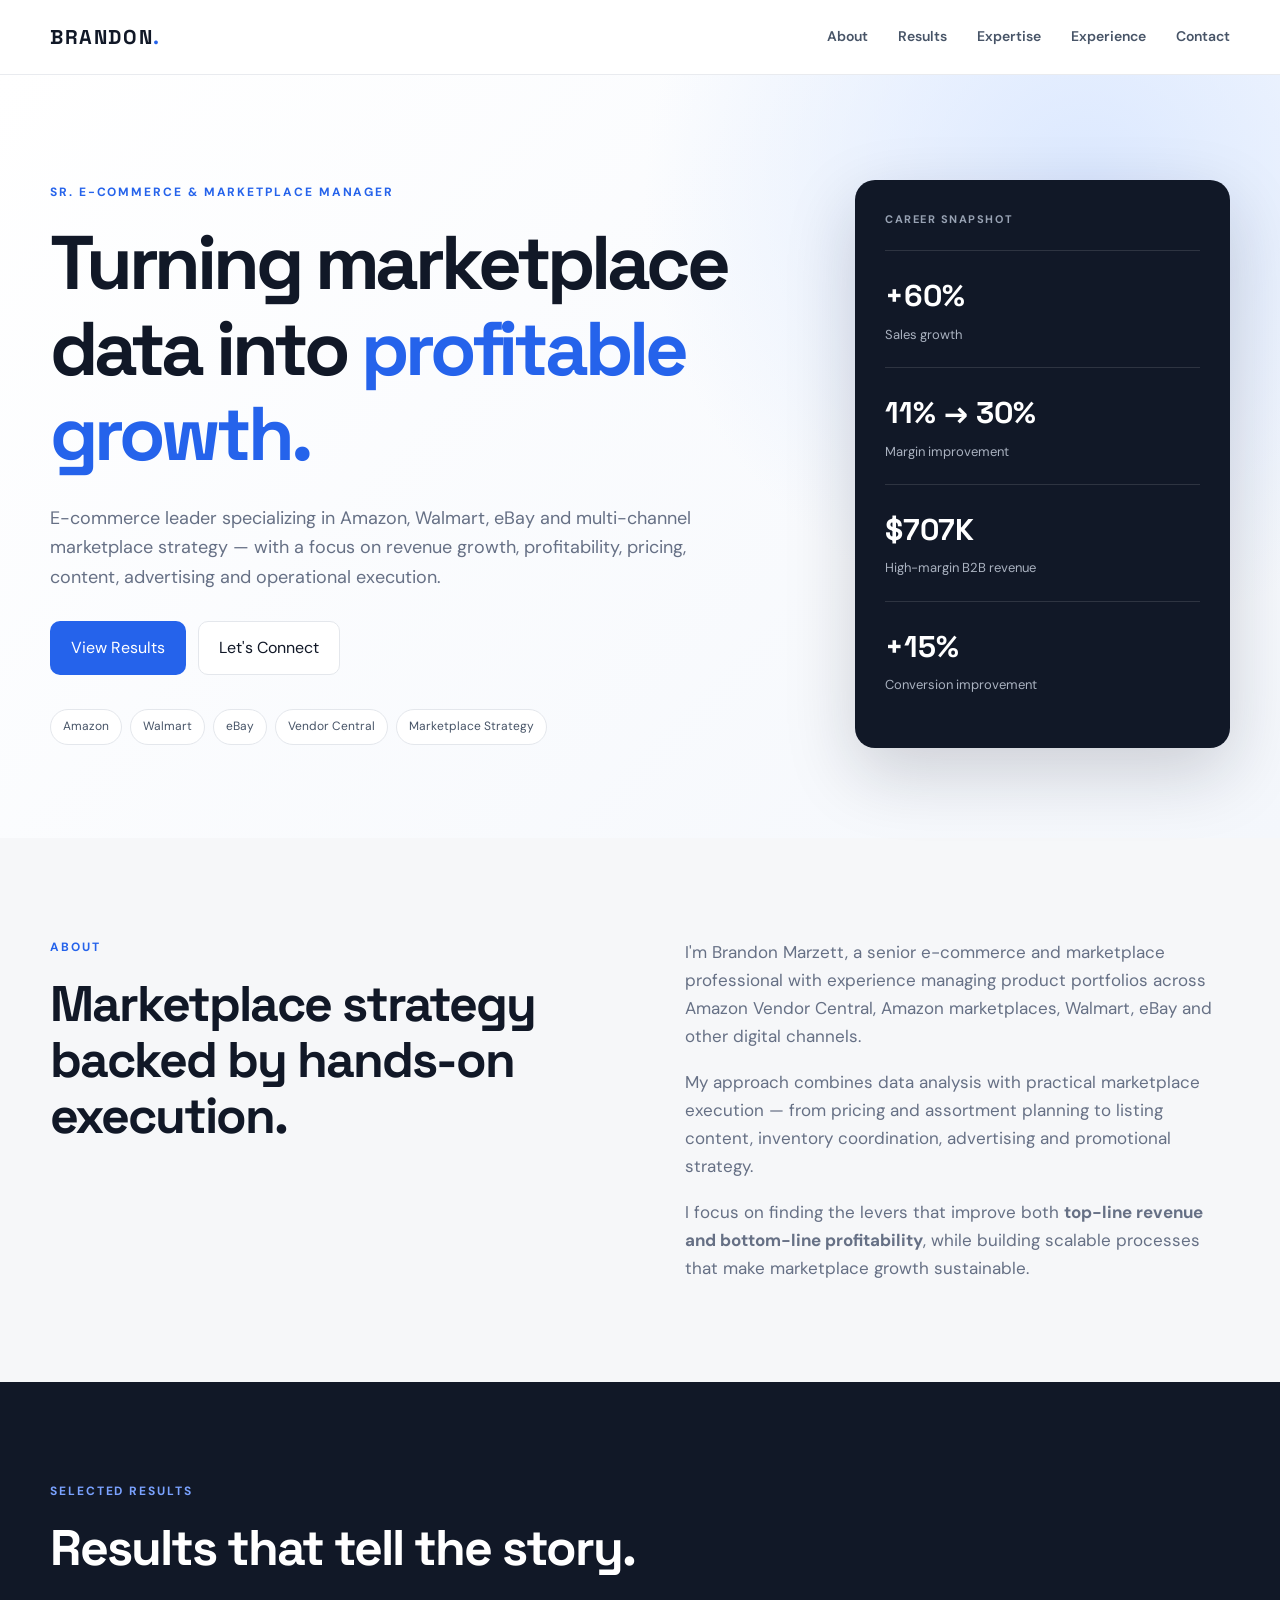
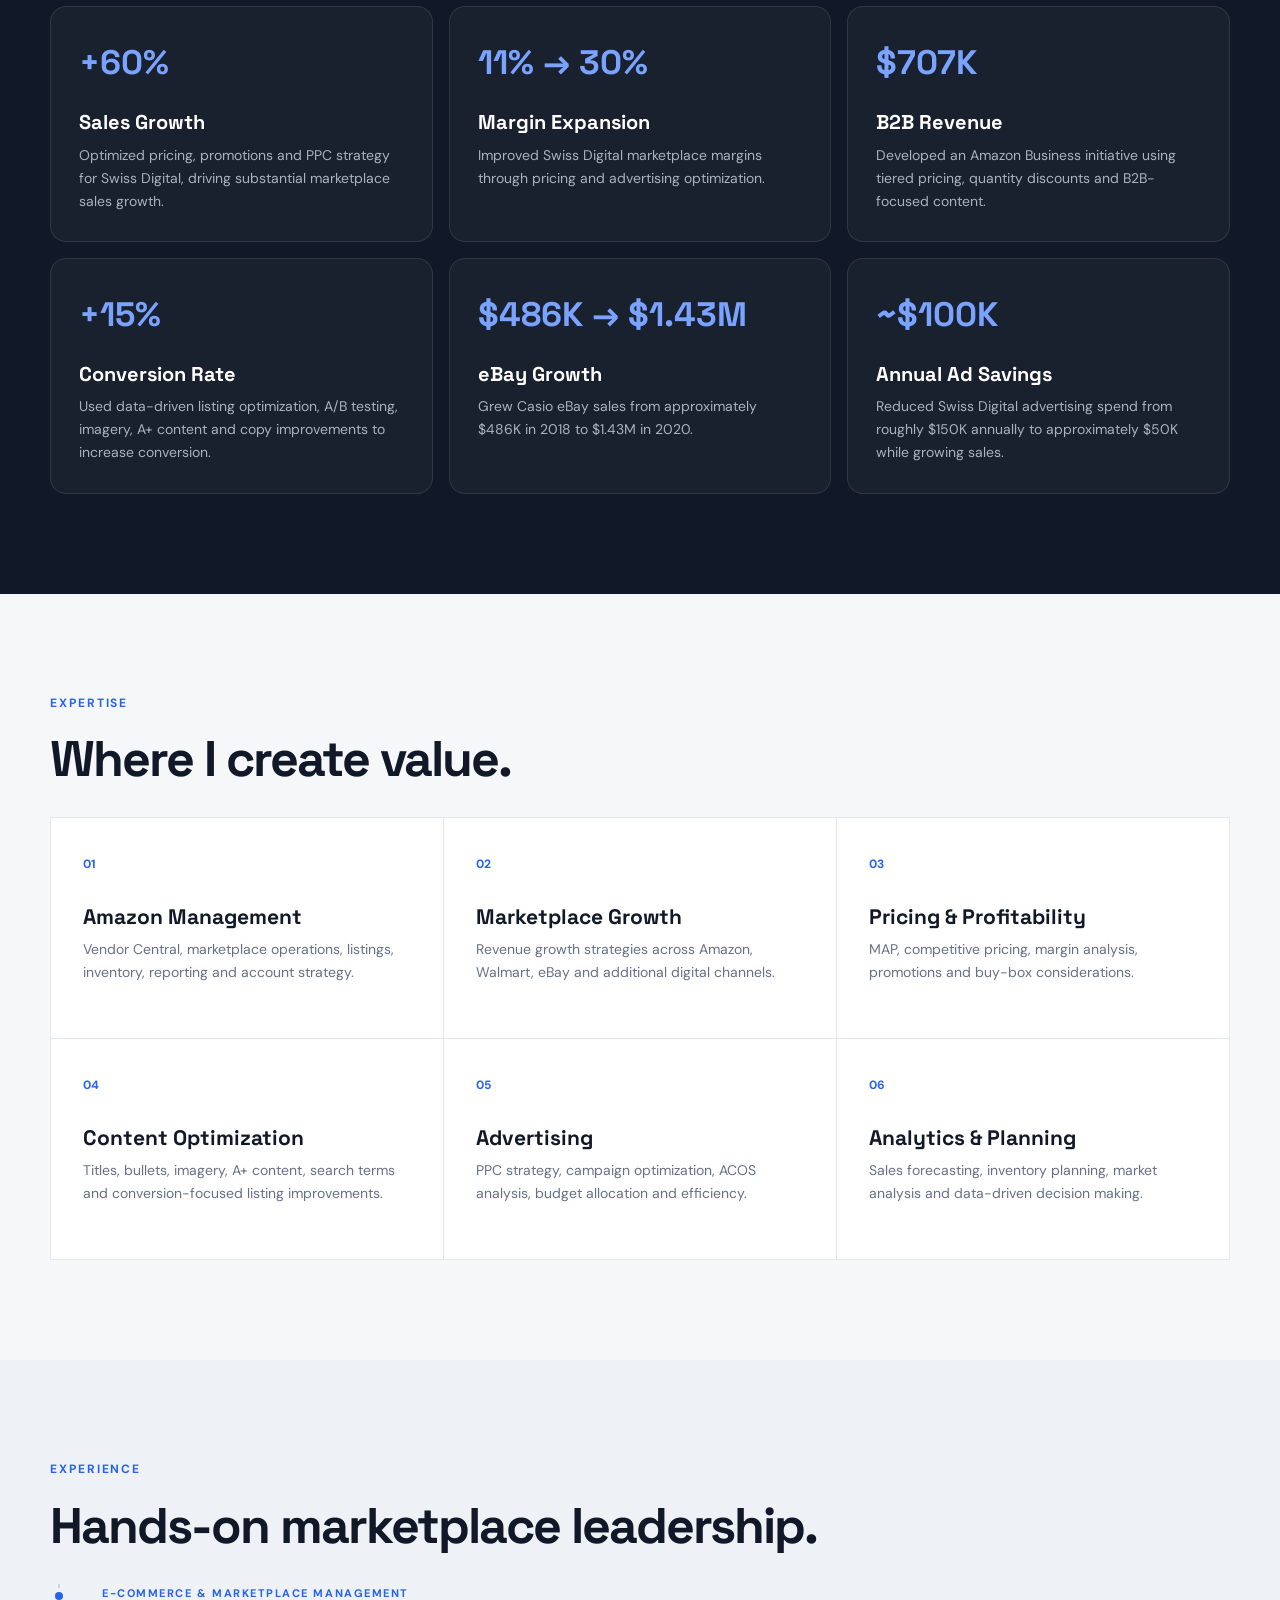
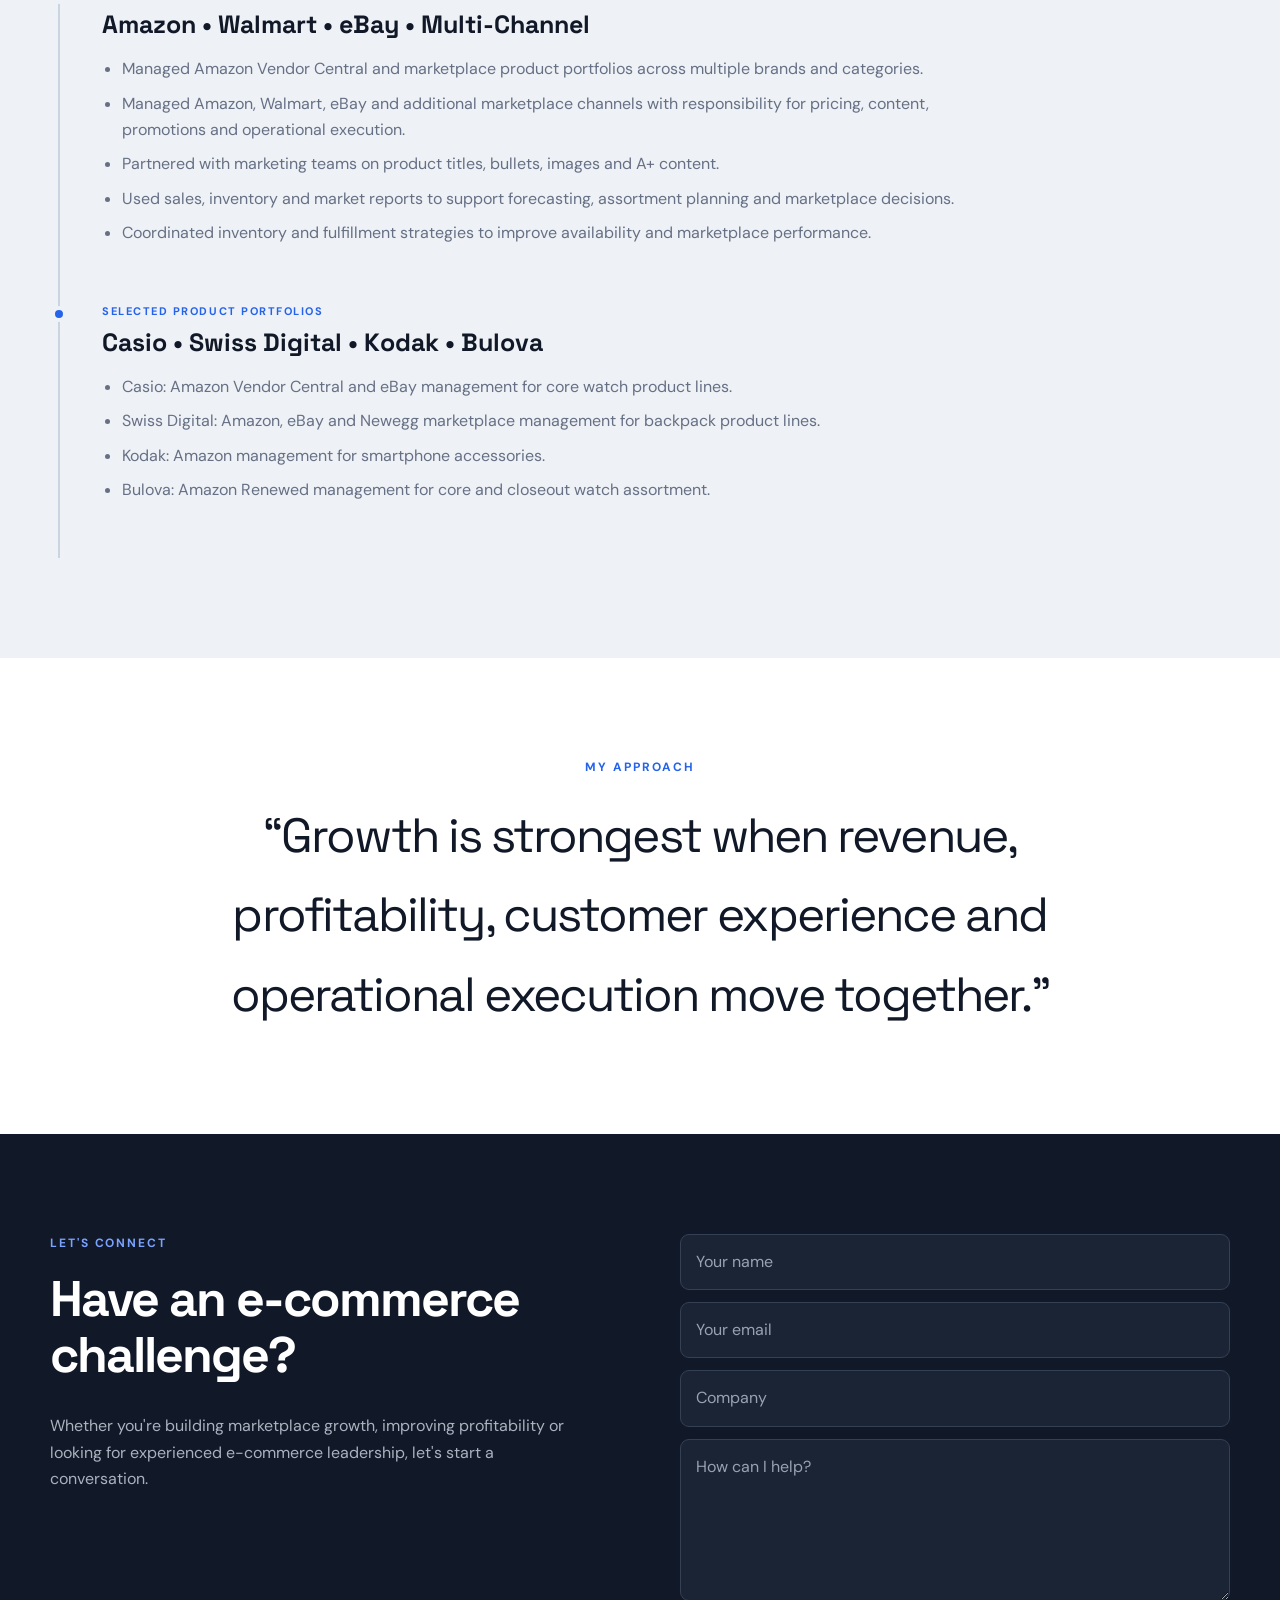
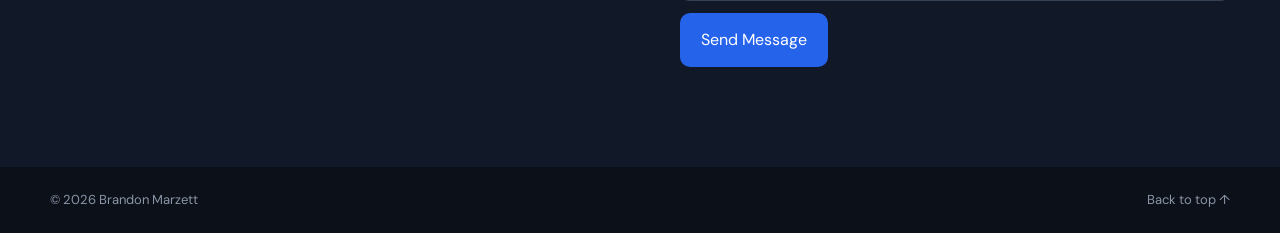
==== index.html @ 86852f3b "Add files via upload" ====
<!DOCTYPE html>
<html lang="en">
<head>
  <meta charset="UTF-8">
  <meta name="viewport" content="width=device-width, initial-scale=1.0">
  <meta name="description" content="Brandon Marzett — Sr. E-Commerce & Marketplace Manager specializing in Amazon, Walmart, eBay, marketplace strategy, pricing, content, advertising, and profitable growth.">
  <title>Brandon Marzett | E-Commerce & Marketplace Strategy</title>
  <link rel="stylesheet" href="styles.css">
</head>
<body>
  <header class="site-header">
    <div class="container nav">
      <a class="brand" href="#top">BRANDON<span>.</span></a>
      <button class="menu-toggle" aria-label="Open navigation">☰</button>
      <nav id="main-nav">
        <a href="#about">About</a>
        <a href="#results">Results</a>
        <a href="#expertise">Expertise</a>
        <a href="#experience">Experience</a>
        <a href="#contact">Contact</a>
      </nav>
    </div>
  </header>

  <main id="top">
    <section class="hero">
      <div class="container hero-grid">
        <div>
          <p class="eyebrow">SR. E-COMMERCE & MARKETPLACE MANAGER</p>
          <h1>Turning marketplace data into <span>profitable growth.</span></h1>
          <p class="hero-copy">
            E-commerce leader specializing in Amazon, Walmart, eBay and multi-channel marketplace strategy —
            with a focus on revenue growth, profitability, pricing, content, advertising and operational execution.
          </p>
          <div class="hero-actions">
            <a class="btn primary" href="#results">View Results</a>
            <a class="btn secondary" href="#contact">Let's Connect</a>
          </div>
          <div class="platforms">
            <span>Amazon</span><span>Walmart</span><span>eBay</span><span>Vendor Central</span><span>Marketplace Strategy</span>
          </div>
        </div>
        <div class="hero-card">
          <div class="card-label">CAREER SNAPSHOT</div>
          <div class="metric"><strong>+60%</strong><span>Sales growth</span></div>
          <div class="metric"><strong>11% → 30%</strong><span>Margin improvement</span></div>
          <div class="metric"><strong>$707K</strong><span>High-margin B2B revenue</span></div>
          <div class="metric"><strong>+15%</strong><span>Conversion improvement</span></div>
        </div>
      </div>
    </section>

    <section id="about" class="section">
      <div class="container two-col">
        <div>
          <p class="eyebrow">ABOUT</p>
          <h2>Marketplace strategy backed by hands-on execution.</h2>
        </div>
        <div class="body-copy">
          <p>
            I'm Brandon Marzett, a senior e-commerce and marketplace professional with experience managing
            product portfolios across Amazon Vendor Central, Amazon marketplaces, Walmart, eBay and other
            digital channels.
          </p>
          <p>
            My approach combines data analysis with practical marketplace execution — from pricing and
            assortment planning to listing content, inventory coordination, advertising and promotional strategy.
          </p>
          <p>
            I focus on finding the levers that improve both <strong>top-line revenue and bottom-line profitability</strong>,
            while building scalable processes that make marketplace growth sustainable.
          </p>
        </div>
      </div>
    </section>

    <section id="results" class="section dark">
      <div class="container">
        <p class="eyebrow">SELECTED RESULTS</p>
        <h2>Results that tell the story.</h2>
        <div class="results-grid">
          <article class="result-card">
            <div class="result-number">+60%</div>
            <h3>Sales Growth</h3>
            <p>Optimized pricing, promotions and PPC strategy for Swiss Digital, driving substantial marketplace sales growth.</p>
          </article>
          <article class="result-card">
            <div class="result-number">11% → 30%</div>
            <h3>Margin Expansion</h3>
            <p>Improved Swiss Digital marketplace margins through pricing and advertising optimization.</p>
          </article>
          <article class="result-card">
            <div class="result-number">$707K</div>
            <h3>B2B Revenue</h3>
            <p>Developed an Amazon Business initiative using tiered pricing, quantity discounts and B2B-focused content.</p>
          </article>
          <article class="result-card">
            <div class="result-number">+15%</div>
            <h3>Conversion Rate</h3>
            <p>Used data-driven listing optimization, A/B testing, imagery, A+ content and copy improvements to increase conversion.</p>
          </article>
          <article class="result-card">
            <div class="result-number">$486K → $1.43M</div>
            <h3>eBay Growth</h3>
            <p>Grew Casio eBay sales from approximately $486K in 2018 to $1.43M in 2020.</p>
          </article>
          <article class="result-card">
            <div class="result-number">~$100K</div>
            <h3>Annual Ad Savings</h3>
            <p>Reduced Swiss Digital advertising spend from roughly $150K annually to approximately $50K while growing sales.</p>
          </article>
        </div>
      </div>
    </section>

    <section id="expertise" class="section">
      <div class="container">
        <p class="eyebrow">EXPERTISE</p>
        <h2>Where I create value.</h2>
        <div class="skills-grid">
          <div class="skill"><span>01</span><h3>Amazon Management</h3><p>Vendor Central, marketplace operations, listings, inventory, reporting and account strategy.</p></div>
          <div class="skill"><span>02</span><h3>Marketplace Growth</h3><p>Revenue growth strategies across Amazon, Walmart, eBay and additional digital channels.</p></div>
          <div class="skill"><span>03</span><h3>Pricing & Profitability</h3><p>MAP, competitive pricing, margin analysis, promotions and buy-box considerations.</p></div>
          <div class="skill"><span>04</span><h3>Content Optimization</h3><p>Titles, bullets, imagery, A+ content, search terms and conversion-focused listing improvements.</p></div>
          <div class="skill"><span>05</span><h3>Advertising</h3><p>PPC strategy, campaign optimization, ACOS analysis, budget allocation and efficiency.</p></div>
          <div class="skill"><span>06</span><h3>Analytics & Planning</h3><p>Sales forecasting, inventory planning, market analysis and data-driven decision making.</p></div>
        </div>
      </div>
    </section>

    <section id="experience" class="section light">
      <div class="container">
        <p class="eyebrow">EXPERIENCE</p>
        <h2>Hands-on marketplace leadership.</h2>
        <div class="timeline">
          <div class="timeline-item">
            <div class="timeline-dot"></div>
            <div>
              <p class="timeline-label">E-COMMERCE & MARKETPLACE MANAGEMENT</p>
              <h3>Amazon • Walmart • eBay • Multi-Channel</h3>
              <ul>
                <li>Managed Amazon Vendor Central and marketplace product portfolios across multiple brands and categories.</li>
                <li>Managed Amazon, Walmart, eBay and additional marketplace channels with responsibility for pricing, content, promotions and operational execution.</li>
                <li>Partnered with marketing teams on product titles, bullets, images and A+ content.</li>
                <li>Used sales, inventory and market reports to support forecasting, assortment planning and marketplace decisions.</li>
                <li>Coordinated inventory and fulfillment strategies to improve availability and marketplace performance.</li>
              </ul>
            </div>
          </div>
          <div class="timeline-item">
            <div class="timeline-dot"></div>
            <div>
              <p class="timeline-label">SELECTED PRODUCT PORTFOLIOS</p>
              <h3>Casio • Swiss Digital • Kodak • Bulova</h3>
              <ul>
                <li>Casio: Amazon Vendor Central and eBay management for core watch product lines.</li>
                <li>Swiss Digital: Amazon, eBay and Newegg marketplace management for backpack product lines.</li>
                <li>Kodak: Amazon management for smartphone accessories.</li>
                <li>Bulova: Amazon Renewed management for core and closeout watch assortment.</li>
              </ul>
            </div>
          </div>
        </div>
      </div>
    </section>

    <section class="section quote-section">
      <div class="container quote">
        <p class="eyebrow">MY APPROACH</p>
        <blockquote>“Growth is strongest when revenue, profitability, customer experience and operational execution move together.”</blockquote>
      </div>
    </section>

    <section id="contact" class="section dark contact">
      <div class="container contact-grid">
        <div>
          <p class="eyebrow">LET'S CONNECT</p>
          <h2>Have an e-commerce challenge?</h2>
          <p>Whether you're building marketplace growth, improving profitability or looking for experienced e-commerce leadership, let's start a conversation.</p>
        </div>
        <form class="contact-form" action="mailto:YOUR-EMAIL@example.com" method="post" enctype="text/plain">
          <input type="text" name="name" placeholder="Your name" required>
          <input type="email" name="email" placeholder="Your email" required>
          <input type="text" name="company" placeholder="Company">
          <textarea name="message" rows="5" placeholder="How can I help?" required></textarea>
          <button class="btn primary" type="submit">Send Message</button>
        </form>
      </div>
    </section>
  </main>

  <footer>
    <div class="container footer-inner">
      <span>© 2026 Brandon Marzett</span>
      <a href="#top">Back to top ↑</a>
    </div>
  </footer>

  <script src="script.js"></script>
</body>
</html>
---- styles.css ----
@import url('https://fonts.googleapis.com/css2?family=DM+Sans:wght@400;500;600;700&family=Space+Grotesk:wght@500;600;700&display=swap');

:root {
  --bg: #f6f7f9;
  --surface: #ffffff;
  --dark: #111827;
  --muted: #667085;
  --line: #e4e7ec;
  --accent: #2563eb;
  --accent-dark: #1d4ed8;
  --soft-blue: #eaf1ff;
  --max: 1180px;
}

* { box-sizing: border-box; margin: 0; padding: 0; }
html { scroll-behavior: smooth; }
body { font-family: "DM Sans", sans-serif; color: var(--dark); background: var(--bg); line-height: 1.65; }
h1,h2,h3 { font-family: "Space Grotesk", sans-serif; line-height: 1.12; }
a { color: inherit; text-decoration: none; }
.container { width: min(var(--max), calc(100% - 40px)); margin: 0 auto; }

.site-header { position: sticky; top: 0; z-index: 20; background: rgba(255,255,255,.92); backdrop-filter: blur(14px); border-bottom: 1px solid rgba(228,231,236,.8); }
.nav { height: 74px; display: flex; align-items: center; justify-content: space-between; }
.brand { font-family: "Space Grotesk"; font-size: 20px; font-weight: 700; letter-spacing: .08em; }
.brand span { color: var(--accent); }
nav { display: flex; gap: 30px; font-size: 14px; font-weight: 600; color: #475467; }
nav a:hover { color: var(--accent); }
.menu-toggle { display: none; border: 0; background: none; font-size: 24px; }

.hero { padding: 105px 0 90px; background: radial-gradient(circle at 85% 15%, #dbe8ff 0, transparent 35%), linear-gradient(135deg,#fff 0%,#f4f7fc 100%); }
.hero-grid { display: grid; grid-template-columns: 1.45fr .75fr; gap: 80px; align-items: center; }
.eyebrow { color: var(--accent); font-size: 12px; font-weight: 700; letter-spacing: .16em; margin-bottom: 18px; }
.hero h1 { font-size: clamp(46px, 6vw, 76px); letter-spacing: -.055em; max-width: 850px; }
.hero h1 span { color: var(--accent); }
.hero-copy { max-width: 700px; color: var(--muted); font-size: 18px; margin: 28px 0; }
.hero-actions { display: flex; gap: 12px; flex-wrap: wrap; }
.btn { display: inline-flex; align-items: center; justify-content: center; border-radius: 10px; padding: 13px 20px; font-weight: 700; border: 1px solid transparent; cursor: pointer; font: inherit; }
.btn.primary { background: var(--accent); color: white; }
.btn.primary:hover { background: var(--accent-dark); }
.btn.secondary { background: white; border-color: var(--line); }
.platforms { display: flex; flex-wrap: wrap; gap: 8px; margin-top: 34px; }
.platforms span { background: white; border: 1px solid var(--line); border-radius: 999px; padding: 7px 12px; font-size: 12px; color: #475467; }

.hero-card { background: var(--dark); color: white; border-radius: 20px; padding: 30px; box-shadow: 0 25px 70px rgba(17,24,39,.18); }
.card-label { color: #98a2b3; font-size: 11px; letter-spacing: .14em; font-weight: 700; margin-bottom: 22px; }
.metric { padding: 20px 0; border-top: 1px solid rgba(255,255,255,.12); }
.metric strong { display: block; font-family: "Space Grotesk"; font-size: 30px; }
.metric span { color: #aab2c0; font-size: 13px; }

.section { padding: 100px 0; }
.section h2 { font-size: clamp(34px, 4vw, 50px); letter-spacing: -.04em; margin-bottom: 30px; }
.two-col { display: grid; grid-template-columns: 1fr 1fr; gap: 90px; }
.body-copy { color: var(--muted); font-size: 17px; }
.body-copy p + p { margin-top: 18px; }

.dark { background: var(--dark); color: white; }
.dark .eyebrow { color: #7aa2ff; }
.results-grid { display: grid; grid-template-columns: repeat(3,1fr); gap: 16px; }
.result-card { padding: 28px; min-height: 230px; border: 1px solid rgba(255,255,255,.1); border-radius: 16px; background: rgba(255,255,255,.035); }
.result-number { font-family: "Space Grotesk"; font-size: 34px; font-weight: 700; color: #7aa2ff; margin-bottom: 20px; }
.result-card h3 { font-size: 20px; margin-bottom: 10px; }
.result-card p { color: #aab2c0; font-size: 14px; }

.skills-grid { display: grid; grid-template-columns: repeat(3,1fr); gap: 1px; background: var(--line); border: 1px solid var(--line); }
.skill { background: white; padding: 32px; min-height: 220px; }
.skill span { color: var(--accent); font-size: 12px; font-weight: 700; }
.skill h3 { margin: 28px 0 10px; font-size: 21px; }
.skill p { color: var(--muted); font-size: 14px; }

.light { background: #eef1f5; }
.timeline { max-width: 900px; border-left: 2px solid #cbd5e1; margin-left: 8px; }
.timeline-item { position: relative; padding: 0 0 55px 42px; }
.timeline-dot { position: absolute; left: -9px; top: 4px; width: 16px; height: 16px; border-radius: 50%; background: var(--accent); border: 4px solid #eef1f5; }
.timeline-label { color: var(--accent); font-size: 11px; font-weight: 700; letter-spacing: .14em; }
.timeline h3 { margin: 8px 0 18px; font-size: 25px; }
.timeline ul { color: var(--muted); padding-left: 20px; }
.timeline li + li { margin-top: 8px; }

.quote-section { background: white; }
.quote { text-align: center; max-width: 850px; }
blockquote { font-family: "Space Grotesk"; font-size: clamp(30px, 4vw, 48px); letter-spacing: -.04em; }

.contact-grid { display: grid; grid-template-columns: 1fr 1fr; gap: 80px; align-items: start; }
.contact p:not(.eyebrow) { color: #aab2c0; max-width: 540px; }
.contact-form { display: grid; gap: 12px; }
.contact-form input, .contact-form textarea { width: 100%; padding: 14px 15px; border-radius: 9px; border: 1px solid #344054; background: #1b2434; color: white; font: inherit; }
.contact-form input::placeholder, .contact-form textarea::placeholder { color: #98a2b3; }
.contact-form textarea { resize: vertical; }
.contact-form .btn { justify-self: start; }

footer { background: #0b1019; color: #8c96a8; padding: 22px 0; font-size: 13px; }
.footer-inner { display: flex; justify-content: space-between; }
.footer-inner a:hover { color: white; }

@media (max-width: 850px) {
  .hero-grid, .two-col, .contact-grid { grid-template-columns: 1fr; gap: 45px; }
  .results-grid, .skills-grid { grid-template-columns: 1fr 1fr; }
  nav { display: none; position: absolute; top: 74px; left: 0; right: 0; background: white; padding: 20px; flex-direction: column; gap: 18px; border-bottom: 1px solid var(--line); }
  nav.open { display: flex; }
  .menu-toggle { display: block; }
}

@media (max-width: 560px) {
  .container { width: min(var(--max), calc(100% - 28px)); }
  .hero { padding: 70px 0; }
  .section { padding: 72px 0; }
  .results-grid, .skills-grid { grid-template-columns: 1fr; }
  .hero h1 { font-size: 46px; }
  .hero-copy { font-size: 16px; }
  .footer-inner { flex-direction: column; gap: 8px; }
}
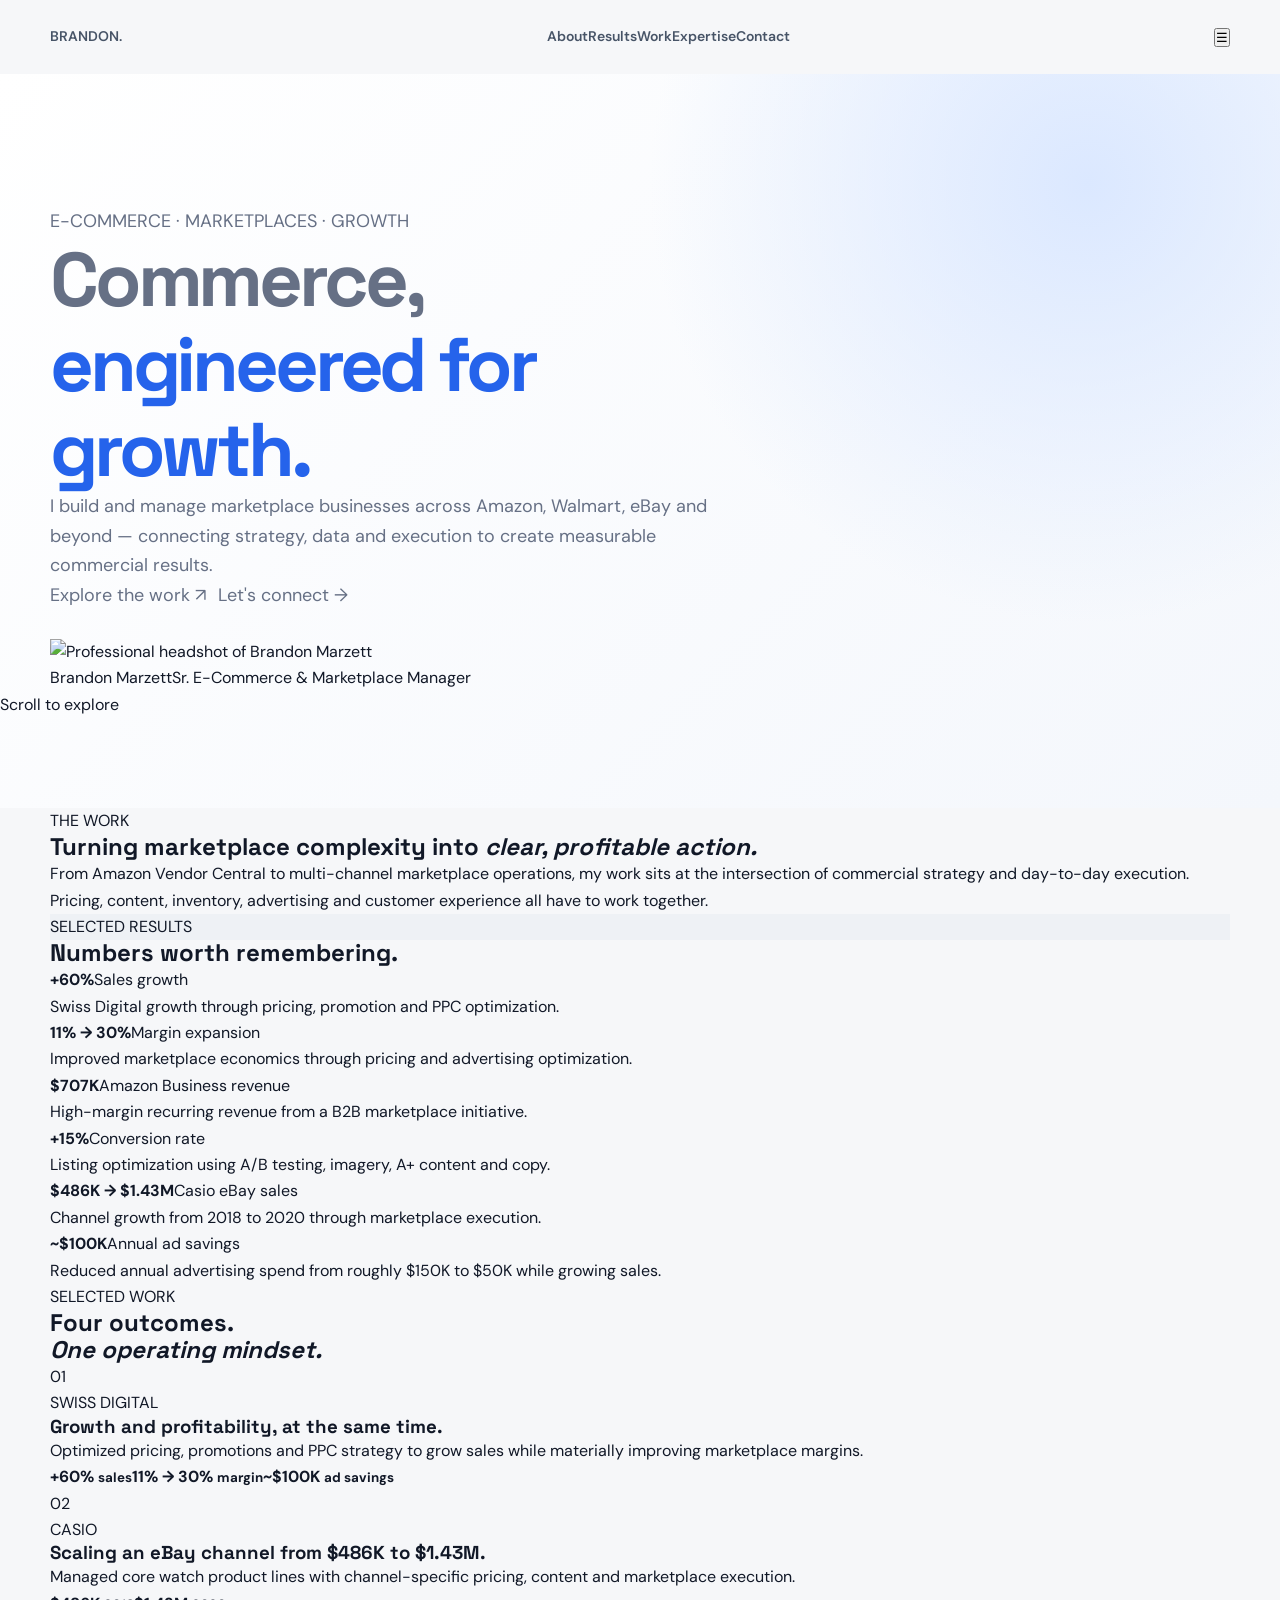
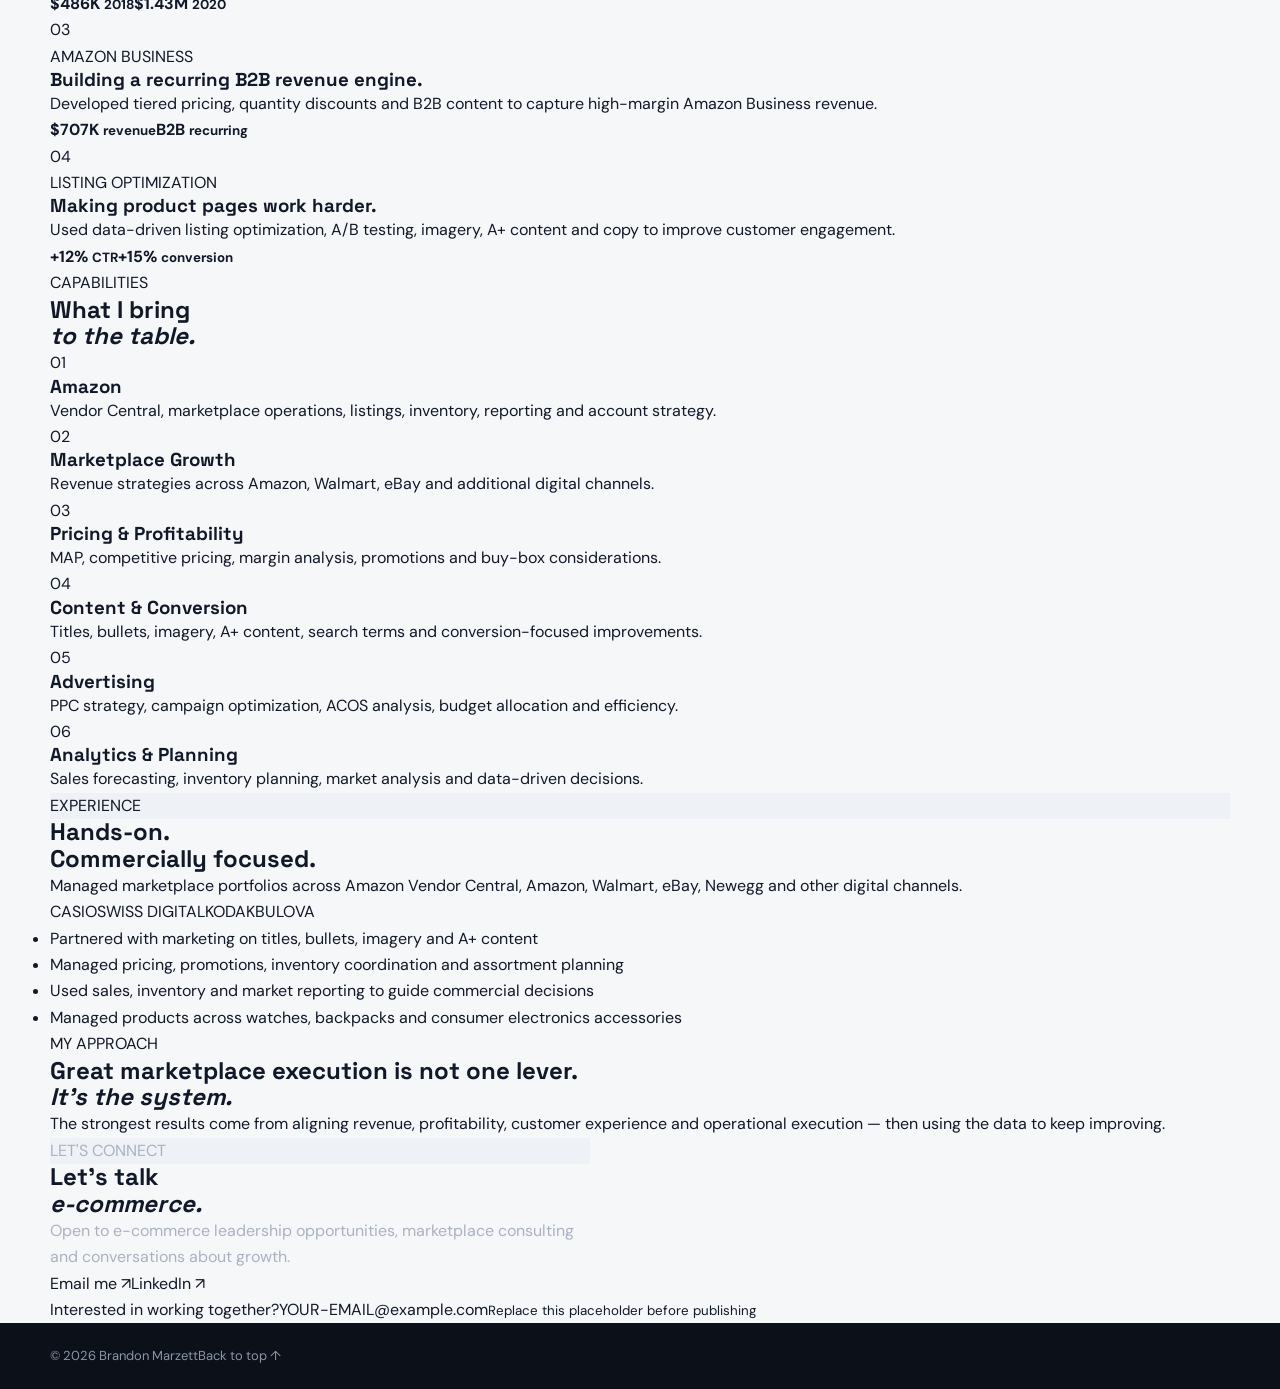
==== commit 7ef62ac2: "Add files via upload" ====
--- a/index.html
+++ b/index.html
@@ -1,201 +1,95 @@
-<!DOCTYPE html>
+<!doctype html>
 <html lang="en">
 <head>
-  <meta charset="UTF-8">
-  <meta name="viewport" content="width=device-width, initial-scale=1.0">
-  <meta name="description" content="Brandon Marzett — Sr. E-Commerce & Marketplace Manager specializing in Amazon, Walmart, eBay, marketplace strategy, pricing, content, advertising, and profitable growth.">
-  <title>Brandon Marzett | E-Commerce & Marketplace Strategy</title>
+  <meta charset="utf-8">
+  <meta name="viewport" content="width=device-width,initial-scale=1">
+  <meta name="description" content="Brandon Marzett — Sr. E-Commerce & Marketplace Manager focused on Amazon, Walmart, eBay, marketplace growth, profitability and execution.">
+  <title>Brandon Marzett — E-Commerce & Marketplace</title>
+  <link rel="preconnect" href="https://fonts.googleapis.com">
+  <link rel="preconnect" href="https://fonts.gstatic.com" crossorigin>
+  <link href="https://fonts.googleapis.com/css2?family=Inter:wght@400;500;600;700&family=Manrope:wght@500;600;700;800&display=swap" rel="stylesheet">
   <link rel="stylesheet" href="styles.css">
 </head>
 <body>
-  <header class="site-header">
-    <div class="container nav">
-      <a class="brand" href="#top">BRANDON<span>.</span></a>
-      <button class="menu-toggle" aria-label="Open navigation">☰</button>
-      <nav id="main-nav">
-        <a href="#about">About</a>
-        <a href="#results">Results</a>
-        <a href="#expertise">Expertise</a>
-        <a href="#experience">Experience</a>
-        <a href="#contact">Contact</a>
-      </nav>
+<header class="nav-wrap">
+  <nav class="nav container">
+    <a class="wordmark" href="#top">BRANDON<span>.</span></a>
+    <div class="nav-links" id="navLinks">
+      <a href="#story">About</a><a href="#results">Results</a><a href="#work">Work</a><a href="#expertise">Expertise</a><a href="#contact">Contact</a>
     </div>
-  </header>
+    <button class="menu" id="menu" aria-label="Open menu">☰</button>
+  </nav>
+</header>
 
-  <main id="top">
-    <section class="hero">
-      <div class="container hero-grid">
-        <div>
-          <p class="eyebrow">SR. E-COMMERCE & MARKETPLACE MANAGER</p>
-          <h1>Turning marketplace data into <span>profitable growth.</span></h1>
-          <p class="hero-copy">
-            E-commerce leader specializing in Amazon, Walmart, eBay and multi-channel marketplace strategy —
-            with a focus on revenue growth, profitability, pricing, content, advertising and operational execution.
-          </p>
-          <div class="hero-actions">
-            <a class="btn primary" href="#results">View Results</a>
-            <a class="btn secondary" href="#contact">Let's Connect</a>
-          </div>
-          <div class="platforms">
-            <span>Amazon</span><span>Walmart</span><span>eBay</span><span>Vendor Central</span><span>Marketplace Strategy</span>
-          </div>
-        </div>
-        <div class="hero-card">
-          <div class="card-label">CAREER SNAPSHOT</div>
-          <div class="metric"><strong>+60%</strong><span>Sales growth</span></div>
-          <div class="metric"><strong>11% → 30%</strong><span>Margin improvement</span></div>
-          <div class="metric"><strong>$707K</strong><span>High-margin B2B revenue</span></div>
-          <div class="metric"><strong>+15%</strong><span>Conversion improvement</span></div>
-        </div>
-      </div>
-    </section>
+<main id="top">
+<section class="hero">
+  <div class="container hero-inner">
+    <div class="hero-copy reveal">
+      <p class="kicker">E-COMMERCE · MARKETPLACES · GROWTH</p>
+      <h1>Commerce,<br><span>engineered for growth.</span></h1>
+      <p class="hero-sub">I build and manage marketplace businesses across Amazon, Walmart, eBay and beyond — connecting strategy, data and execution to create measurable commercial results.</p>
+      <div class="hero-actions"><a class="pill dark-pill" href="#work">Explore the work <span>↗</span></a><a class="text-link" href="#contact">Let's connect <span>→</span></a></div>
+    </div>
+    <div class="hero-portrait reveal delay"><div class="portrait-frame"><img src="brandon-headshot.jpg" alt="Professional headshot of Brandon Marzett"></div><div class="portrait-caption"><span>Brandon Marzett</span><span>Sr. E-Commerce & Marketplace Manager</span></div></div>
+  </div>
+  <div class="scroll-cue"><span></span> Scroll to explore</div>
+</section>
 
-    <section id="about" class="section">
-      <div class="container two-col">
-        <div>
-          <p class="eyebrow">ABOUT</p>
-          <h2>Marketplace strategy backed by hands-on execution.</h2>
-        </div>
-        <div class="body-copy">
-          <p>
-            I'm Brandon Marzett, a senior e-commerce and marketplace professional with experience managing
-            product portfolios across Amazon Vendor Central, Amazon marketplaces, Walmart, eBay and other
-            digital channels.
-          </p>
-          <p>
-            My approach combines data analysis with practical marketplace execution — from pricing and
-            assortment planning to listing content, inventory coordination, advertising and promotional strategy.
-          </p>
-          <p>
-            I focus on finding the levers that improve both <strong>top-line revenue and bottom-line profitability</strong>,
-            while building scalable processes that make marketplace growth sustainable.
-          </p>
-        </div>
-      </div>
-    </section>
+<section id="story" class="statement section-white">
+  <div class="container narrow">
+    <p class="kicker">THE WORK</p>
+    <h2>Turning marketplace complexity into <em>clear, profitable action.</em></h2>
+    <p class="large-copy">From Amazon Vendor Central to multi-channel marketplace operations, my work sits at the intersection of commercial strategy and day-to-day execution. Pricing, content, inventory, advertising and customer experience all have to work together.</p>
+  </div>
+</section>
 
-    <section id="results" class="section dark">
-      <div class="container">
-        <p class="eyebrow">SELECTED RESULTS</p>
-        <h2>Results that tell the story.</h2>
-        <div class="results-grid">
-          <article class="result-card">
-            <div class="result-number">+60%</div>
-            <h3>Sales Growth</h3>
-            <p>Optimized pricing, promotions and PPC strategy for Swiss Digital, driving substantial marketplace sales growth.</p>
-          </article>
-          <article class="result-card">
-            <div class="result-number">11% → 30%</div>
-            <h3>Margin Expansion</h3>
-            <p>Improved Swiss Digital marketplace margins through pricing and advertising optimization.</p>
-          </article>
-          <article class="result-card">
-            <div class="result-number">$707K</div>
-            <h3>B2B Revenue</h3>
-            <p>Developed an Amazon Business initiative using tiered pricing, quantity discounts and B2B-focused content.</p>
-          </article>
-          <article class="result-card">
-            <div class="result-number">+15%</div>
-            <h3>Conversion Rate</h3>
-            <p>Used data-driven listing optimization, A/B testing, imagery, A+ content and copy improvements to increase conversion.</p>
-          </article>
-          <article class="result-card">
-            <div class="result-number">$486K → $1.43M</div>
-            <h3>eBay Growth</h3>
-            <p>Grew Casio eBay sales from approximately $486K in 2018 to $1.43M in 2020.</p>
-          </article>
-          <article class="result-card">
-            <div class="result-number">~$100K</div>
-            <h3>Annual Ad Savings</h3>
-            <p>Reduced Swiss Digital advertising spend from roughly $150K annually to approximately $50K while growing sales.</p>
-          </article>
-        </div>
-      </div>
-    </section>
+<section id="results" class="metrics dark-section">
+  <div class="container">
+    <div class="section-intro"><p class="kicker light">SELECTED RESULTS</p><h2>Numbers worth remembering.</h2></div>
+    <div class="metric-grid">
+      <article><strong>+60%</strong><span>Sales growth</span><p>Swiss Digital growth through pricing, promotion and PPC optimization.</p></article>
+      <article><strong>11% → 30%</strong><span>Margin expansion</span><p>Improved marketplace economics through pricing and advertising optimization.</p></article>
+      <article><strong>$707K</strong><span>Amazon Business revenue</span><p>High-margin recurring revenue from a B2B marketplace initiative.</p></article>
+      <article><strong>+15%</strong><span>Conversion rate</span><p>Listing optimization using A/B testing, imagery, A+ content and copy.</p></article>
+      <article><strong>$486K → $1.43M</strong><span>Casio eBay sales</span><p>Channel growth from 2018 to 2020 through marketplace execution.</p></article>
+      <article><strong>~$100K</strong><span>Annual ad savings</span><p>Reduced annual advertising spend from roughly $150K to $50K while growing sales.</p></article>
+    </div>
+  </div>
+</section>
 
-    <section id="expertise" class="section">
-      <div class="container">
-        <p class="eyebrow">EXPERTISE</p>
-        <h2>Where I create value.</h2>
-        <div class="skills-grid">
-          <div class="skill"><span>01</span><h3>Amazon Management</h3><p>Vendor Central, marketplace operations, listings, inventory, reporting and account strategy.</p></div>
-          <div class="skill"><span>02</span><h3>Marketplace Growth</h3><p>Revenue growth strategies across Amazon, Walmart, eBay and additional digital channels.</p></div>
-          <div class="skill"><span>03</span><h3>Pricing & Profitability</h3><p>MAP, competitive pricing, margin analysis, promotions and buy-box considerations.</p></div>
-          <div class="skill"><span>04</span><h3>Content Optimization</h3><p>Titles, bullets, imagery, A+ content, search terms and conversion-focused listing improvements.</p></div>
-          <div class="skill"><span>05</span><h3>Advertising</h3><p>PPC strategy, campaign optimization, ACOS analysis, budget allocation and efficiency.</p></div>
-          <div class="skill"><span>06</span><h3>Analytics & Planning</h3><p>Sales forecasting, inventory planning, market analysis and data-driven decision making.</p></div>
-        </div>
-      </div>
-    </section>
+<section id="work" class="work section-gray">
+  <div class="container">
+    <div class="section-intro"><p class="kicker">SELECTED WORK</p><h2>Four outcomes.<br><em>One operating mindset.</em></h2></div>
+    <div class="case-list">
+      <article class="case"><div class="case-num">01</div><div class="case-body"><p class="case-label">SWISS DIGITAL</p><h3>Growth and profitability, at the same time.</h3><p>Optimized pricing, promotions and PPC strategy to grow sales while materially improving marketplace margins.</p><div class="case-stats"><b>+60% <small>sales</small></b><b>11% → 30% <small>margin</small></b><b>~$100K <small>ad savings</small></b></div></div></article>
+      <article class="case"><div class="case-num">02</div><div class="case-body"><p class="case-label">CASIO</p><h3>Scaling an eBay channel from $486K to $1.43M.</h3><p>Managed core watch product lines with channel-specific pricing, content and marketplace execution.</p><div class="case-stats"><b>$486K <small>2018</small></b><b>$1.43M <small>2020</small></b></div></div></article>
+      <article class="case"><div class="case-num">03</div><div class="case-body"><p class="case-label">AMAZON BUSINESS</p><h3>Building a recurring B2B revenue engine.</h3><p>Developed tiered pricing, quantity discounts and B2B content to capture high-margin Amazon Business revenue.</p><div class="case-stats"><b>$707K <small>revenue</small></b><b>B2B <small>recurring</small></b></div></div></article>
+      <article class="case"><div class="case-num">04</div><div class="case-body"><p class="case-label">LISTING OPTIMIZATION</p><h3>Making product pages work harder.</h3><p>Used data-driven listing optimization, A/B testing, imagery, A+ content and copy to improve customer engagement.</p><div class="case-stats"><b>+12% <small>CTR</small></b><b>+15% <small>conversion</small></b></div></div></article>
+    </div>
+  </div>
+</section>
 
-    <section id="experience" class="section light">
-      <div class="container">
-        <p class="eyebrow">EXPERIENCE</p>
-        <h2>Hands-on marketplace leadership.</h2>
-        <div class="timeline">
-          <div class="timeline-item">
-            <div class="timeline-dot"></div>
-            <div>
-              <p class="timeline-label">E-COMMERCE & MARKETPLACE MANAGEMENT</p>
-              <h3>Amazon • Walmart • eBay • Multi-Channel</h3>
-              <ul>
-                <li>Managed Amazon Vendor Central and marketplace product portfolios across multiple brands and categories.</li>
-                <li>Managed Amazon, Walmart, eBay and additional marketplace channels with responsibility for pricing, content, promotions and operational execution.</li>
-                <li>Partnered with marketing teams on product titles, bullets, images and A+ content.</li>
-                <li>Used sales, inventory and market reports to support forecasting, assortment planning and marketplace decisions.</li>
-                <li>Coordinated inventory and fulfillment strategies to improve availability and marketplace performance.</li>
-              </ul>
-            </div>
-          </div>
-          <div class="timeline-item">
-            <div class="timeline-dot"></div>
-            <div>
-              <p class="timeline-label">SELECTED PRODUCT PORTFOLIOS</p>
-              <h3>Casio • Swiss Digital • Kodak • Bulova</h3>
-              <ul>
-                <li>Casio: Amazon Vendor Central and eBay management for core watch product lines.</li>
-                <li>Swiss Digital: Amazon, eBay and Newegg marketplace management for backpack product lines.</li>
-                <li>Kodak: Amazon management for smartphone accessories.</li>
-                <li>Bulova: Amazon Renewed management for core and closeout watch assortment.</li>
-              </ul>
-            </div>
-          </div>
-        </div>
-      </div>
-    </section>
+<section id="expertise" class="expertise section-white">
+  <div class="container expertise-grid"><div class="sticky-title"><p class="kicker">CAPABILITIES</p><h2>What I bring<br><em>to the table.</em></h2></div>
+  <div class="cap-list">
+    <div><span>01</span><h3>Amazon</h3><p>Vendor Central, marketplace operations, listings, inventory, reporting and account strategy.</p></div>
+    <div><span>02</span><h3>Marketplace Growth</h3><p>Revenue strategies across Amazon, Walmart, eBay and additional digital channels.</p></div>
+    <div><span>03</span><h3>Pricing & Profitability</h3><p>MAP, competitive pricing, margin analysis, promotions and buy-box considerations.</p></div>
+    <div><span>04</span><h3>Content & Conversion</h3><p>Titles, bullets, imagery, A+ content, search terms and conversion-focused improvements.</p></div>
+    <div><span>05</span><h3>Advertising</h3><p>PPC strategy, campaign optimization, ACOS analysis, budget allocation and efficiency.</p></div>
+    <div><span>06</span><h3>Analytics & Planning</h3><p>Sales forecasting, inventory planning, market analysis and data-driven decisions.</p></div>
+  </div></div>
+</section>
 
-    <section class="section quote-section">
-      <div class="container quote">
-        <p class="eyebrow">MY APPROACH</p>
-        <blockquote>“Growth is strongest when revenue, profitability, customer experience and operational execution move together.”</blockquote>
-      </div>
-    </section>
+<section class="experience dark-section">
+  <div class="container experience-grid"><div><p class="kicker light">EXPERIENCE</p><h2>Hands-on.<br>Commercially focused.</h2></div>
+  <div class="experience-copy"><p>Managed marketplace portfolios across Amazon Vendor Central, Amazon, Walmart, eBay, Newegg and other digital channels.</p><div class="brands"><span>CASIO</span><span>SWISS DIGITAL</span><span>KODAK</span><span>BULOVA</span></div><ul><li>Partnered with marketing on titles, bullets, imagery and A+ content</li><li>Managed pricing, promotions, inventory coordination and assortment planning</li><li>Used sales, inventory and market reporting to guide commercial decisions</li><li>Managed products across watches, backpacks and consumer electronics accessories</li></ul></div></div>
+</section>
 
-    <section id="contact" class="section dark contact">
-      <div class="container contact-grid">
-        <div>
-          <p class="eyebrow">LET'S CONNECT</p>
-          <h2>Have an e-commerce challenge?</h2>
-          <p>Whether you're building marketplace growth, improving profitability or looking for experienced e-commerce leadership, let's start a conversation.</p>
-        </div>
-        <form class="contact-form" action="mailto:YOUR-EMAIL@example.com" method="post" enctype="text/plain">
-          <input type="text" name="name" placeholder="Your name" required>
-          <input type="email" name="email" placeholder="Your email" required>
-          <input type="text" name="company" placeholder="Company">
-          <textarea name="message" rows="5" placeholder="How can I help?" required></textarea>
-          <button class="btn primary" type="submit">Send Message</button>
-        </form>
-      </div>
-    </section>
-  </main>
+<section class="closing section-white"><div class="container narrow"><p class="kicker">MY APPROACH</p><h2>Great marketplace execution is not one lever.<br><em>It's the system.</em></h2><p class="large-copy">The strongest results come from aligning revenue, profitability, customer experience and operational execution — then using the data to keep improving.</p></div></section>
 
-  <footer>
-    <div class="container footer-inner">
-      <span>© 2026 Brandon Marzett</span>
-      <a href="#top">Back to top ↑</a>
-    </div>
-  </footer>
-
-  <script src="script.js"></script>
-</body>
-</html>
+<section id="contact" class="contact"><div class="container contact-inner"><div><p class="kicker light">LET'S CONNECT</p><h2>Let's talk<br><em>e-commerce.</em></h2><p>Open to e-commerce leadership opportunities, marketplace consulting and conversations about growth.</p><div class="contact-links"><a href="mailto:YOUR-EMAIL@example.com">Email me <span>↗</span></a><a href="https://www.linkedin.com/" target="_blank" rel="noopener">LinkedIn <span>↗</span></a></div></div><div class="contact-card"><span>Interested in working together?</span><a href="mailto:YOUR-EMAIL@example.com">YOUR-EMAIL@example.com</a><small>Replace this placeholder before publishing</small></div></div></section>
+</main>
+<footer><div class="container"><span>© 2026 Brandon Marzett</span><a href="#top">Back to top ↑</a></div></footer>
+<script src="script.js"></script>
+</body></html>
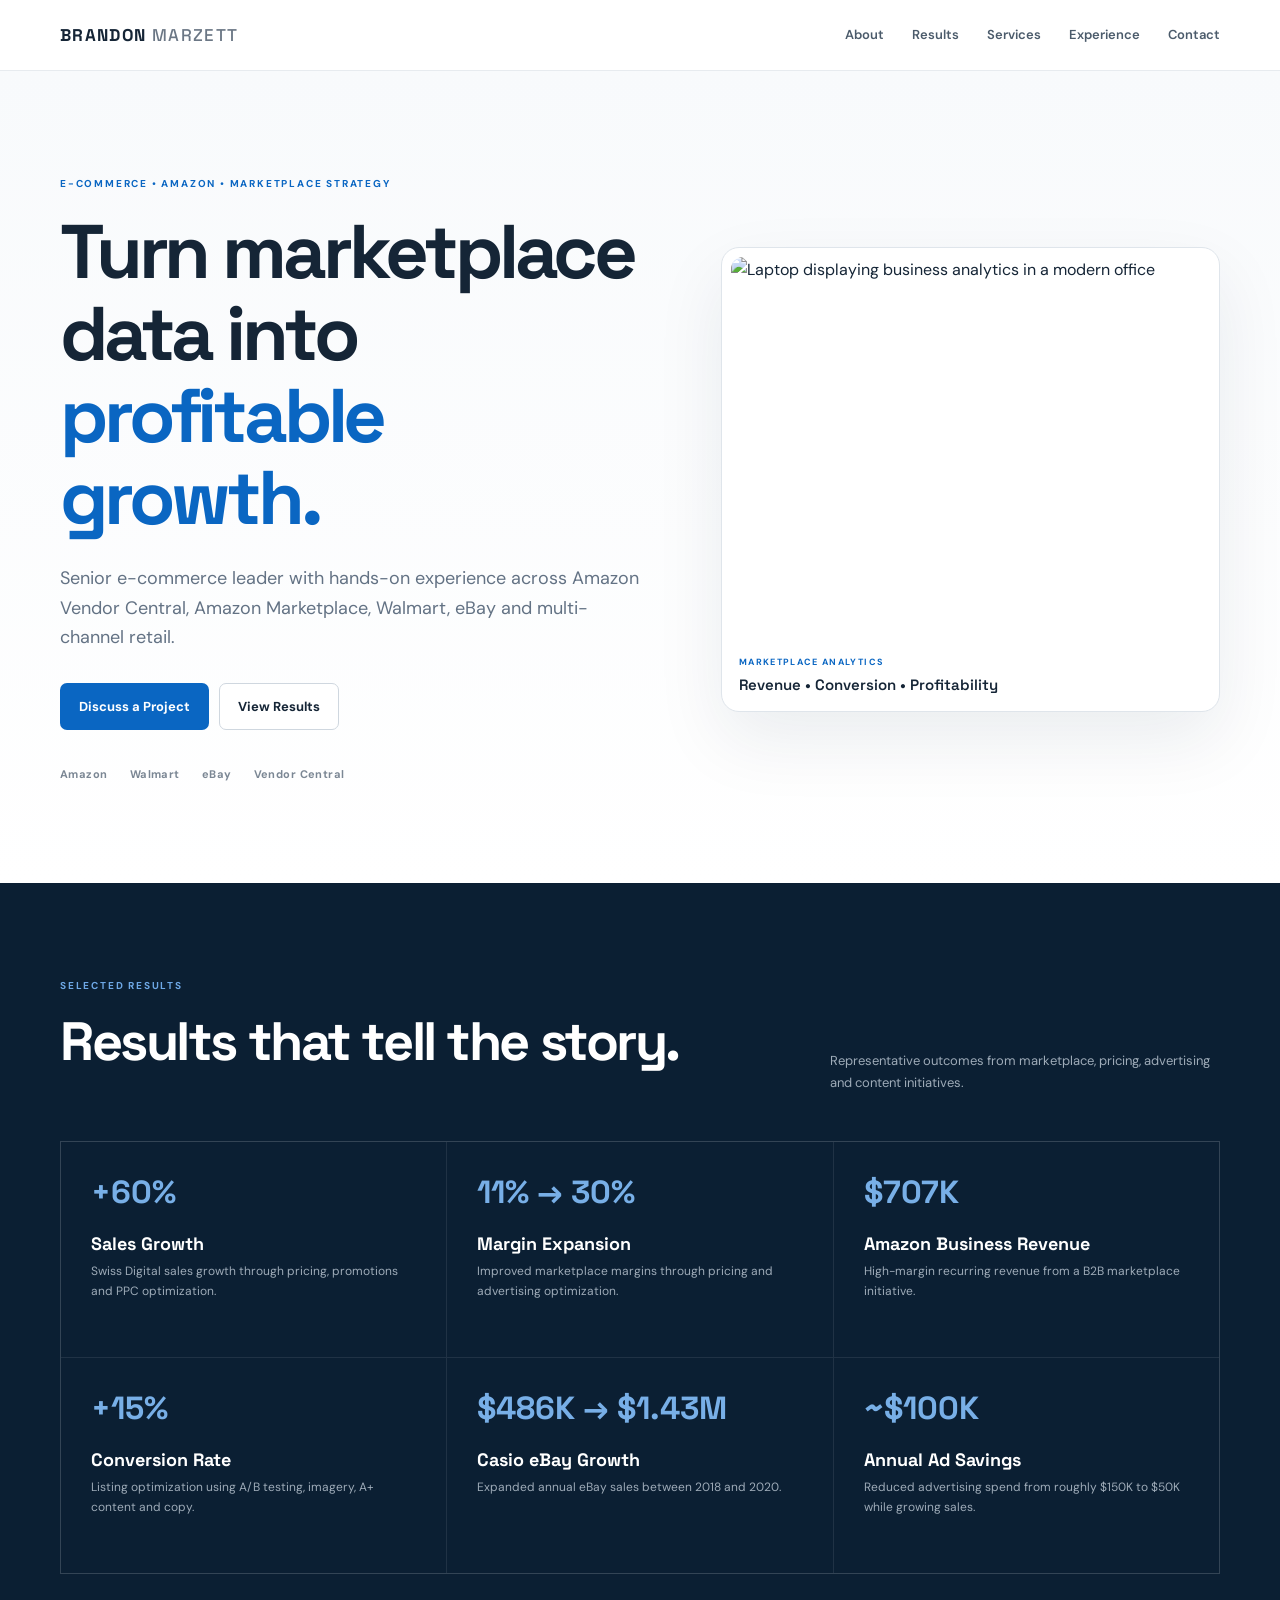
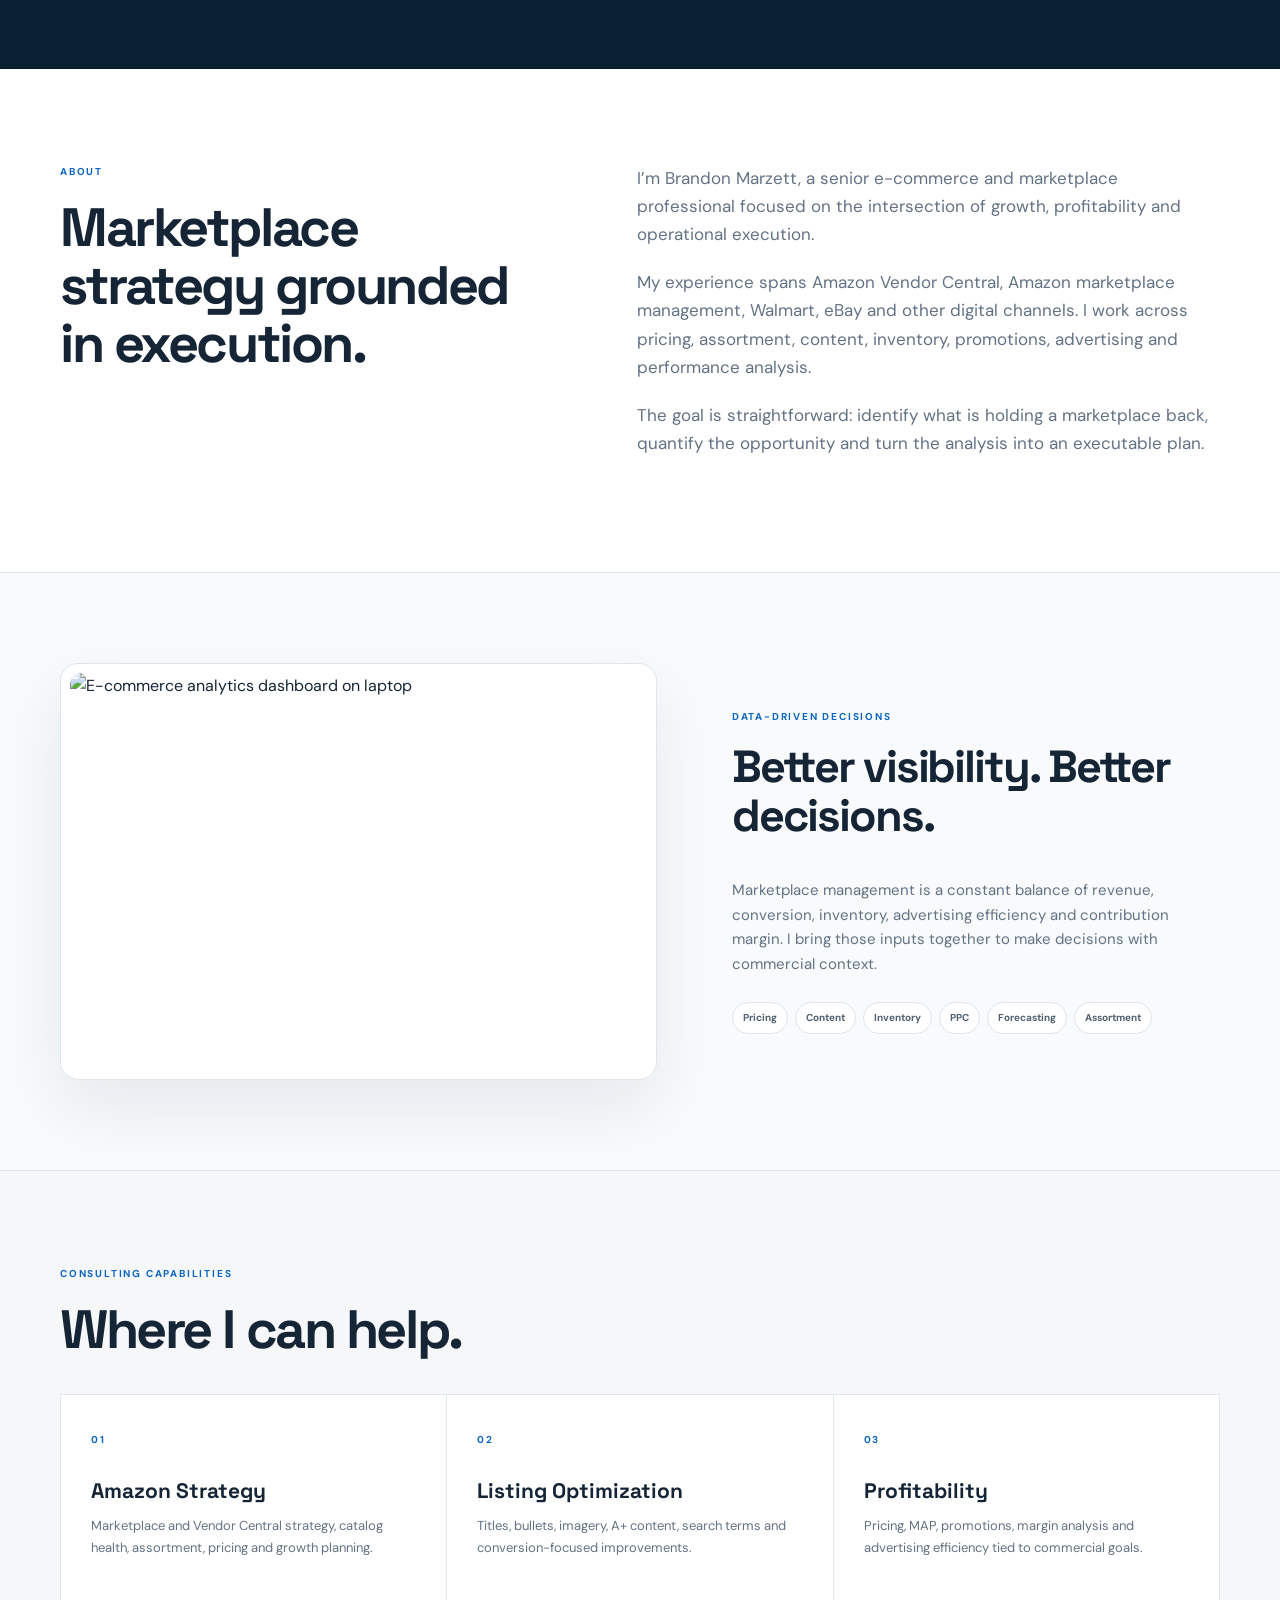
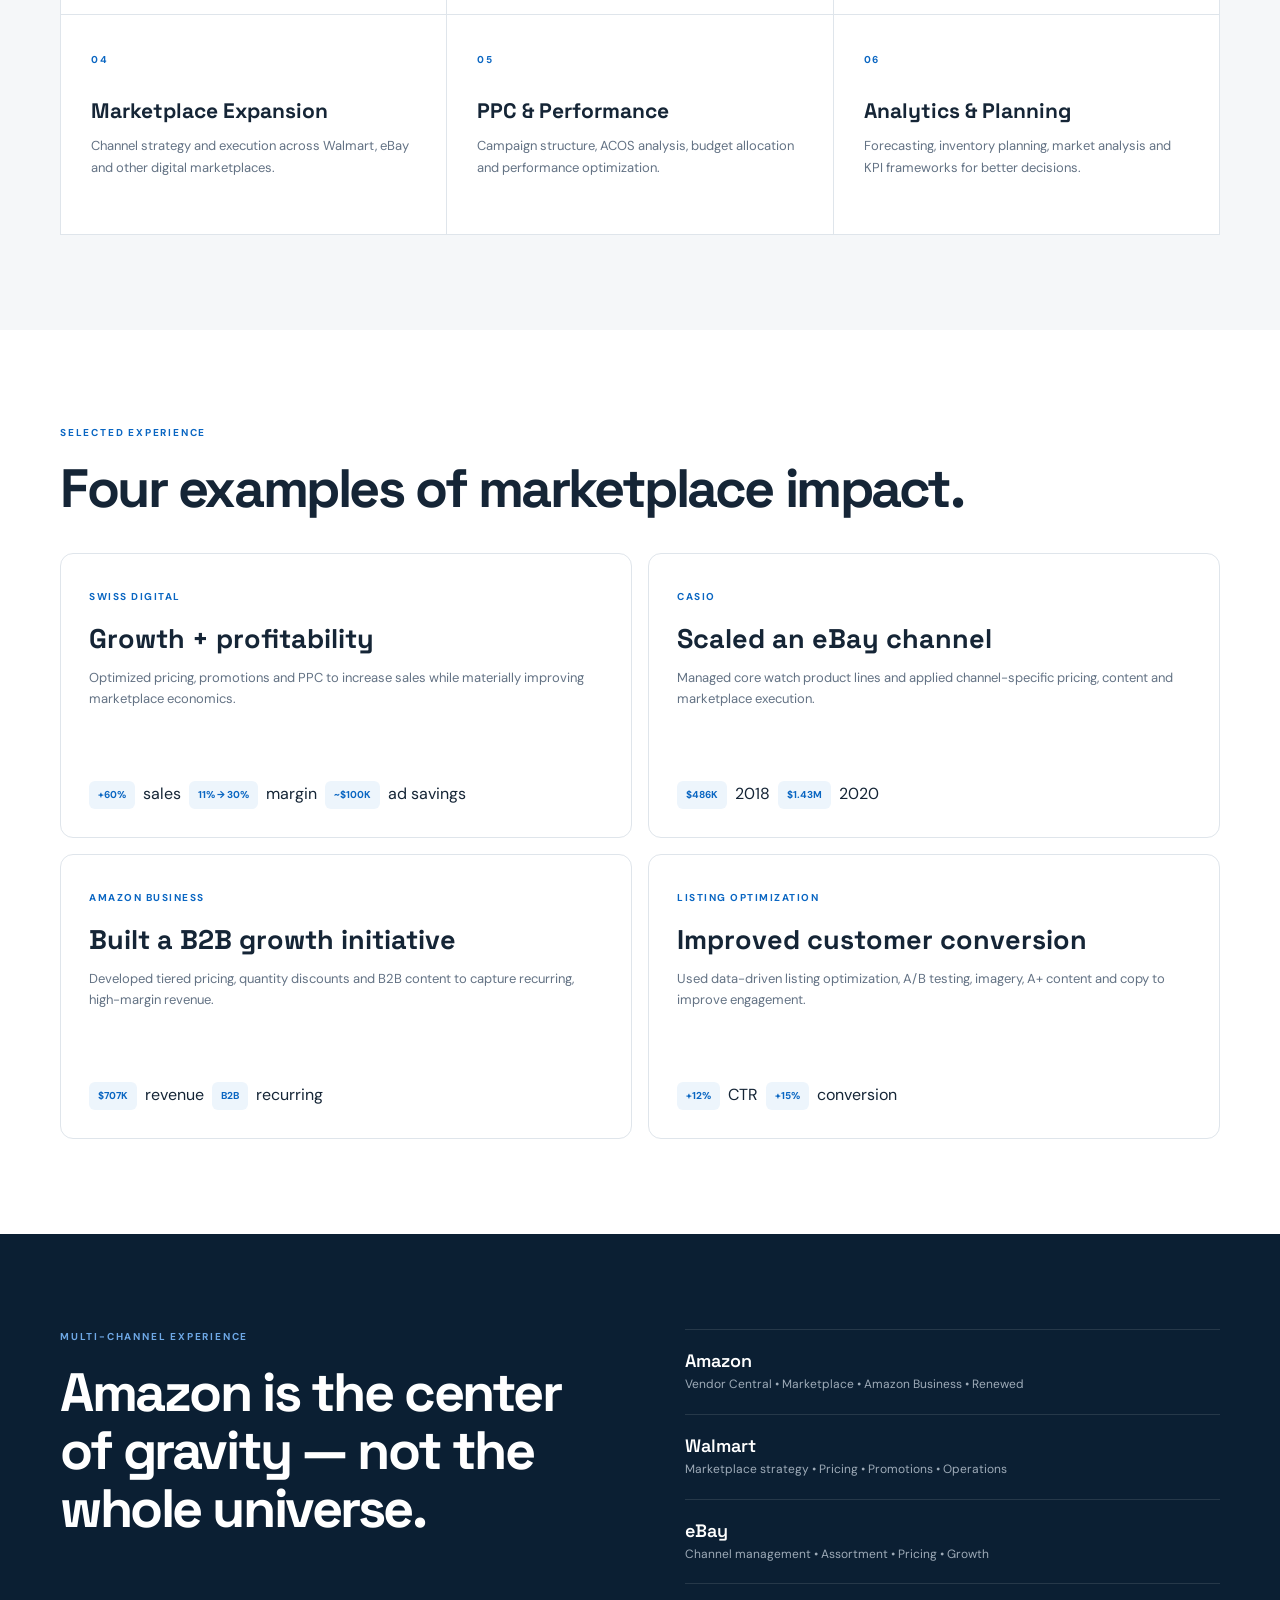
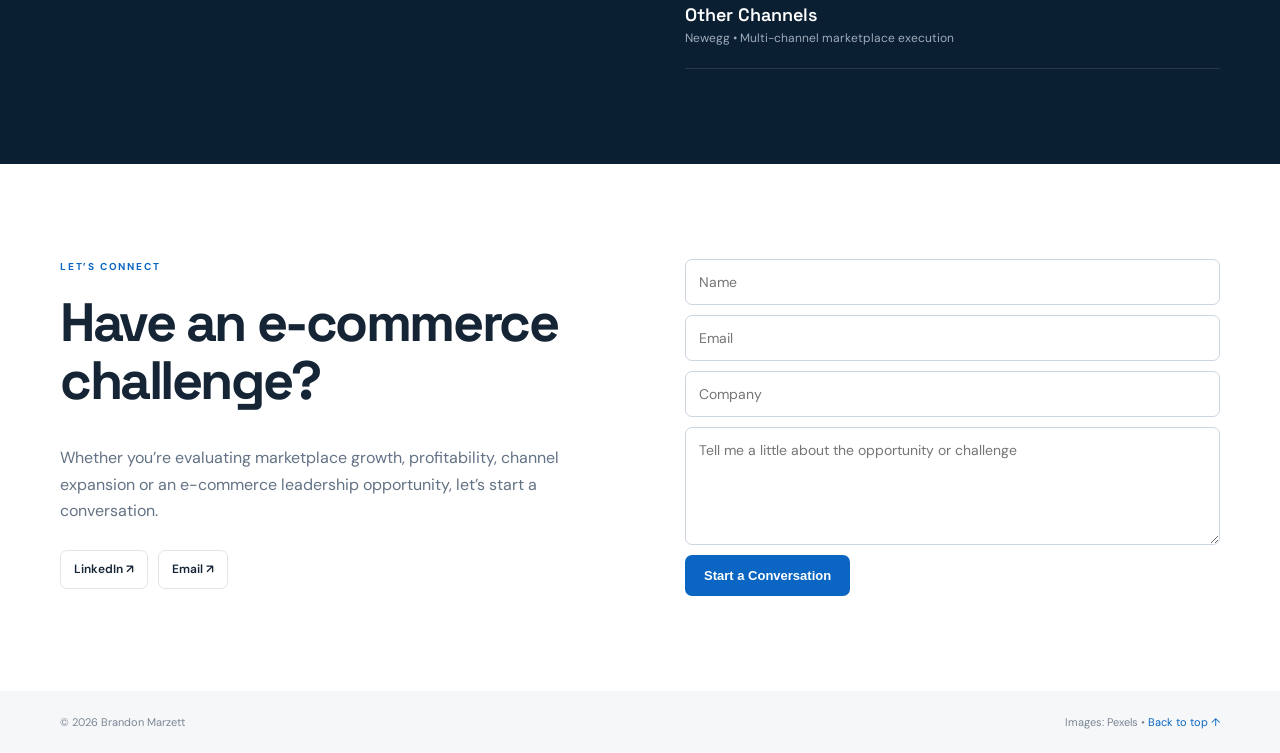
==== commit 4a474a81: "Add files via upload" ====
--- a/index.html
+++ b/index.html
@@ -1,95 +1,65 @@
 <!doctype html>
 <html lang="en">
 <head>
-  <meta charset="utf-8">
-  <meta name="viewport" content="width=device-width,initial-scale=1">
-  <meta name="description" content="Brandon Marzett — Sr. E-Commerce & Marketplace Manager focused on Amazon, Walmart, eBay, marketplace growth, profitability and execution.">
-  <title>Brandon Marzett — E-Commerce & Marketplace</title>
-  <link rel="preconnect" href="https://fonts.googleapis.com">
-  <link rel="preconnect" href="https://fonts.gstatic.com" crossorigin>
-  <link href="https://fonts.googleapis.com/css2?family=Inter:wght@400;500;600;700&family=Manrope:wght@500;600;700;800&display=swap" rel="stylesheet">
-  <link rel="stylesheet" href="styles.css">
+<meta charset="utf-8">
+<meta name="viewport" content="width=device-width,initial-scale=1">
+<meta name="description" content="Brandon Marzett — E-Commerce & Marketplace Consultant specializing in Amazon, Walmart, eBay, marketplace growth, pricing, content and profitability.">
+<meta name="theme-color" content="#0b1f33">
+<title>Brandon Marzett | E-Commerce & Amazon Marketplace Strategy</title>
+<link rel="preconnect" href="https://fonts.googleapis.com">
+<link rel="preconnect" href="https://fonts.gstatic.com" crossorigin>
+<link href="https://fonts.googleapis.com/css2?family=DM+Sans:wght@400;500;600;700&family=Space+Grotesk:wght@500;600;700&display=swap" rel="stylesheet">
+<link rel="stylesheet" href="styles.css">
 </head>
 <body>
-<header class="nav-wrap">
-  <nav class="nav container">
-    <a class="wordmark" href="#top">BRANDON<span>.</span></a>
-    <div class="nav-links" id="navLinks">
-      <a href="#story">About</a><a href="#results">Results</a><a href="#work">Work</a><a href="#expertise">Expertise</a><a href="#contact">Contact</a>
-    </div>
-    <button class="menu" id="menu" aria-label="Open menu">☰</button>
-  </nav>
-</header>
+<header class="site-header"><div class="wrap nav">
+<a class="logo" href="#top">BRANDON<span> MARZETT</span></a>
+<button id="menu" aria-label="Open navigation">☰</button>
+<nav id="nav"><a href="#about">About</a><a href="#results">Results</a><a href="#services">Services</a><a href="#work">Experience</a><a href="#contact">Contact</a></nav>
+</div></header>
+<main id="top">
+<section class="hero"><div class="wrap hero-grid">
+<div class="hero-copy"><p class="eyebrow">E-COMMERCE • AMAZON • MARKETPLACE STRATEGY</p>
+<h1>Turn marketplace data into <em>profitable growth.</em></h1>
+<p class="lead">Senior e-commerce leader with hands-on experience across Amazon Vendor Central, Amazon Marketplace, Walmart, eBay and multi-channel retail.</p>
+<div class="buttons"><a class="btn blue" href="#contact">Discuss a Project</a><a class="btn outline" href="#results">View Results</a></div>
+<div class="trust-row"><span>Amazon</span><span>Walmart</span><span>eBay</span><span>Vendor Central</span></div></div>
+<div class="hero-visual"><div class="image-card"><img src="https://images.pexels.com/photos/3861957/pexels-photo-3861957.jpeg?auto=compress&cs=tinysrgb&w=1400" alt="Laptop displaying business analytics in a modern office" loading="eager"><div class="image-label"><span>MARKETPLACE ANALYTICS</span><b>Revenue • Conversion • Profitability</b></div></div></div>
+</div></section>
 
-<main id="top">
-<section class="hero">
-  <div class="container hero-inner">
-    <div class="hero-copy reveal">
-      <p class="kicker">E-COMMERCE · MARKETPLACES · GROWTH</p>
-      <h1>Commerce,<br><span>engineered for growth.</span></h1>
-      <p class="hero-sub">I build and manage marketplace businesses across Amazon, Walmart, eBay and beyond — connecting strategy, data and execution to create measurable commercial results.</p>
-      <div class="hero-actions"><a class="pill dark-pill" href="#work">Explore the work <span>↗</span></a><a class="text-link" href="#contact">Let's connect <span>→</span></a></div>
-    </div>
-    <div class="hero-portrait reveal delay"><div class="portrait-frame"><img src="brandon-headshot.jpg" alt="Professional headshot of Brandon Marzett"></div><div class="portrait-caption"><span>Brandon Marzett</span><span>Sr. E-Commerce & Marketplace Manager</span></div></div>
-  </div>
-  <div class="scroll-cue"><span></span> Scroll to explore</div>
-</section>
+<section id="results" class="dark section"><div class="wrap"><div class="section-head"><div><p class="eyebrow">SELECTED RESULTS</p><h2>Results that tell the story.</h2></div><p>Representative outcomes from marketplace, pricing, advertising and content initiatives.</p></div>
+<div class="results"><article><strong>+60%</strong><h3>Sales Growth</h3><p>Swiss Digital sales growth through pricing, promotions and PPC optimization.</p></article>
+<article><strong>11% → 30%</strong><h3>Margin Expansion</h3><p>Improved marketplace margins through pricing and advertising optimization.</p></article>
+<article><strong>$707K</strong><h3>Amazon Business Revenue</h3><p>High-margin recurring revenue from a B2B marketplace initiative.</p></article>
+<article><strong>+15%</strong><h3>Conversion Rate</h3><p>Listing optimization using A/B testing, imagery, A+ content and copy.</p></article>
+<article><strong>$486K → $1.43M</strong><h3>Casio eBay Growth</h3><p>Expanded annual eBay sales between 2018 and 2020.</p></article>
+<article><strong>~$100K</strong><h3>Annual Ad Savings</h3><p>Reduced advertising spend from roughly $150K to $50K while growing sales.</p></article>
+</div></div></section>
 
-<section id="story" class="statement section-white">
-  <div class="container narrow">
-    <p class="kicker">THE WORK</p>
-    <h2>Turning marketplace complexity into <em>clear, profitable action.</em></h2>
-    <p class="large-copy">From Amazon Vendor Central to multi-channel marketplace operations, my work sits at the intersection of commercial strategy and day-to-day execution. Pricing, content, inventory, advertising and customer experience all have to work together.</p>
-  </div>
-</section>
+<section id="about" class="section"><div class="wrap split"><div><p class="eyebrow">ABOUT</p><h2>Marketplace strategy grounded in execution.</h2></div><div class="copy"><p>I’m Brandon Marzett, a senior e-commerce and marketplace professional focused on the intersection of growth, profitability and operational execution.</p><p>My experience spans Amazon Vendor Central, Amazon marketplace management, Walmart, eBay and other digital channels. I work across pricing, assortment, content, inventory, promotions, advertising and performance analysis.</p><p>The goal is straightforward: identify what is holding a marketplace back, quantify the opportunity and turn the analysis into an executable plan.</p></div></div></section>
 
-<section id="results" class="metrics dark-section">
-  <div class="container">
-    <div class="section-intro"><p class="kicker light">SELECTED RESULTS</p><h2>Numbers worth remembering.</h2></div>
-    <div class="metric-grid">
-      <article><strong>+60%</strong><span>Sales growth</span><p>Swiss Digital growth through pricing, promotion and PPC optimization.</p></article>
-      <article><strong>11% → 30%</strong><span>Margin expansion</span><p>Improved marketplace economics through pricing and advertising optimization.</p></article>
-      <article><strong>$707K</strong><span>Amazon Business revenue</span><p>High-margin recurring revenue from a B2B marketplace initiative.</p></article>
-      <article><strong>+15%</strong><span>Conversion rate</span><p>Listing optimization using A/B testing, imagery, A+ content and copy.</p></article>
-      <article><strong>$486K → $1.43M</strong><span>Casio eBay sales</span><p>Channel growth from 2018 to 2020 through marketplace execution.</p></article>
-      <article><strong>~$100K</strong><span>Annual ad savings</span><p>Reduced annual advertising spend from roughly $150K to $50K while growing sales.</p></article>
-    </div>
-  </div>
-</section>
+<section class="image-band"><div class="wrap image-band-grid"><div class="image-card wide"><img src="https://images.pexels.com/photos/12969403/pexels-photo-12969403.jpeg?auto=compress&cs=tinysrgb&w=1600" alt="E-commerce analytics dashboard on laptop" loading="lazy"></div><div><p class="eyebrow">DATA-DRIVEN DECISIONS</p><h2>Better visibility. Better decisions.</h2><p>Marketplace management is a constant balance of revenue, conversion, inventory, advertising efficiency and contribution margin. I bring those inputs together to make decisions with commercial context.</p><div class="pill-row"><span>Pricing</span><span>Content</span><span>Inventory</span><span>PPC</span><span>Forecasting</span><span>Assortment</span></div></div></div></section>
 
-<section id="work" class="work section-gray">
-  <div class="container">
-    <div class="section-intro"><p class="kicker">SELECTED WORK</p><h2>Four outcomes.<br><em>One operating mindset.</em></h2></div>
-    <div class="case-list">
-      <article class="case"><div class="case-num">01</div><div class="case-body"><p class="case-label">SWISS DIGITAL</p><h3>Growth and profitability, at the same time.</h3><p>Optimized pricing, promotions and PPC strategy to grow sales while materially improving marketplace margins.</p><div class="case-stats"><b>+60% <small>sales</small></b><b>11% → 30% <small>margin</small></b><b>~$100K <small>ad savings</small></b></div></div></article>
-      <article class="case"><div class="case-num">02</div><div class="case-body"><p class="case-label">CASIO</p><h3>Scaling an eBay channel from $486K to $1.43M.</h3><p>Managed core watch product lines with channel-specific pricing, content and marketplace execution.</p><div class="case-stats"><b>$486K <small>2018</small></b><b>$1.43M <small>2020</small></b></div></div></article>
-      <article class="case"><div class="case-num">03</div><div class="case-body"><p class="case-label">AMAZON BUSINESS</p><h3>Building a recurring B2B revenue engine.</h3><p>Developed tiered pricing, quantity discounts and B2B content to capture high-margin Amazon Business revenue.</p><div class="case-stats"><b>$707K <small>revenue</small></b><b>B2B <small>recurring</small></b></div></div></article>
-      <article class="case"><div class="case-num">04</div><div class="case-body"><p class="case-label">LISTING OPTIMIZATION</p><h3>Making product pages work harder.</h3><p>Used data-driven listing optimization, A/B testing, imagery, A+ content and copy to improve customer engagement.</p><div class="case-stats"><b>+12% <small>CTR</small></b><b>+15% <small>conversion</small></b></div></div></article>
-    </div>
-  </div>
-</section>
+<section id="services" class="section gray"><div class="wrap"><p class="eyebrow">CONSULTING CAPABILITIES</p><h2>Where I can help.</h2><div class="services">
+<article><span>01</span><h3>Amazon Strategy</h3><p>Marketplace and Vendor Central strategy, catalog health, assortment, pricing and growth planning.</p></article>
+<article><span>02</span><h3>Listing Optimization</h3><p>Titles, bullets, imagery, A+ content, search terms and conversion-focused improvements.</p></article>
+<article><span>03</span><h3>Profitability</h3><p>Pricing, MAP, promotions, margin analysis and advertising efficiency tied to commercial goals.</p></article>
+<article><span>04</span><h3>Marketplace Expansion</h3><p>Channel strategy and execution across Walmart, eBay and other digital marketplaces.</p></article>
+<article><span>05</span><h3>PPC & Performance</h3><p>Campaign structure, ACOS analysis, budget allocation and performance optimization.</p></article>
+<article><span>06</span><h3>Analytics & Planning</h3><p>Forecasting, inventory planning, market analysis and KPI frameworks for better decisions.</p></article>
+</div></div></section>
 
-<section id="expertise" class="expertise section-white">
-  <div class="container expertise-grid"><div class="sticky-title"><p class="kicker">CAPABILITIES</p><h2>What I bring<br><em>to the table.</em></h2></div>
-  <div class="cap-list">
-    <div><span>01</span><h3>Amazon</h3><p>Vendor Central, marketplace operations, listings, inventory, reporting and account strategy.</p></div>
-    <div><span>02</span><h3>Marketplace Growth</h3><p>Revenue strategies across Amazon, Walmart, eBay and additional digital channels.</p></div>
-    <div><span>03</span><h3>Pricing & Profitability</h3><p>MAP, competitive pricing, margin analysis, promotions and buy-box considerations.</p></div>
-    <div><span>04</span><h3>Content & Conversion</h3><p>Titles, bullets, imagery, A+ content, search terms and conversion-focused improvements.</p></div>
-    <div><span>05</span><h3>Advertising</h3><p>PPC strategy, campaign optimization, ACOS analysis, budget allocation and efficiency.</p></div>
-    <div><span>06</span><h3>Analytics & Planning</h3><p>Sales forecasting, inventory planning, market analysis and data-driven decisions.</p></div>
-  </div></div>
-</section>
+<section id="work" class="section"><div class="wrap"><p class="eyebrow">SELECTED EXPERIENCE</p><h2>Four examples of marketplace impact.</h2><div class="cases">
+<article><div><span>SWISS DIGITAL</span><h3>Growth + profitability</h3><p>Optimized pricing, promotions and PPC to increase sales while materially improving marketplace economics.</p></div><footer><b>+60%</b> sales <b>11% → 30%</b> margin <b>~$100K</b> ad savings</footer></article>
+<article><div><span>CASIO</span><h3>Scaled an eBay channel</h3><p>Managed core watch product lines and applied channel-specific pricing, content and marketplace execution.</p></div><footer><b>$486K</b> 2018 <b>$1.43M</b> 2020</footer></article>
+<article><div><span>AMAZON BUSINESS</span><h3>Built a B2B growth initiative</h3><p>Developed tiered pricing, quantity discounts and B2B content to capture recurring, high-margin revenue.</p></div><footer><b>$707K</b> revenue <b>B2B</b> recurring</footer></article>
+<article><div><span>LISTING OPTIMIZATION</span><h3>Improved customer conversion</h3><p>Used data-driven listing optimization, A/B testing, imagery, A+ content and copy to improve engagement.</p></div><footer><b>+12%</b> CTR <b>+15%</b> conversion</footer></article>
+</div></div></section>
 
-<section class="experience dark-section">
-  <div class="container experience-grid"><div><p class="kicker light">EXPERIENCE</p><h2>Hands-on.<br>Commercially focused.</h2></div>
-  <div class="experience-copy"><p>Managed marketplace portfolios across Amazon Vendor Central, Amazon, Walmart, eBay, Newegg and other digital channels.</p><div class="brands"><span>CASIO</span><span>SWISS DIGITAL</span><span>KODAK</span><span>BULOVA</span></div><ul><li>Partnered with marketing on titles, bullets, imagery and A+ content</li><li>Managed pricing, promotions, inventory coordination and assortment planning</li><li>Used sales, inventory and market reporting to guide commercial decisions</li><li>Managed products across watches, backpacks and consumer electronics accessories</li></ul></div></div>
-</section>
+<section class="dark section"><div class="wrap credentials"><div><p class="eyebrow">MULTI-CHANNEL EXPERIENCE</p><h2>Amazon is the center of gravity — not the whole universe.</h2></div><div class="channel-list"><div><b>Amazon</b><span>Vendor Central • Marketplace • Amazon Business • Renewed</span></div><div><b>Walmart</b><span>Marketplace strategy • Pricing • Promotions • Operations</span></div><div><b>eBay</b><span>Channel management • Assortment • Pricing • Growth</span></div><div><b>Other Channels</b><span>Newegg • Multi-channel marketplace execution</span></div></div></div></section>
 
-<section class="closing section-white"><div class="container narrow"><p class="kicker">MY APPROACH</p><h2>Great marketplace execution is not one lever.<br><em>It's the system.</em></h2><p class="large-copy">The strongest results come from aligning revenue, profitability, customer experience and operational execution — then using the data to keep improving.</p></div></section>
-
-<section id="contact" class="contact"><div class="container contact-inner"><div><p class="kicker light">LET'S CONNECT</p><h2>Let's talk<br><em>e-commerce.</em></h2><p>Open to e-commerce leadership opportunities, marketplace consulting and conversations about growth.</p><div class="contact-links"><a href="mailto:YOUR-EMAIL@example.com">Email me <span>↗</span></a><a href="https://www.linkedin.com/" target="_blank" rel="noopener">LinkedIn <span>↗</span></a></div></div><div class="contact-card"><span>Interested in working together?</span><a href="mailto:YOUR-EMAIL@example.com">YOUR-EMAIL@example.com</a><small>Replace this placeholder before publishing</small></div></div></section>
+<section id="contact" class="section contact-section"><div class="wrap contact"><div><p class="eyebrow">LET’S CONNECT</p><h2>Have an e-commerce challenge?</h2><p>Whether you’re evaluating marketplace growth, profitability, channel expansion or an e-commerce leadership opportunity, let’s start a conversation.</p><div class="links"><a href="https://www.linkedin.com/" target="_blank" rel="noopener">LinkedIn ↗</a><a href="mailto:YOUR-EMAIL@example.com">Email ↗</a></div></div><form action="mailto:YOUR-EMAIL@example.com" method="post" enctype="text/plain"><input name="name" placeholder="Name" required><input name="email" type="email" placeholder="Email" required><input name="company" placeholder="Company"><textarea name="message" rows="5" placeholder="Tell me a little about the opportunity or challenge" required></textarea><button class="btn blue" type="submit">Start a Conversation</button></form></div></section>
 </main>
-<footer><div class="container"><span>© 2026 Brandon Marzett</span><a href="#top">Back to top ↑</a></div></footer>
-<script src="script.js"></script>
+<footer><div class="wrap"><span>© 2026 Brandon Marzett</span><span>Images: Pexels • <a href="#top">Back to top ↑</a></span></div></footer>
+<script>const b=document.getElementById('menu'),n=document.getElementById('nav');b.onclick=()=>n.classList.toggle('open');document.querySelectorAll('nav a').forEach(a=>a.onclick=()=>n.classList.remove('open'));</script>
 </body></html>
--- a/styles.css
+++ b/styles.css
@@ -1,111 +1,3 @@
-@import url('https://fonts.googleapis.com/css2?family=DM+Sans:wght@400;500;600;700&family=Space+Grotesk:wght@500;600;700&display=swap');
-
-:root {
-  --bg: #f6f7f9;
-  --surface: #ffffff;
-  --dark: #111827;
-  --muted: #667085;
-  --line: #e4e7ec;
-  --accent: #2563eb;
-  --accent-dark: #1d4ed8;
-  --soft-blue: #eaf1ff;
-  --max: 1180px;
-}
-
-* { box-sizing: border-box; margin: 0; padding: 0; }
-html { scroll-behavior: smooth; }
-body { font-family: "DM Sans", sans-serif; color: var(--dark); background: var(--bg); line-height: 1.65; }
-h1,h2,h3 { font-family: "Space Grotesk", sans-serif; line-height: 1.12; }
-a { color: inherit; text-decoration: none; }
-.container { width: min(var(--max), calc(100% - 40px)); margin: 0 auto; }
-
-.site-header { position: sticky; top: 0; z-index: 20; background: rgba(255,255,255,.92); backdrop-filter: blur(14px); border-bottom: 1px solid rgba(228,231,236,.8); }
-.nav { height: 74px; display: flex; align-items: center; justify-content: space-between; }
-.brand { font-family: "Space Grotesk"; font-size: 20px; font-weight: 700; letter-spacing: .08em; }
-.brand span { color: var(--accent); }
-nav { display: flex; gap: 30px; font-size: 14px; font-weight: 600; color: #475467; }
-nav a:hover { color: var(--accent); }
-.menu-toggle { display: none; border: 0; background: none; font-size: 24px; }
-
-.hero { padding: 105px 0 90px; background: radial-gradient(circle at 85% 15%, #dbe8ff 0, transparent 35%), linear-gradient(135deg,#fff 0%,#f4f7fc 100%); }
-.hero-grid { display: grid; grid-template-columns: 1.45fr .75fr; gap: 80px; align-items: center; }
-.eyebrow { color: var(--accent); font-size: 12px; font-weight: 700; letter-spacing: .16em; margin-bottom: 18px; }
-.hero h1 { font-size: clamp(46px, 6vw, 76px); letter-spacing: -.055em; max-width: 850px; }
-.hero h1 span { color: var(--accent); }
-.hero-copy { max-width: 700px; color: var(--muted); font-size: 18px; margin: 28px 0; }
-.hero-actions { display: flex; gap: 12px; flex-wrap: wrap; }
-.btn { display: inline-flex; align-items: center; justify-content: center; border-radius: 10px; padding: 13px 20px; font-weight: 700; border: 1px solid transparent; cursor: pointer; font: inherit; }
-.btn.primary { background: var(--accent); color: white; }
-.btn.primary:hover { background: var(--accent-dark); }
-.btn.secondary { background: white; border-color: var(--line); }
-.platforms { display: flex; flex-wrap: wrap; gap: 8px; margin-top: 34px; }
-.platforms span { background: white; border: 1px solid var(--line); border-radius: 999px; padding: 7px 12px; font-size: 12px; color: #475467; }
-
-.hero-card { background: var(--dark); color: white; border-radius: 20px; padding: 30px; box-shadow: 0 25px 70px rgba(17,24,39,.18); }
-.card-label { color: #98a2b3; font-size: 11px; letter-spacing: .14em; font-weight: 700; margin-bottom: 22px; }
-.metric { padding: 20px 0; border-top: 1px solid rgba(255,255,255,.12); }
-.metric strong { display: block; font-family: "Space Grotesk"; font-size: 30px; }
-.metric span { color: #aab2c0; font-size: 13px; }
-
-.section { padding: 100px 0; }
-.section h2 { font-size: clamp(34px, 4vw, 50px); letter-spacing: -.04em; margin-bottom: 30px; }
-.two-col { display: grid; grid-template-columns: 1fr 1fr; gap: 90px; }
-.body-copy { color: var(--muted); font-size: 17px; }
-.body-copy p + p { margin-top: 18px; }
-
-.dark { background: var(--dark); color: white; }
-.dark .eyebrow { color: #7aa2ff; }
-.results-grid { display: grid; grid-template-columns: repeat(3,1fr); gap: 16px; }
-.result-card { padding: 28px; min-height: 230px; border: 1px solid rgba(255,255,255,.1); border-radius: 16px; background: rgba(255,255,255,.035); }
-.result-number { font-family: "Space Grotesk"; font-size: 34px; font-weight: 700; color: #7aa2ff; margin-bottom: 20px; }
-.result-card h3 { font-size: 20px; margin-bottom: 10px; }
-.result-card p { color: #aab2c0; font-size: 14px; }
-
-.skills-grid { display: grid; grid-template-columns: repeat(3,1fr); gap: 1px; background: var(--line); border: 1px solid var(--line); }
-.skill { background: white; padding: 32px; min-height: 220px; }
-.skill span { color: var(--accent); font-size: 12px; font-weight: 700; }
-.skill h3 { margin: 28px 0 10px; font-size: 21px; }
-.skill p { color: var(--muted); font-size: 14px; }
-
-.light { background: #eef1f5; }
-.timeline { max-width: 900px; border-left: 2px solid #cbd5e1; margin-left: 8px; }
-.timeline-item { position: relative; padding: 0 0 55px 42px; }
-.timeline-dot { position: absolute; left: -9px; top: 4px; width: 16px; height: 16px; border-radius: 50%; background: var(--accent); border: 4px solid #eef1f5; }
-.timeline-label { color: var(--accent); font-size: 11px; font-weight: 700; letter-spacing: .14em; }
-.timeline h3 { margin: 8px 0 18px; font-size: 25px; }
-.timeline ul { color: var(--muted); padding-left: 20px; }
-.timeline li + li { margin-top: 8px; }
-
-.quote-section { background: white; }
-.quote { text-align: center; max-width: 850px; }
-blockquote { font-family: "Space Grotesk"; font-size: clamp(30px, 4vw, 48px); letter-spacing: -.04em; }
-
-.contact-grid { display: grid; grid-template-columns: 1fr 1fr; gap: 80px; align-items: start; }
-.contact p:not(.eyebrow) { color: #aab2c0; max-width: 540px; }
-.contact-form { display: grid; gap: 12px; }
-.contact-form input, .contact-form textarea { width: 100%; padding: 14px 15px; border-radius: 9px; border: 1px solid #344054; background: #1b2434; color: white; font: inherit; }
-.contact-form input::placeholder, .contact-form textarea::placeholder { color: #98a2b3; }
-.contact-form textarea { resize: vertical; }
-.contact-form .btn { justify-self: start; }
-
-footer { background: #0b1019; color: #8c96a8; padding: 22px 0; font-size: 13px; }
-.footer-inner { display: flex; justify-content: space-between; }
-.footer-inner a:hover { color: white; }
-
-@media (max-width: 850px) {
-  .hero-grid, .two-col, .contact-grid { grid-template-columns: 1fr; gap: 45px; }
-  .results-grid, .skills-grid { grid-template-columns: 1fr 1fr; }
-  nav { display: none; position: absolute; top: 74px; left: 0; right: 0; background: white; padding: 20px; flex-direction: column; gap: 18px; border-bottom: 1px solid var(--line); }
-  nav.open { display: flex; }
-  .menu-toggle { display: block; }
-}
-
-@media (max-width: 560px) {
-  .container { width: min(var(--max), calc(100% - 28px)); }
-  .hero { padding: 70px 0; }
-  .section { padding: 72px 0; }
-  .results-grid, .skills-grid { grid-template-columns: 1fr; }
-  .hero h1 { font-size: 46px; }
-  .hero-copy { font-size: 16px; }
-  .footer-inner { flex-direction: column; gap: 8px; }
-}
+:root{--navy:#0b1f33;--navy2:#102d48;--blue:#0a66c2;--text:#152536;--muted:#637284;--line:#dfe5eb;--bg:#fff;--soft:#f5f7f9;--max:1160px}*{box-sizing:border-box}html{scroll-behavior:smooth}body{margin:0;font-family:"DM Sans",sans-serif;color:var(--text);line-height:1.65;background:#fff}h1,h2,h3{font-family:"Space Grotesk",sans-serif;line-height:1.08;margin-top:0}a{text-decoration:none;color:inherit}.wrap{width:min(var(--max),calc(100% - 40px));margin:auto}.site-header{position:sticky;top:0;z-index:10;background:#ffffffed;backdrop-filter:blur(14px);border-bottom:1px solid #e7ebef}.nav{height:70px;display:flex;align-items:center;justify-content:space-between}.logo{font:700 17px "Space Grotesk";letter-spacing:.08em}.logo span{font-weight:500;color:#6b7785}nav{display:flex;gap:28px;font-size:13px;font-weight:600;color:#4b5b6b}nav a:hover{color:var(--blue)}#menu{display:none;border:0;background:none;font-size:24px}.hero{padding:105px 0 100px;background:linear-gradient(180deg,#f8fafc 0,#fff 100%)}.hero-grid{display:grid;grid-template-columns:1.08fr .92fr;gap:75px;align-items:center}.eyebrow{font-size:10px;letter-spacing:.18em;font-weight:700;color:var(--blue);margin:0 0 18px}.hero h1{font-size:clamp(50px,6vw,76px);letter-spacing:-.055em;max-width:760px;margin-bottom:25px}.hero h1 em{font-style:normal;color:var(--blue)}.lead{font-size:18px;color:var(--muted);max-width:680px;margin-bottom:30px}.buttons{display:flex;gap:10px;flex-wrap:wrap}.btn{display:inline-block;padding:12px 18px;border-radius:7px;font-size:13px;font-weight:700;border:1px solid transparent;cursor:pointer}.blue{background:var(--blue);color:#fff}.blue:hover{background:#084f96}.outline{border-color:#cfd7df;background:#fff;color:var(--text)}.trust-row{display:flex;gap:22px;flex-wrap:wrap;margin-top:35px;color:#7b8794;font-size:11px;font-weight:700;letter-spacing:.04em}.hero-visual{position:relative}.image-card{background:#fff;border:1px solid #dfe5eb;border-radius:18px;padding:9px;box-shadow:0 28px 70px #13293d14}.image-card img{width:100%;display:block;aspect-ratio:1.25/1;object-fit:cover;border-radius:12px}.image-label{padding:15px 8px 8px}.image-label span,.image-label b{display:block}.image-label span{font-size:9px;color:var(--blue);letter-spacing:.15em;font-weight:700}.image-label b{font:600 15px "Space Grotesk";margin-top:5px}.section{padding:95px 0}.dark{background:var(--navy);color:#fff}.dark .eyebrow{color:#6ea8e6}.section-head{display:flex;justify-content:space-between;gap:50px;align-items:end;margin-bottom:35px}.section-head>p{max-width:390px;color:#9eabb8;font-size:13px}.section h2{font-size:clamp(38px,4.5vw,54px);letter-spacing:-.045em;margin-bottom:35px}.results{display:grid;grid-template-columns:repeat(3,1fr);gap:1px;background:#ffffff16;border:1px solid #ffffff16}.results article{padding:30px;background:var(--navy);min-height:215px}.results strong{display:block;font:700 32px "Space Grotesk";color:#78afe7;margin-bottom:22px}.results h3{font-size:18px;margin-bottom:8px}.results p{font-size:12px;color:#9eabb8;margin:0}.split{display:grid;grid-template-columns:.9fr 1.1fr;gap:100px}.copy{max-width:690px}.copy p{font-size:17px;color:var(--muted);margin:0 0 20px}.image-band{padding:90px 0;background:#f8fafc;border-top:1px solid var(--line);border-bottom:1px solid var(--line)}.image-band-grid{display:grid;grid-template-columns:1.1fr .9fr;gap:75px;align-items:center}.image-card.wide img{aspect-ratio:1.45/1}.image-band h2{font-size:45px;letter-spacing:-.045em}.image-band p:not(.eyebrow){color:var(--muted);font-size:15px}.pill-row{display:flex;gap:7px;flex-wrap:wrap;margin-top:25px}.pill-row span{font-size:10px;font-weight:700;color:#506070;background:#fff;border:1px solid var(--line);padding:7px 10px;border-radius:999px}.gray{background:var(--soft)}.services{display:grid;grid-template-columns:repeat(3,1fr);border-top:1px solid var(--line);border-left:1px solid var(--line)}.services article{background:#fff;border-right:1px solid var(--line);border-bottom:1px solid var(--line);padding:30px;min-height:220px}.services span,.cases article>div>span{font-size:10px;color:var(--blue);font-weight:700;letter-spacing:.15em}.services h3{font-size:21px;margin:28px 0 10px}.services p{font-size:13px;color:var(--muted)}.cases{display:grid;grid-template-columns:1fr 1fr;gap:16px}.cases article{min-height:285px;border:1px solid var(--line);border-radius:13px;padding:28px;display:flex;flex-direction:column;justify-content:space-between}.cases h3{font-size:27px;margin:16px 0 10px}.cases p{color:var(--muted);font-size:13px;max-width:550px}.cases footer{display:flex;gap:8px;flex-wrap:wrap}.cases footer b{background:#edf5fc;color:var(--blue);padding:6px 9px;border-radius:6px;font-size:10px}.credentials{display:grid;grid-template-columns:1fr 1fr;gap:90px;align-items:start}.channel-list{border-top:1px solid #ffffff1c}.channel-list div{padding:19px 0;border-bottom:1px solid #ffffff1c}.channel-list b,.channel-list span{display:block}.channel-list b{font:600 18px "Space Grotesk"}.channel-list span{color:#9eabb8;font-size:12px;margin-top:3px}.contact-section{background:#fff}.contact{display:grid;grid-template-columns:1fr 1fr;gap:90px}.contact>div>p:not(.eyebrow){color:var(--muted);max-width:550px}.links{display:flex;gap:10px;margin-top:25px}.links a{padding:9px 13px;border:1px solid var(--line);border-radius:7px;font-size:12px;font-weight:600}.contact form{display:grid;gap:10px}.contact input,.contact textarea{font:14px "DM Sans";padding:13px;border:1px solid #ccd5de;border-radius:7px;background:#fff;color:var(--text)}.contact input:focus,.contact textarea:focus{outline:2px solid #b8d7f4;border-color:var(--blue)}.contact button{justify-self:start}body>footer{padding:22px 0;background:#f5f7f9;color:#7b8794;font-size:11px}footer .wrap{display:flex;justify-content:space-between}footer a{color:var(--blue)}
+@media(max-width:850px){.hero-grid,.split,.image-band-grid,.credentials,.contact{grid-template-columns:1fr;gap:45px}.results,.services{grid-template-columns:1fr 1fr}.cases{grid-template-columns:1fr}.section-head{display:block}.section-head>p{margin-top:-15px}#menu{display:block}nav{display:none;position:absolute;top:70px;left:0;right:0;background:#fff;padding:18px 20px;flex-direction:column;gap:15px;border-bottom:1px solid var(--line)}nav.open{display:flex}}
+@media(max-width:560px){.wrap{width:calc(100% - 28px)}.hero{padding:70px 0}.section{padding:70px 0}.hero h1{font-size:46px}.results,.services{grid-template-columns:1fr}.image-band h2{font-size:38px}footer .wrap{display:block}footer .wrap span+span{display:block;margin-top:5px}}
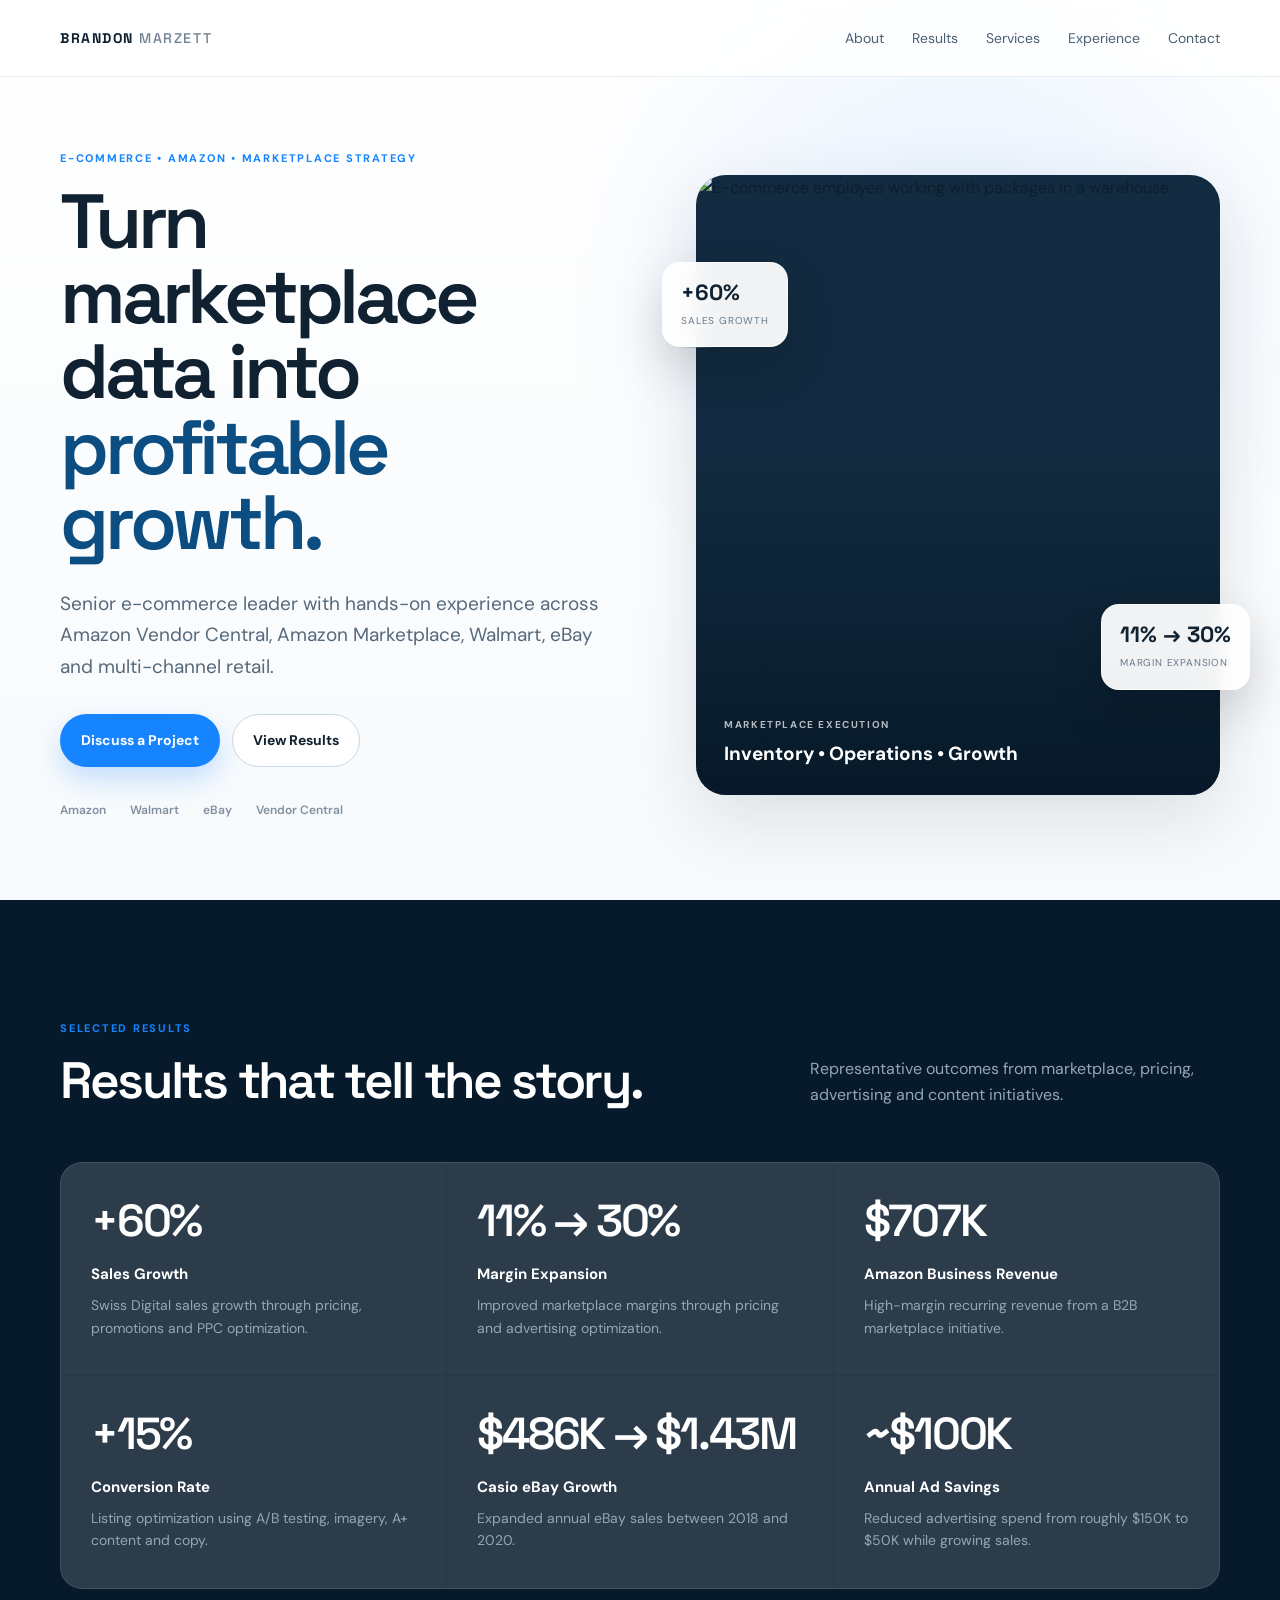
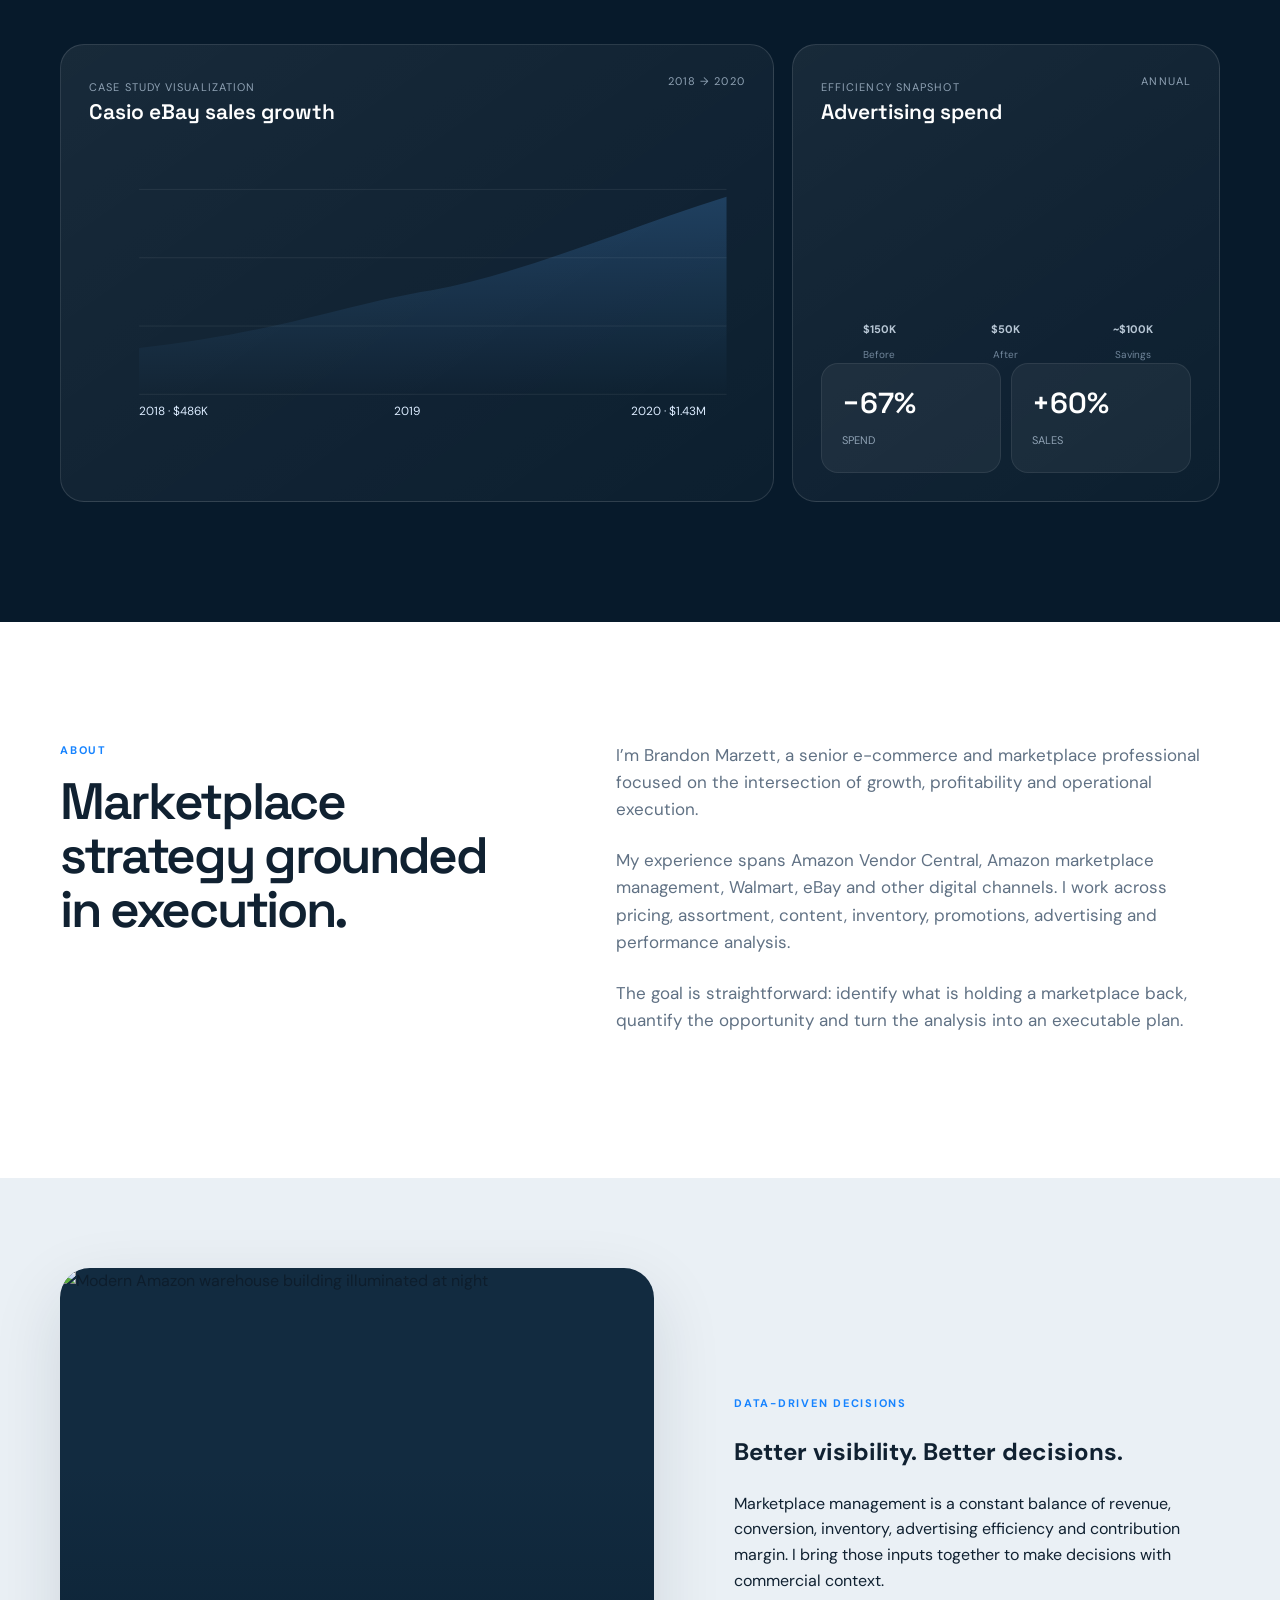
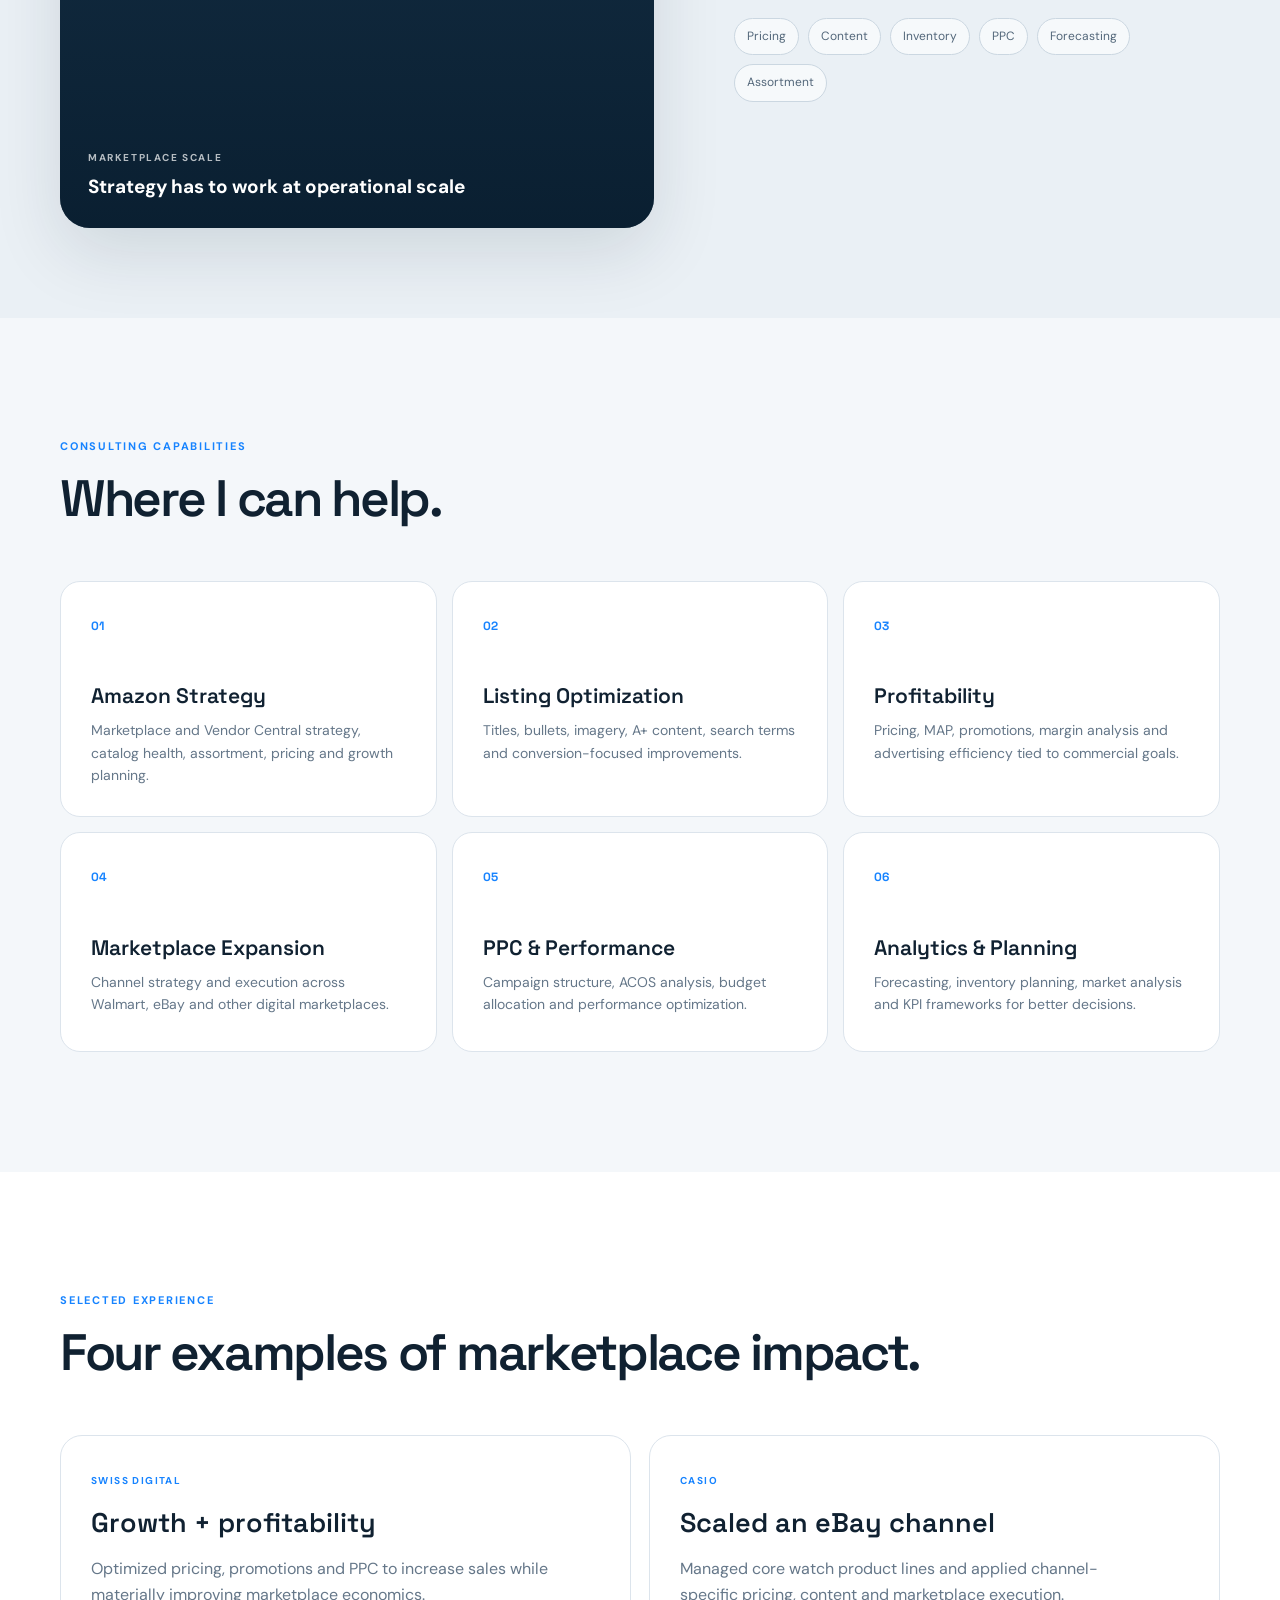
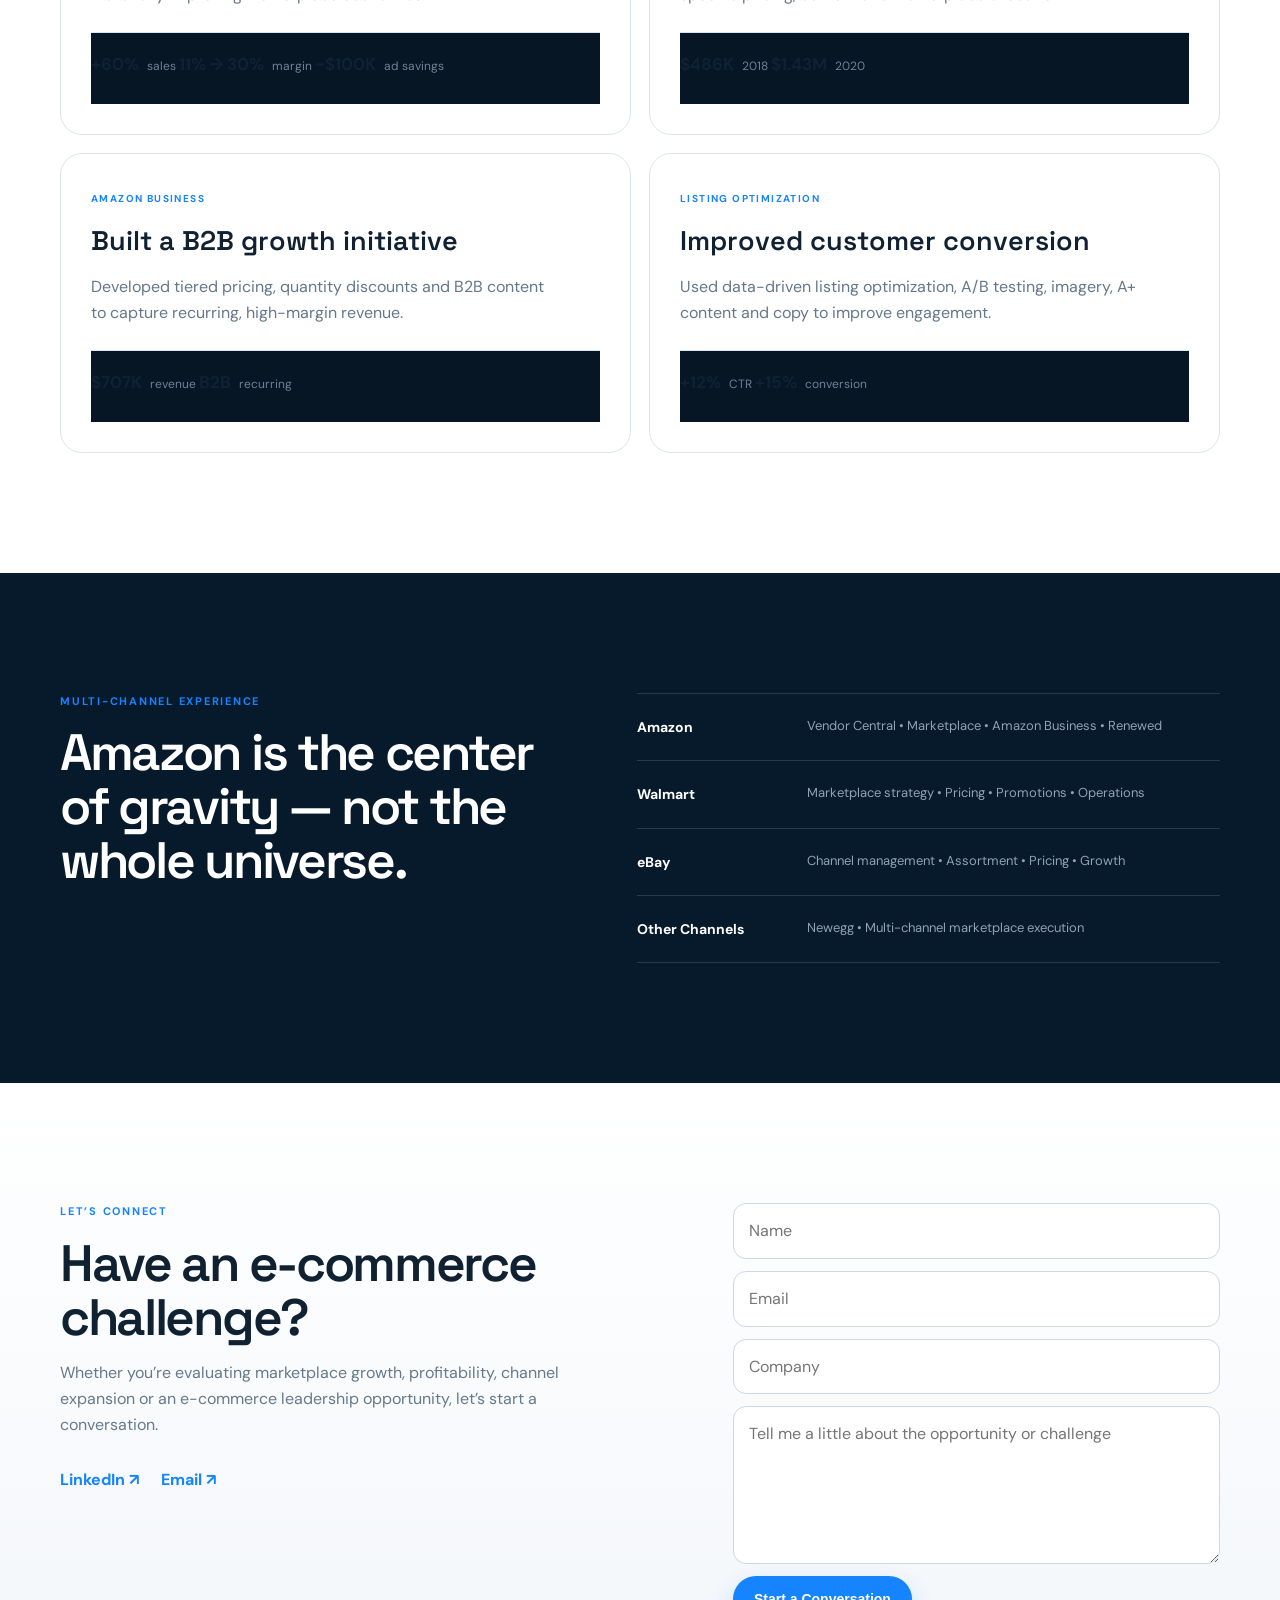
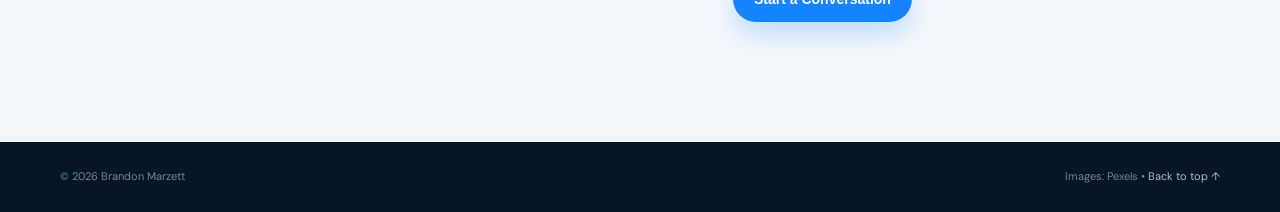
==== commit 8d8cdca0: "Add files via upload" ====
--- a/index.html
+++ b/index.html
@@ -4,62 +4,37 @@
 <meta charset="utf-8">
 <meta name="viewport" content="width=device-width,initial-scale=1">
 <meta name="description" content="Brandon Marzett — E-Commerce & Marketplace Consultant specializing in Amazon, Walmart, eBay, marketplace growth, pricing, content and profitability.">
-<meta name="theme-color" content="#0b1f33">
+<meta name="theme-color" content="#071a2b">
 <title>Brandon Marzett | E-Commerce & Amazon Marketplace Strategy</title>
-<link rel="preconnect" href="https://fonts.googleapis.com">
-<link rel="preconnect" href="https://fonts.gstatic.com" crossorigin>
-<link href="https://fonts.googleapis.com/css2?family=DM+Sans:wght@400;500;600;700&family=Space+Grotesk:wght@500;600;700&display=swap" rel="stylesheet">
-<link rel="stylesheet" href="styles.css">
+<link rel="preconnect" href="https://fonts.googleapis.com"><link rel="preconnect" href="https://fonts.gstatic.com" crossorigin>
+<link href="https://fonts.googleapis.com/css2?family=DM+Sans:wght@400;500;600;700&family=Space+Grotesk:wght@500;600;700&display=swap" rel="stylesheet"><link rel="stylesheet" href="styles.css">
 </head>
 <body>
-<header class="site-header"><div class="wrap nav">
-<a class="logo" href="#top">BRANDON<span> MARZETT</span></a>
-<button id="menu" aria-label="Open navigation">☰</button>
-<nav id="nav"><a href="#about">About</a><a href="#results">Results</a><a href="#services">Services</a><a href="#work">Experience</a><a href="#contact">Contact</a></nav>
-</div></header>
+<header class="site-header"><div class="wrap nav"><a class="logo" href="#top">BRANDON<span> MARZETT</span></a><button id="menu" aria-label="Open navigation">☰</button><nav id="nav"><a href="#about">About</a><a href="#results">Results</a><a href="#services">Services</a><a href="#work">Experience</a><a href="#contact">Contact</a></nav></div></header>
 <main id="top">
-<section class="hero"><div class="wrap hero-grid">
-<div class="hero-copy"><p class="eyebrow">E-COMMERCE • AMAZON • MARKETPLACE STRATEGY</p>
-<h1>Turn marketplace data into <em>profitable growth.</em></h1>
-<p class="lead">Senior e-commerce leader with hands-on experience across Amazon Vendor Central, Amazon Marketplace, Walmart, eBay and multi-channel retail.</p>
-<div class="buttons"><a class="btn blue" href="#contact">Discuss a Project</a><a class="btn outline" href="#results">View Results</a></div>
-<div class="trust-row"><span>Amazon</span><span>Walmart</span><span>eBay</span><span>Vendor Central</span></div></div>
-<div class="hero-visual"><div class="image-card"><img src="https://images.pexels.com/photos/3861957/pexels-photo-3861957.jpeg?auto=compress&cs=tinysrgb&w=1400" alt="Laptop displaying business analytics in a modern office" loading="eager"><div class="image-label"><span>MARKETPLACE ANALYTICS</span><b>Revenue • Conversion • Profitability</b></div></div></div>
-</div></section>
+<section class="hero"><div class="wrap hero-grid"><div class="hero-copy reveal"><p class="eyebrow">E-COMMERCE • AMAZON • MARKETPLACE STRATEGY</p><h1>Turn marketplace data into <em>profitable growth.</em></h1><p class="lead">Senior e-commerce leader with hands-on experience across Amazon Vendor Central, Amazon Marketplace, Walmart, eBay and multi-channel retail.</p><div class="buttons"><a class="btn blue" href="#contact">Discuss a Project</a><a class="btn outline" href="#results">View Results</a></div><div class="trust-row"><span>Amazon</span><span>Walmart</span><span>eBay</span><span>Vendor Central</span></div></div><div class="hero-visual reveal"><div class="image-card"><img src="https://images.pexels.com/photos/6169635/pexels-photo-6169635.jpeg?auto=compress&cs=tinysrgb&w=1600" alt="E-commerce employee working with packages in a warehouse" loading="eager"><div class="image-label"><span>MARKETPLACE EXECUTION</span><b>Inventory • Operations • Growth</b></div></div><div class="float-card float-a"><strong>+60%</strong><small>SALES GROWTH</small></div><div class="float-card float-b"><strong>11% → 30%</strong><small>MARGIN EXPANSION</small></div></div></div></section>
 
-<section id="results" class="dark section"><div class="wrap"><div class="section-head"><div><p class="eyebrow">SELECTED RESULTS</p><h2>Results that tell the story.</h2></div><p>Representative outcomes from marketplace, pricing, advertising and content initiatives.</p></div>
-<div class="results"><article><strong>+60%</strong><h3>Sales Growth</h3><p>Swiss Digital sales growth through pricing, promotions and PPC optimization.</p></article>
-<article><strong>11% → 30%</strong><h3>Margin Expansion</h3><p>Improved marketplace margins through pricing and advertising optimization.</p></article>
-<article><strong>$707K</strong><h3>Amazon Business Revenue</h3><p>High-margin recurring revenue from a B2B marketplace initiative.</p></article>
-<article><strong>+15%</strong><h3>Conversion Rate</h3><p>Listing optimization using A/B testing, imagery, A+ content and copy.</p></article>
-<article><strong>$486K → $1.43M</strong><h3>Casio eBay Growth</h3><p>Expanded annual eBay sales between 2018 and 2020.</p></article>
-<article><strong>~$100K</strong><h3>Annual Ad Savings</h3><p>Reduced advertising spend from roughly $150K to $50K while growing sales.</p></article>
-</div></div></section>
+<section id="results" class="dark section"><div class="wrap"><div class="section-head reveal"><div><p class="eyebrow">SELECTED RESULTS</p><h2>Results that tell the story.</h2></div><p>Representative outcomes from marketplace, pricing, advertising and content initiatives.</p></div><div class="results stagger"><article><strong>+60%</strong><h3>Sales Growth</h3><p>Swiss Digital sales growth through pricing, promotions and PPC optimization.</p></article><article><strong>11% → 30%</strong><h3>Margin Expansion</h3><p>Improved marketplace margins through pricing and advertising optimization.</p></article><article><strong>$707K</strong><h3>Amazon Business Revenue</h3><p>High-margin recurring revenue from a B2B marketplace initiative.</p></article><article><strong>+15%</strong><h3>Conversion Rate</h3><p>Listing optimization using A/B testing, imagery, A+ content and copy.</p></article><article><strong>$486K → $1.43M</strong><h3>Casio eBay Growth</h3><p>Expanded annual eBay sales between 2018 and 2020.</p></article><article><strong>~$100K</strong><h3>Annual Ad Savings</h3><p>Reduced advertising spend from roughly $150K to $50K while growing sales.</p></article></div>
+<div class="dashboard reveal"><div class="viz-card"><div class="viz-top"><div><span>Case study visualization</span><h3>Casio eBay sales growth</h3></div><span>2018 → 2020</span></div><svg class="chart-svg" viewBox="0 0 720 300" role="img" aria-label="Casio eBay sales increased from 486 thousand dollars in 2018 to 1.43 million dollars in 2020"><defs><linearGradient id="areaGrad" x1="0" x2="0" y1="0" y2="1"><stop offset="0" stop-color="#55aaff" stop-opacity=".55"/><stop offset="1" stop-color="#55aaff" stop-opacity="0"/></linearGradient></defs><g class="chart-grid"><line x1="55" y1="40" x2="700" y2="40"/><line x1="55" y1="115" x2="700" y2="115"/><line x1="55" y1="190" x2="700" y2="190"/><line x1="55" y1="265" x2="700" y2="265"/></g><path class="chart-area" d="M55 214 C205 198 290 164 375 151 C485 130 585 84 700 48 L700 265 L55 265 Z"/><path class="chart-line" d="M55 214 C205 198 290 164 375 151 C485 130 585 84 700 48"/><g fill="#dcecff" font-family="DM Sans" font-size="13"><text x="55" y="288">2018 · $486K</text><text x="335" y="288">2019</text><text x="595" y="288">2020 · $1.43M</text></g></svg></div><div class="viz-card"><div class="viz-top"><div><span>Efficiency snapshot</span><h3>Advertising spend</h3></div><span>Annual</span></div><div class="bar-chart"><div class="bar"><i style="--h:100%"></i><b>$150K</b><small>Before</small></div><div class="bar"><i style="--h:33.4%"></i><b>$50K</b><small>After</small></div><div class="bar"><i style="--h:66.7%"></i><b>~$100K</b><small>Savings</small></div></div><div class="kpi-grid"><div class="kpi"><strong>−67%</strong><span>SPEND</span></div><div class="kpi"><strong>+60%</strong><span>SALES</span></div></div></div></div></div></section>
 
-<section id="about" class="section"><div class="wrap split"><div><p class="eyebrow">ABOUT</p><h2>Marketplace strategy grounded in execution.</h2></div><div class="copy"><p>I’m Brandon Marzett, a senior e-commerce and marketplace professional focused on the intersection of growth, profitability and operational execution.</p><p>My experience spans Amazon Vendor Central, Amazon marketplace management, Walmart, eBay and other digital channels. I work across pricing, assortment, content, inventory, promotions, advertising and performance analysis.</p><p>The goal is straightforward: identify what is holding a marketplace back, quantify the opportunity and turn the analysis into an executable plan.</p></div></div></section>
+<section id="about" class="section"><div class="wrap split"><div class="reveal"><p class="eyebrow">ABOUT</p><h2>Marketplace strategy grounded in execution.</h2></div><div class="copy reveal"><p>I’m Brandon Marzett, a senior e-commerce and marketplace professional focused on the intersection of growth, profitability and operational execution.</p><p>My experience spans Amazon Vendor Central, Amazon marketplace management, Walmart, eBay and other digital channels. I work across pricing, assortment, content, inventory, promotions, advertising and performance analysis.</p><p>The goal is straightforward: identify what is holding a marketplace back, quantify the opportunity and turn the analysis into an executable plan.</p></div></div></section>
 
-<section class="image-band"><div class="wrap image-band-grid"><div class="image-card wide"><img src="https://images.pexels.com/photos/12969403/pexels-photo-12969403.jpeg?auto=compress&cs=tinysrgb&w=1600" alt="E-commerce analytics dashboard on laptop" loading="lazy"></div><div><p class="eyebrow">DATA-DRIVEN DECISIONS</p><h2>Better visibility. Better decisions.</h2><p>Marketplace management is a constant balance of revenue, conversion, inventory, advertising efficiency and contribution margin. I bring those inputs together to make decisions with commercial context.</p><div class="pill-row"><span>Pricing</span><span>Content</span><span>Inventory</span><span>PPC</span><span>Forecasting</span><span>Assortment</span></div></div></div></section>
+<section class="image-band"><div class="wrap image-band-grid"><div class="image-card wide reveal"><img src="https://images.pexels.com/photos/12820603/pexels-photo-12820603.jpeg?auto=compress&cs=tinysrgb&w=1800" alt="Modern Amazon warehouse building illuminated at night" loading="lazy"><div class="image-label"><span>MARKETPLACE SCALE</span><b>Strategy has to work at operational scale</b></div></div><div class="reveal"><p class="eyebrow">DATA-DRIVEN DECISIONS</p><h2>Better visibility. Better decisions.</h2><p>Marketplace management is a constant balance of revenue, conversion, inventory, advertising efficiency and contribution margin. I bring those inputs together to make decisions with commercial context.</p><div class="pill-row"><span>Pricing</span><span>Content</span><span>Inventory</span><span>PPC</span><span>Forecasting</span><span>Assortment</span></div></div></div></section>
 
-<section id="services" class="section gray"><div class="wrap"><p class="eyebrow">CONSULTING CAPABILITIES</p><h2>Where I can help.</h2><div class="services">
-<article><span>01</span><h3>Amazon Strategy</h3><p>Marketplace and Vendor Central strategy, catalog health, assortment, pricing and growth planning.</p></article>
-<article><span>02</span><h3>Listing Optimization</h3><p>Titles, bullets, imagery, A+ content, search terms and conversion-focused improvements.</p></article>
-<article><span>03</span><h3>Profitability</h3><p>Pricing, MAP, promotions, margin analysis and advertising efficiency tied to commercial goals.</p></article>
-<article><span>04</span><h3>Marketplace Expansion</h3><p>Channel strategy and execution across Walmart, eBay and other digital marketplaces.</p></article>
-<article><span>05</span><h3>PPC & Performance</h3><p>Campaign structure, ACOS analysis, budget allocation and performance optimization.</p></article>
-<article><span>06</span><h3>Analytics & Planning</h3><p>Forecasting, inventory planning, market analysis and KPI frameworks for better decisions.</p></article>
-</div></div></section>
+<section id="services" class="section gray"><div class="wrap"><p class="eyebrow reveal">CONSULTING CAPABILITIES</p><h2 class="reveal">Where I can help.</h2><div class="services stagger"><article><span>01</span><h3>Amazon Strategy</h3><p>Marketplace and Vendor Central strategy, catalog health, assortment, pricing and growth planning.</p></article><article><span>02</span><h3>Listing Optimization</h3><p>Titles, bullets, imagery, A+ content, search terms and conversion-focused improvements.</p></article><article><span>03</span><h3>Profitability</h3><p>Pricing, MAP, promotions, margin analysis and advertising efficiency tied to commercial goals.</p></article><article><span>04</span><h3>Marketplace Expansion</h3><p>Channel strategy and execution across Walmart, eBay and other digital marketplaces.</p></article><article><span>05</span><h3>PPC & Performance</h3><p>Campaign structure, ACOS analysis, budget allocation and performance optimization.</p></article><article><span>06</span><h3>Analytics & Planning</h3><p>Forecasting, inventory planning, market analysis and KPI frameworks for better decisions.</p></article></div></div></section>
 
-<section id="work" class="section"><div class="wrap"><p class="eyebrow">SELECTED EXPERIENCE</p><h2>Four examples of marketplace impact.</h2><div class="cases">
-<article><div><span>SWISS DIGITAL</span><h3>Growth + profitability</h3><p>Optimized pricing, promotions and PPC to increase sales while materially improving marketplace economics.</p></div><footer><b>+60%</b> sales <b>11% → 30%</b> margin <b>~$100K</b> ad savings</footer></article>
-<article><div><span>CASIO</span><h3>Scaled an eBay channel</h3><p>Managed core watch product lines and applied channel-specific pricing, content and marketplace execution.</p></div><footer><b>$486K</b> 2018 <b>$1.43M</b> 2020</footer></article>
-<article><div><span>AMAZON BUSINESS</span><h3>Built a B2B growth initiative</h3><p>Developed tiered pricing, quantity discounts and B2B content to capture recurring, high-margin revenue.</p></div><footer><b>$707K</b> revenue <b>B2B</b> recurring</footer></article>
-<article><div><span>LISTING OPTIMIZATION</span><h3>Improved customer conversion</h3><p>Used data-driven listing optimization, A/B testing, imagery, A+ content and copy to improve engagement.</p></div><footer><b>+12%</b> CTR <b>+15%</b> conversion</footer></article>
-</div></div></section>
+<section id="work" class="section"><div class="wrap"><p class="eyebrow reveal">SELECTED EXPERIENCE</p><h2 class="reveal">Four examples of marketplace impact.</h2><div class="cases stagger"><article><div><span>SWISS DIGITAL</span><h3>Growth + profitability</h3><p>Optimized pricing, promotions and PPC to increase sales while materially improving marketplace economics.</p></div><footer><b>+60%</b> sales <b>11% → 30%</b> margin <b>~$100K</b> ad savings</footer></article><article><div><span>CASIO</span><h3>Scaled an eBay channel</h3><p>Managed core watch product lines and applied channel-specific pricing, content and marketplace execution.</p></div><footer><b>$486K</b> 2018 <b>$1.43M</b> 2020</footer></article><article><div><span>AMAZON BUSINESS</span><h3>Built a B2B growth initiative</h3><p>Developed tiered pricing, quantity discounts and B2B content to capture recurring, high-margin revenue.</p></div><footer><b>$707K</b> revenue <b>B2B</b> recurring</footer></article><article><div><span>LISTING OPTIMIZATION</span><h3>Improved customer conversion</h3><p>Used data-driven listing optimization, A/B testing, imagery, A+ content and copy to improve engagement.</p></div><footer><b>+12%</b> CTR <b>+15%</b> conversion</footer></article></div></div></section>
 
-<section class="dark section"><div class="wrap credentials"><div><p class="eyebrow">MULTI-CHANNEL EXPERIENCE</p><h2>Amazon is the center of gravity — not the whole universe.</h2></div><div class="channel-list"><div><b>Amazon</b><span>Vendor Central • Marketplace • Amazon Business • Renewed</span></div><div><b>Walmart</b><span>Marketplace strategy • Pricing • Promotions • Operations</span></div><div><b>eBay</b><span>Channel management • Assortment • Pricing • Growth</span></div><div><b>Other Channels</b><span>Newegg • Multi-channel marketplace execution</span></div></div></div></section>
+<section class="dark section"><div class="wrap credentials"><div class="reveal"><p class="eyebrow">MULTI-CHANNEL EXPERIENCE</p><h2>Amazon is the center of gravity — not the whole universe.</h2></div><div class="channel-list reveal"><div><b>Amazon</b><span>Vendor Central • Marketplace • Amazon Business • Renewed</span></div><div><b>Walmart</b><span>Marketplace strategy • Pricing • Promotions • Operations</span></div><div><b>eBay</b><span>Channel management • Assortment • Pricing • Growth</span></div><div><b>Other Channels</b><span>Newegg • Multi-channel marketplace execution</span></div></div></div></section>
 
-<section id="contact" class="section contact-section"><div class="wrap contact"><div><p class="eyebrow">LET’S CONNECT</p><h2>Have an e-commerce challenge?</h2><p>Whether you’re evaluating marketplace growth, profitability, channel expansion or an e-commerce leadership opportunity, let’s start a conversation.</p><div class="links"><a href="https://www.linkedin.com/" target="_blank" rel="noopener">LinkedIn ↗</a><a href="mailto:YOUR-EMAIL@example.com">Email ↗</a></div></div><form action="mailto:YOUR-EMAIL@example.com" method="post" enctype="text/plain"><input name="name" placeholder="Name" required><input name="email" type="email" placeholder="Email" required><input name="company" placeholder="Company"><textarea name="message" rows="5" placeholder="Tell me a little about the opportunity or challenge" required></textarea><button class="btn blue" type="submit">Start a Conversation</button></form></div></section>
+<section id="contact" class="section contact-section"><div class="wrap contact"><div class="reveal"><p class="eyebrow">LET’S CONNECT</p><h2>Have an e-commerce challenge?</h2><p>Whether you’re evaluating marketplace growth, profitability, channel expansion or an e-commerce leadership opportunity, let’s start a conversation.</p><div class="links"><a href="https://www.linkedin.com/" target="_blank" rel="noopener">LinkedIn ↗</a><a href="mailto:YOUR-EMAIL@example.com">Email ↗</a></div></div><form class="reveal" action="mailto:YOUR-EMAIL@example.com" method="post" enctype="text/plain"><input name="name" placeholder="Name" required><input name="email" type="email" placeholder="Email" required><input name="company" placeholder="Company"><textarea name="message" rows="5" placeholder="Tell me a little about the opportunity or challenge" required></textarea><button class="btn blue" type="submit">Start a Conversation</button></form></div></section>
 </main>
 <footer><div class="wrap"><span>© 2026 Brandon Marzett</span><span>Images: Pexels • <a href="#top">Back to top ↑</a></span></div></footer>
-<script>const b=document.getElementById('menu'),n=document.getElementById('nav');b.onclick=()=>n.classList.toggle('open');document.querySelectorAll('nav a').forEach(a=>a.onclick=()=>n.classList.remove('open'));</script>
+<script>
+const header=document.querySelector('.site-header'),menu=document.getElementById('menu'),nav=document.getElementById('nav');
+menu.onclick=()=>nav.classList.toggle('open');document.querySelectorAll('nav a').forEach(a=>a.onclick=()=>nav.classList.remove('open'));
+const onScroll=()=>{document.documentElement.style.setProperty('--scroll',Math.min(window.scrollY/(document.documentElement.scrollHeight-window.innerHeight),1));header.classList.toggle('scrolled',window.scrollY>20)};window.addEventListener('scroll',onScroll,{passive:true});onScroll();
+const io=new IntersectionObserver(entries=>entries.forEach(e=>{if(e.isIntersecting){e.target.classList.add('visible');io.unobserve(e.target)}}),{threshold:.12});document.querySelectorAll('.reveal,.stagger,.viz-card').forEach(el=>io.observe(el));
+const heroImage=document.querySelector('.hero-visual .image-card');window.addEventListener('scroll',()=>{if(heroImage&&window.innerWidth>900){const y=Math.min(window.scrollY*.10,70);heroImage.style.transform=`translateY(${y}px)`}},{passive:true});
+</script>
 </body></html>
--- a/styles.css
+++ b/styles.css
@@ -1,3 +1,3 @@
-:root{--navy:#0b1f33;--navy2:#102d48;--blue:#0a66c2;--text:#152536;--muted:#637284;--line:#dfe5eb;--bg:#fff;--soft:#f5f7f9;--max:1160px}*{box-sizing:border-box}html{scroll-behavior:smooth}body{margin:0;font-family:"DM Sans",sans-serif;color:var(--text);line-height:1.65;background:#fff}h1,h2,h3{font-family:"Space Grotesk",sans-serif;line-height:1.08;margin-top:0}a{text-decoration:none;color:inherit}.wrap{width:min(var(--max),calc(100% - 40px));margin:auto}.site-header{position:sticky;top:0;z-index:10;background:#ffffffed;backdrop-filter:blur(14px);border-bottom:1px solid #e7ebef}.nav{height:70px;display:flex;align-items:center;justify-content:space-between}.logo{font:700 17px "Space Grotesk";letter-spacing:.08em}.logo span{font-weight:500;color:#6b7785}nav{display:flex;gap:28px;font-size:13px;font-weight:600;color:#4b5b6b}nav a:hover{color:var(--blue)}#menu{display:none;border:0;background:none;font-size:24px}.hero{padding:105px 0 100px;background:linear-gradient(180deg,#f8fafc 0,#fff 100%)}.hero-grid{display:grid;grid-template-columns:1.08fr .92fr;gap:75px;align-items:center}.eyebrow{font-size:10px;letter-spacing:.18em;font-weight:700;color:var(--blue);margin:0 0 18px}.hero h1{font-size:clamp(50px,6vw,76px);letter-spacing:-.055em;max-width:760px;margin-bottom:25px}.hero h1 em{font-style:normal;color:var(--blue)}.lead{font-size:18px;color:var(--muted);max-width:680px;margin-bottom:30px}.buttons{display:flex;gap:10px;flex-wrap:wrap}.btn{display:inline-block;padding:12px 18px;border-radius:7px;font-size:13px;font-weight:700;border:1px solid transparent;cursor:pointer}.blue{background:var(--blue);color:#fff}.blue:hover{background:#084f96}.outline{border-color:#cfd7df;background:#fff;color:var(--text)}.trust-row{display:flex;gap:22px;flex-wrap:wrap;margin-top:35px;color:#7b8794;font-size:11px;font-weight:700;letter-spacing:.04em}.hero-visual{position:relative}.image-card{background:#fff;border:1px solid #dfe5eb;border-radius:18px;padding:9px;box-shadow:0 28px 70px #13293d14}.image-card img{width:100%;display:block;aspect-ratio:1.25/1;object-fit:cover;border-radius:12px}.image-label{padding:15px 8px 8px}.image-label span,.image-label b{display:block}.image-label span{font-size:9px;color:var(--blue);letter-spacing:.15em;font-weight:700}.image-label b{font:600 15px "Space Grotesk";margin-top:5px}.section{padding:95px 0}.dark{background:var(--navy);color:#fff}.dark .eyebrow{color:#6ea8e6}.section-head{display:flex;justify-content:space-between;gap:50px;align-items:end;margin-bottom:35px}.section-head>p{max-width:390px;color:#9eabb8;font-size:13px}.section h2{font-size:clamp(38px,4.5vw,54px);letter-spacing:-.045em;margin-bottom:35px}.results{display:grid;grid-template-columns:repeat(3,1fr);gap:1px;background:#ffffff16;border:1px solid #ffffff16}.results article{padding:30px;background:var(--navy);min-height:215px}.results strong{display:block;font:700 32px "Space Grotesk";color:#78afe7;margin-bottom:22px}.results h3{font-size:18px;margin-bottom:8px}.results p{font-size:12px;color:#9eabb8;margin:0}.split{display:grid;grid-template-columns:.9fr 1.1fr;gap:100px}.copy{max-width:690px}.copy p{font-size:17px;color:var(--muted);margin:0 0 20px}.image-band{padding:90px 0;background:#f8fafc;border-top:1px solid var(--line);border-bottom:1px solid var(--line)}.image-band-grid{display:grid;grid-template-columns:1.1fr .9fr;gap:75px;align-items:center}.image-card.wide img{aspect-ratio:1.45/1}.image-band h2{font-size:45px;letter-spacing:-.045em}.image-band p:not(.eyebrow){color:var(--muted);font-size:15px}.pill-row{display:flex;gap:7px;flex-wrap:wrap;margin-top:25px}.pill-row span{font-size:10px;font-weight:700;color:#506070;background:#fff;border:1px solid var(--line);padding:7px 10px;border-radius:999px}.gray{background:var(--soft)}.services{display:grid;grid-template-columns:repeat(3,1fr);border-top:1px solid var(--line);border-left:1px solid var(--line)}.services article{background:#fff;border-right:1px solid var(--line);border-bottom:1px solid var(--line);padding:30px;min-height:220px}.services span,.cases article>div>span{font-size:10px;color:var(--blue);font-weight:700;letter-spacing:.15em}.services h3{font-size:21px;margin:28px 0 10px}.services p{font-size:13px;color:var(--muted)}.cases{display:grid;grid-template-columns:1fr 1fr;gap:16px}.cases article{min-height:285px;border:1px solid var(--line);border-radius:13px;padding:28px;display:flex;flex-direction:column;justify-content:space-between}.cases h3{font-size:27px;margin:16px 0 10px}.cases p{color:var(--muted);font-size:13px;max-width:550px}.cases footer{display:flex;gap:8px;flex-wrap:wrap}.cases footer b{background:#edf5fc;color:var(--blue);padding:6px 9px;border-radius:6px;font-size:10px}.credentials{display:grid;grid-template-columns:1fr 1fr;gap:90px;align-items:start}.channel-list{border-top:1px solid #ffffff1c}.channel-list div{padding:19px 0;border-bottom:1px solid #ffffff1c}.channel-list b,.channel-list span{display:block}.channel-list b{font:600 18px "Space Grotesk"}.channel-list span{color:#9eabb8;font-size:12px;margin-top:3px}.contact-section{background:#fff}.contact{display:grid;grid-template-columns:1fr 1fr;gap:90px}.contact>div>p:not(.eyebrow){color:var(--muted);max-width:550px}.links{display:flex;gap:10px;margin-top:25px}.links a{padding:9px 13px;border:1px solid var(--line);border-radius:7px;font-size:12px;font-weight:600}.contact form{display:grid;gap:10px}.contact input,.contact textarea{font:14px "DM Sans";padding:13px;border:1px solid #ccd5de;border-radius:7px;background:#fff;color:var(--text)}.contact input:focus,.contact textarea:focus{outline:2px solid #b8d7f4;border-color:var(--blue)}.contact button{justify-self:start}body>footer{padding:22px 0;background:#f5f7f9;color:#7b8794;font-size:11px}footer .wrap{display:flex;justify-content:space-between}footer a{color:var(--blue)}
-@media(max-width:850px){.hero-grid,.split,.image-band-grid,.credentials,.contact{grid-template-columns:1fr;gap:45px}.results,.services{grid-template-columns:1fr 1fr}.cases{grid-template-columns:1fr}.section-head{display:block}.section-head>p{margin-top:-15px}#menu{display:block}nav{display:none;position:absolute;top:70px;left:0;right:0;background:#fff;padding:18px 20px;flex-direction:column;gap:15px;border-bottom:1px solid var(--line)}nav.open{display:flex}}
-@media(max-width:560px){.wrap{width:calc(100% - 28px)}.hero{padding:70px 0}.section{padding:70px 0}.hero h1{font-size:46px}.results,.services{grid-template-columns:1fr}.image-band h2{font-size:38px}footer .wrap{display:block}footer .wrap span+span{display:block;margin-top:5px}}
+:root{--navy:#071a2b;--navy2:#0d2a43;--blue:#1683ff;--ink:#102131;--muted:#627386;--line:#dce4ec;--soft:#f4f7fa;--white:#fff;--radius:24px;--shadow:0 24px 70px rgba(8,29,48,.12);--ease:cubic-bezier(.2,.75,.25,1)}
+*{box-sizing:border-box}html{scroll-behavior:smooth}body{margin:0;color:var(--ink);font-family:'DM Sans',system-ui,sans-serif;background:#fff;line-height:1.6;overflow-x:hidden}body:before{content:"";position:fixed;inset:0 0 auto;height:4px;background:linear-gradient(90deg,var(--blue),#62b0ff);transform:scaleX(var(--scroll,0));transform-origin:left;z-index:9999}.wrap{width:min(1160px,calc(100% - 44px));margin:auto}.site-header{position:fixed;top:0;left:0;right:0;z-index:1000;background:rgba(255,255,255,.78);backdrop-filter:blur(18px);border-bottom:1px solid rgba(14,40,62,.08);transition:.35s var(--ease)}.site-header.scrolled{background:rgba(255,255,255,.92);box-shadow:0 10px 30px rgba(8,29,48,.07)}.nav{height:76px;display:flex;align-items:center;justify-content:space-between}.logo{font:700 14px/1 'Space Grotesk',sans-serif;letter-spacing:.11em;color:var(--ink);text-decoration:none}.logo span{font-weight:500;color:#718195}.nav nav{display:flex;gap:28px}.nav nav a{font-size:14px;color:#4c6072;text-decoration:none;transition:.2s}.nav nav a:hover{color:var(--blue)}#menu{display:none;border:0;background:none;font-size:26px}.hero{min-height:100vh;padding:150px 0 80px;background:radial-gradient(circle at 75% 30%,rgba(22,131,255,.10),transparent 35%),linear-gradient(180deg,#fff 0%,#f7fafc 100%);display:flex;align-items:center}.hero-grid{display:grid;grid-template-columns:1.03fr .97fr;gap:80px;align-items:center}.eyebrow{margin:0 0 16px;color:var(--blue);font-size:11px;font-weight:700;letter-spacing:.16em}.hero h1{font:600 clamp(48px,6vw,78px)/.98 'Space Grotesk',sans-serif;letter-spacing:-.055em;margin:0 0 28px;max-width:760px}.hero h1 em{font-style:normal;color:#0c4e82}.lead{font-size:19px;line-height:1.65;color:#56697b;max-width:650px}.buttons{display:flex;gap:12px;margin:32px 0}.btn{display:inline-flex;align-items:center;justify-content:center;padding:14px 20px;border-radius:999px;text-decoration:none;border:1px solid transparent;font-weight:700;font-size:14px;cursor:pointer}.btn.blue{background:var(--blue);color:#fff;box-shadow:0 12px 28px rgba(22,131,255,.24)}.btn.outline{border-color:#cbd6e0;color:var(--ink);background:#fff}.trust-row{display:flex;gap:24px;flex-wrap:wrap;margin-top:34px;color:#8190a0;font-size:12px;font-weight:600}.hero-visual{position:relative}.image-card{position:relative;overflow:hidden;border-radius:30px;box-shadow:var(--shadow);background:#122b40;transform:translateY(0);transition:transform 1s var(--ease)}.image-card img{display:block;width:100%;height:620px;object-fit:cover;filter:saturate(.9) contrast(1.04);transition:transform 1.4s var(--ease)}.hero-visual:hover .image-card img{transform:scale(1.045)}.image-card:after{content:"";position:absolute;inset:0;background:linear-gradient(180deg,transparent 45%,rgba(4,20,34,.78));pointer-events:none}.image-label{position:absolute;left:28px;right:28px;bottom:26px;color:#fff;z-index:2}.image-label span{display:block;font-size:10px;letter-spacing:.16em;font-weight:700;opacity:.7;margin-bottom:6px}.image-label b{font-size:19px}.float-card{position:absolute;z-index:3;background:rgba(255,255,255,.94);backdrop-filter:blur(14px);border:1px solid rgba(255,255,255,.8);border-radius:18px;padding:15px 18px;box-shadow:0 20px 50px rgba(0,0,0,.16);animation:float 5s ease-in-out infinite}.float-card strong{display:block;font:700 22px 'Space Grotesk'}.float-card small{font-size:10px;color:#687a8c;letter-spacing:.08em}.float-a{left:-34px;top:14%;}.float-b{right:-30px;bottom:17%;animation-delay:-2s}.section{padding:120px 0}.dark{background:var(--navy);color:#fff}.section-head{display:flex;justify-content:space-between;gap:50px;align-items:end;margin-bottom:55px}.section-head h2,.section h2{font:600 clamp(36px,4vw,56px)/1.05 'Space Grotesk',sans-serif;letter-spacing:-.045em;margin:0}.section-head>p{max-width:410px;color:#93a6b8;margin:0}.results{display:grid;grid-template-columns:repeat(3,1fr);gap:1px;background:rgba(255,255,255,.13);border:1px solid rgba(255,255,255,.13);border-radius:22px;overflow:hidden}.results article{padding:36px 30px;background:rgba(255,255,255,.025);min-height:210px;transition:.45s var(--ease)}.results article:hover{background:rgba(255,255,255,.08);transform:translateY(-4px)}.results strong{display:block;font:600 clamp(32px,3.5vw,50px)/1 'Space Grotesk';letter-spacing:-.05em;color:#fff;margin-bottom:18px}.results h3{margin:0 0 8px;font-size:15px}.results p{color:#93a6b8;margin:0;font-size:14px}.dashboard{margin-top:55px;display:grid;grid-template-columns:1.25fr .75fr;gap:18px}.viz-card{border:1px solid rgba(255,255,255,.12);border-radius:24px;background:linear-gradient(145deg,rgba(255,255,255,.07),rgba(255,255,255,.025));padding:28px;overflow:hidden}.viz-top{display:flex;justify-content:space-between;align-items:start;gap:20px;margin-bottom:28px}.viz-top h3{font:600 21px 'Space Grotesk';margin:0}.viz-top span{font-size:11px;color:#8fa2b4;text-transform:uppercase;letter-spacing:.1em}.chart-svg{width:100%;height:auto;display:block}.chart-line{fill:none;stroke:#55aaff;stroke-width:4;stroke-linecap:round;stroke-linejoin:round;stroke-dasharray:1000;stroke-dashoffset:1000}.chart-area{fill:url(#areaGrad);opacity:.4}.chart-grid{stroke:rgba(255,255,255,.08);stroke-width:1}.viz-card.is-visible .chart-line{animation:draw 1.8s 0.15s var(--ease) forwards}.bar-chart{display:flex;align-items:end;height:210px;gap:18px;padding:15px 4px 0}.bar{flex:1;display:flex;flex-direction:column;align-items:center;justify-content:end;height:100%;gap:9px}.bar i{width:min(54px,70%);height:var(--h);display:block;border-radius:9px 9px 3px 3px;background:linear-gradient(180deg,#5ab1ff,#1677d9);transform-origin:bottom;transform:scaleY(0);transition:transform 1.1s var(--ease)}.viz-card.is-visible .bar i{transform:scaleY(1)}.bar b{font-size:11px;color:#b7c6d4}.bar small{font-size:10px;color:#70859a}.kpi-grid{display:grid;grid-template-columns:1fr 1fr;gap:10px}.kpi{padding:20px;border-radius:17px;background:rgba(255,255,255,.05);border:1px solid rgba(255,255,255,.08)}.kpi strong{display:block;font:600 29px 'Space Grotesk';margin-bottom:5px}.kpi span{font-size:11px;color:#8fa2b4}.split{display:grid;grid-template-columns:.85fr 1.15fr;gap:110px}.copy{font-size:17px;color:#607184}.copy p{margin-top:0;margin-bottom:24px}.image-band{padding:90px 0;background:#eaf0f5;overflow:hidden}.image-band-grid{display:grid;grid-template-columns:1.1fr .9fr;gap:80px;align-items:center}.image-card.wide img{height:560px}.image-band .image-card:after{background:linear-gradient(180deg,transparent 35%,rgba(5,24,40,.62))}.pill-row{display:flex;flex-wrap:wrap;gap:9px;margin-top:25px}.pill-row span{padding:8px 12px;border:1px solid #cbd7e1;border-radius:999px;font-size:12px;color:#53677a;background:rgba(255,255,255,.6)}.gray{background:var(--soft)}.services{display:grid;grid-template-columns:repeat(3,1fr);gap:15px;margin-top:55px}.services article{background:#fff;border:1px solid var(--line);border-radius:20px;padding:30px;min-height:220px;transition:.45s var(--ease)}.services article:hover{transform:translateY(-8px);box-shadow:0 20px 45px rgba(8,29,48,.08);border-color:#c8d8e6}.services span{color:var(--blue);font:700 12px 'Space Grotesk'}.services h3{font:600 21px 'Space Grotesk';margin:45px 0 10px}.services p{font-size:14px;color:#657789;margin:0}.cases{display:grid;grid-template-columns:1fr 1fr;gap:18px;margin-top:55px}.cases article{min-height:300px;border:1px solid var(--line);border-radius:22px;padding:30px;display:flex;flex-direction:column;justify-content:space-between;background:#fff;transition:.45s var(--ease)}.cases article:hover{transform:translateY(-6px);box-shadow:var(--shadow)}.cases article>div>span{font-size:10px;color:var(--blue);font-weight:700;letter-spacing:.14em}.cases h3{font:600 27px 'Space Grotesk';margin:14px 0}.cases p{color:#657789;max-width:470px}.cases footer{border-top:1px solid var(--line);padding-top:18px;font-size:12px;color:#718193}.cases footer b{font-size:17px;color:var(--ink);margin-right:5px}.credentials{display:grid;grid-template-columns:.9fr 1.1fr;gap:100px;align-items:start}.channel-list{border-top:1px solid rgba(255,255,255,.13)}.channel-list div{padding:22px 0;border-bottom:1px solid rgba(255,255,255,.13);display:grid;grid-template-columns:150px 1fr;gap:20px}.channel-list b{font-size:14px}.channel-list span{color:#8fa2b4;font-size:13px}.contact-section{background:linear-gradient(180deg,#fff,#f2f6fa)}.contact{display:grid;grid-template-columns:1fr .85fr;gap:100px}.contact p:not(.eyebrow){color:#66798b;max-width:580px}.links{display:flex;gap:22px;margin-top:30px}.links a{color:var(--blue);font-weight:700;text-decoration:none}.contact form{display:grid;gap:12px}.contact input,.contact textarea{width:100%;border:1px solid #cdd8e2;background:#fff;border-radius:13px;padding:14px 15px;font:inherit;outline:none;transition:.2s}.contact input:focus,.contact textarea:focus{border-color:#75b8ff;box-shadow:0 0 0 4px rgba(22,131,255,.1)}.contact textarea{resize:vertical}.contact form .btn{justify-self:start}footer{background:#061624;color:#718598;padding:26px 0;font-size:11px}footer .wrap{display:flex;justify-content:space-between;gap:20px}footer a{color:#a9bdcf;text-decoration:none}.reveal{opacity:0;transform:translateY(45px);transition:opacity .9s var(--ease),transform .9s var(--ease)}.reveal.visible{opacity:1;transform:none}.stagger>*{opacity:0;transform:translateY(24px);transition:opacity .7s var(--ease),transform .7s var(--ease)}.stagger.visible>*{opacity:1;transform:none}.stagger.visible>*:nth-child(2){transition-delay:.08s}.stagger.visible>*:nth-child(3){transition-delay:.16s}.stagger.visible>*:nth-child(4){transition-delay:.24s}.stagger.visible>*:nth-child(5){transition-delay:.32s}.stagger.visible>*:nth-child(6){transition-delay:.4s}@keyframes draw{to{stroke-dashoffset:0}}@keyframes float{0%,100%{transform:translateY(0)}50%{transform:translateY(-12px)}}@media(max-width:900px){.hero-grid,.image-band-grid,.split,.credentials,.contact{grid-template-columns:1fr;gap:45px}.hero{padding-top:125px}.hero h1{font-size:clamp(46px,10vw,68px)}.hero-visual{max-width:700px}.image-card img{height:520px}.float-a{left:10px}.float-b{right:10px}.results{grid-template-columns:1fr 1fr}.dashboard{grid-template-columns:1fr}.services{grid-template-columns:1fr 1fr}.section-head{align-items:start;flex-direction:column;gap:20px}.split{gap:25px}.credentials{gap:40px}.contact{gap:35px}}@media(max-width:650px){.wrap{width:min(100% - 28px,1160px)}.nav{height:68px}.nav nav{display:none;position:absolute;top:68px;left:0;right:0;background:#fff;padding:15px 20px;border-bottom:1px solid var(--line);flex-direction:column;gap:0}.nav nav.open{display:flex}.nav nav a{padding:12px 0}.nav #menu{display:block}.hero{padding:105px 0 55px}.hero h1{font-size:48px}.lead{font-size:17px}.image-card img,.image-card.wide img{height:440px}.float-card{padding:11px 13px}.float-card strong{font-size:18px}.float-b{bottom:9%;}.float-a{top:8%}.section{padding:85px 0}.results,.services,.cases{grid-template-columns:1fr}.results article{min-height:auto}.services article{min-height:190px}.services h3{margin-top:30px}.cases article{min-height:280px}.channel-list div{grid-template-columns:1fr;gap:4px}.contact form .btn{width:100%}footer .wrap{flex-direction:column}}
+@media(prefers-reduced-motion:reduce){html{scroll-behavior:auto}.image-card img,.float-card,.reveal,.stagger>*{transition:none;animation:none}.chart-line{animation:none!important;stroke-dashoffset:0}.bar i{transform:scaleY(1)}}
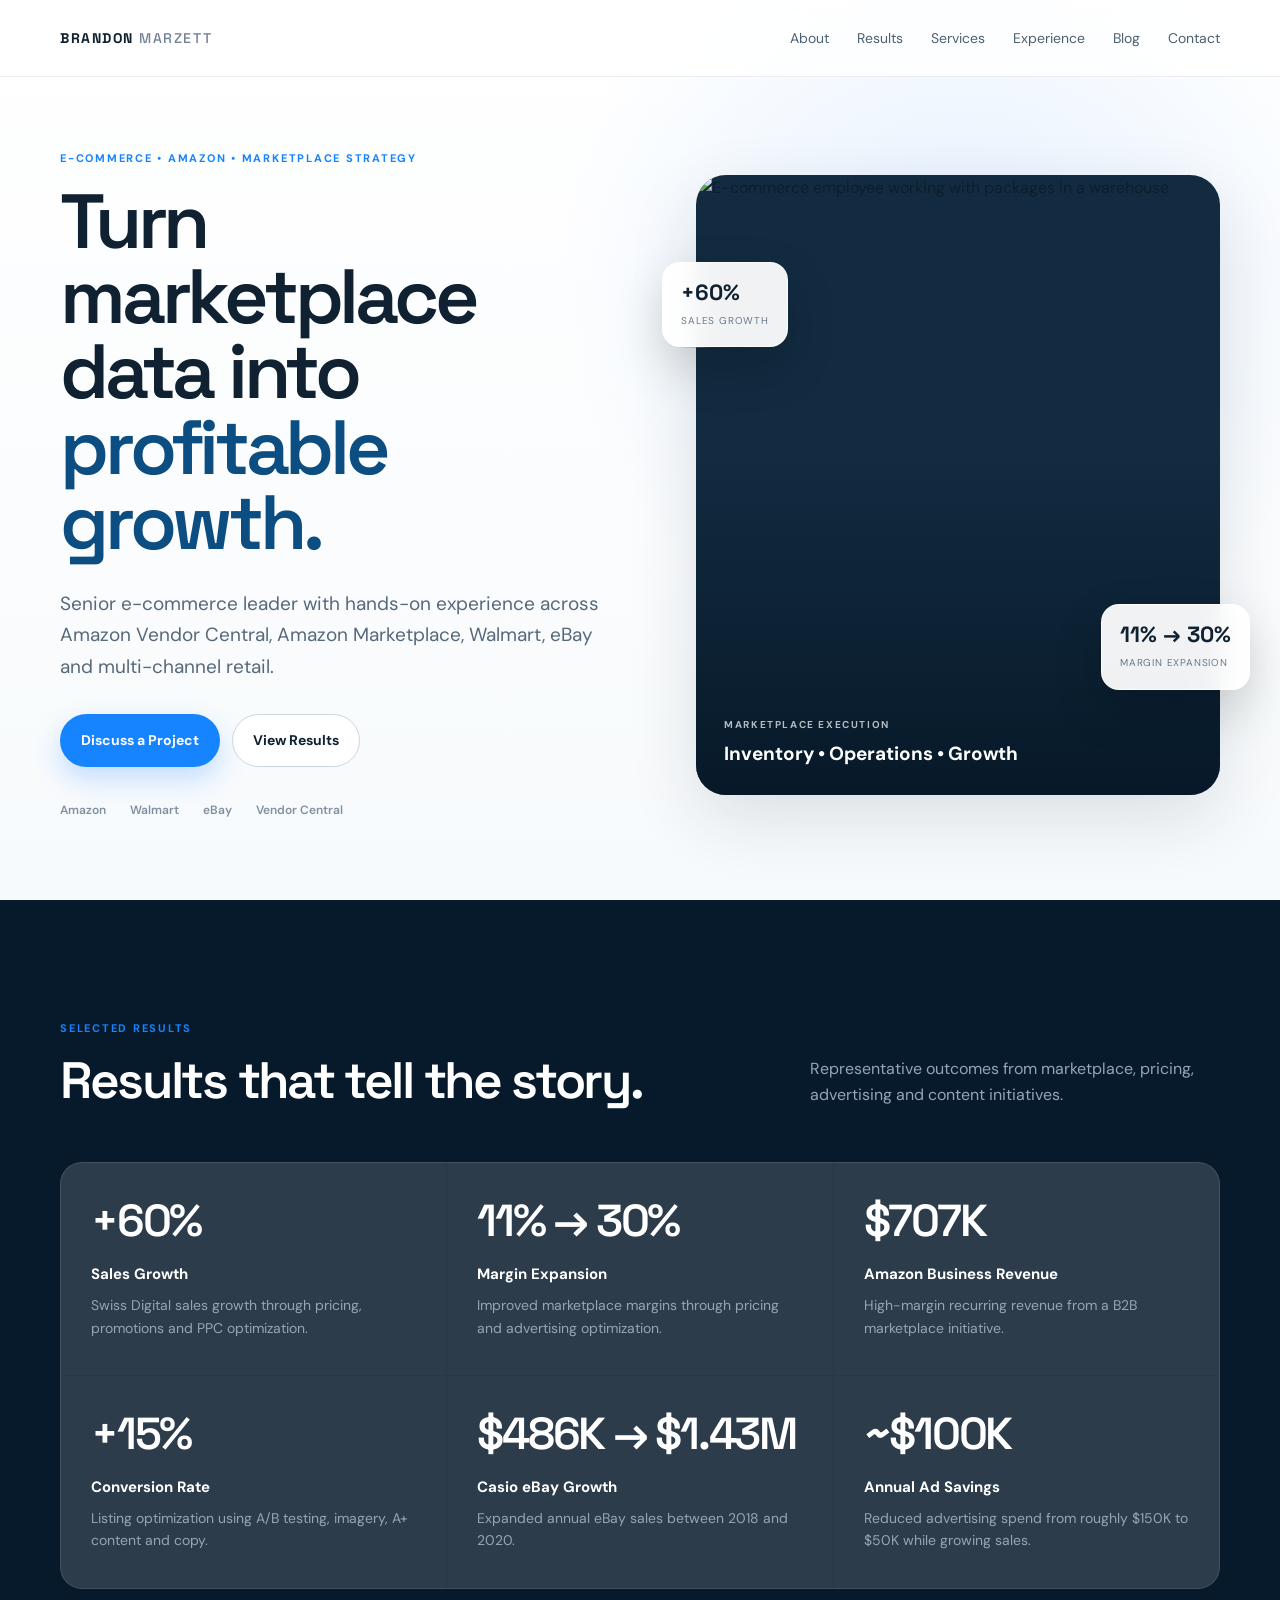
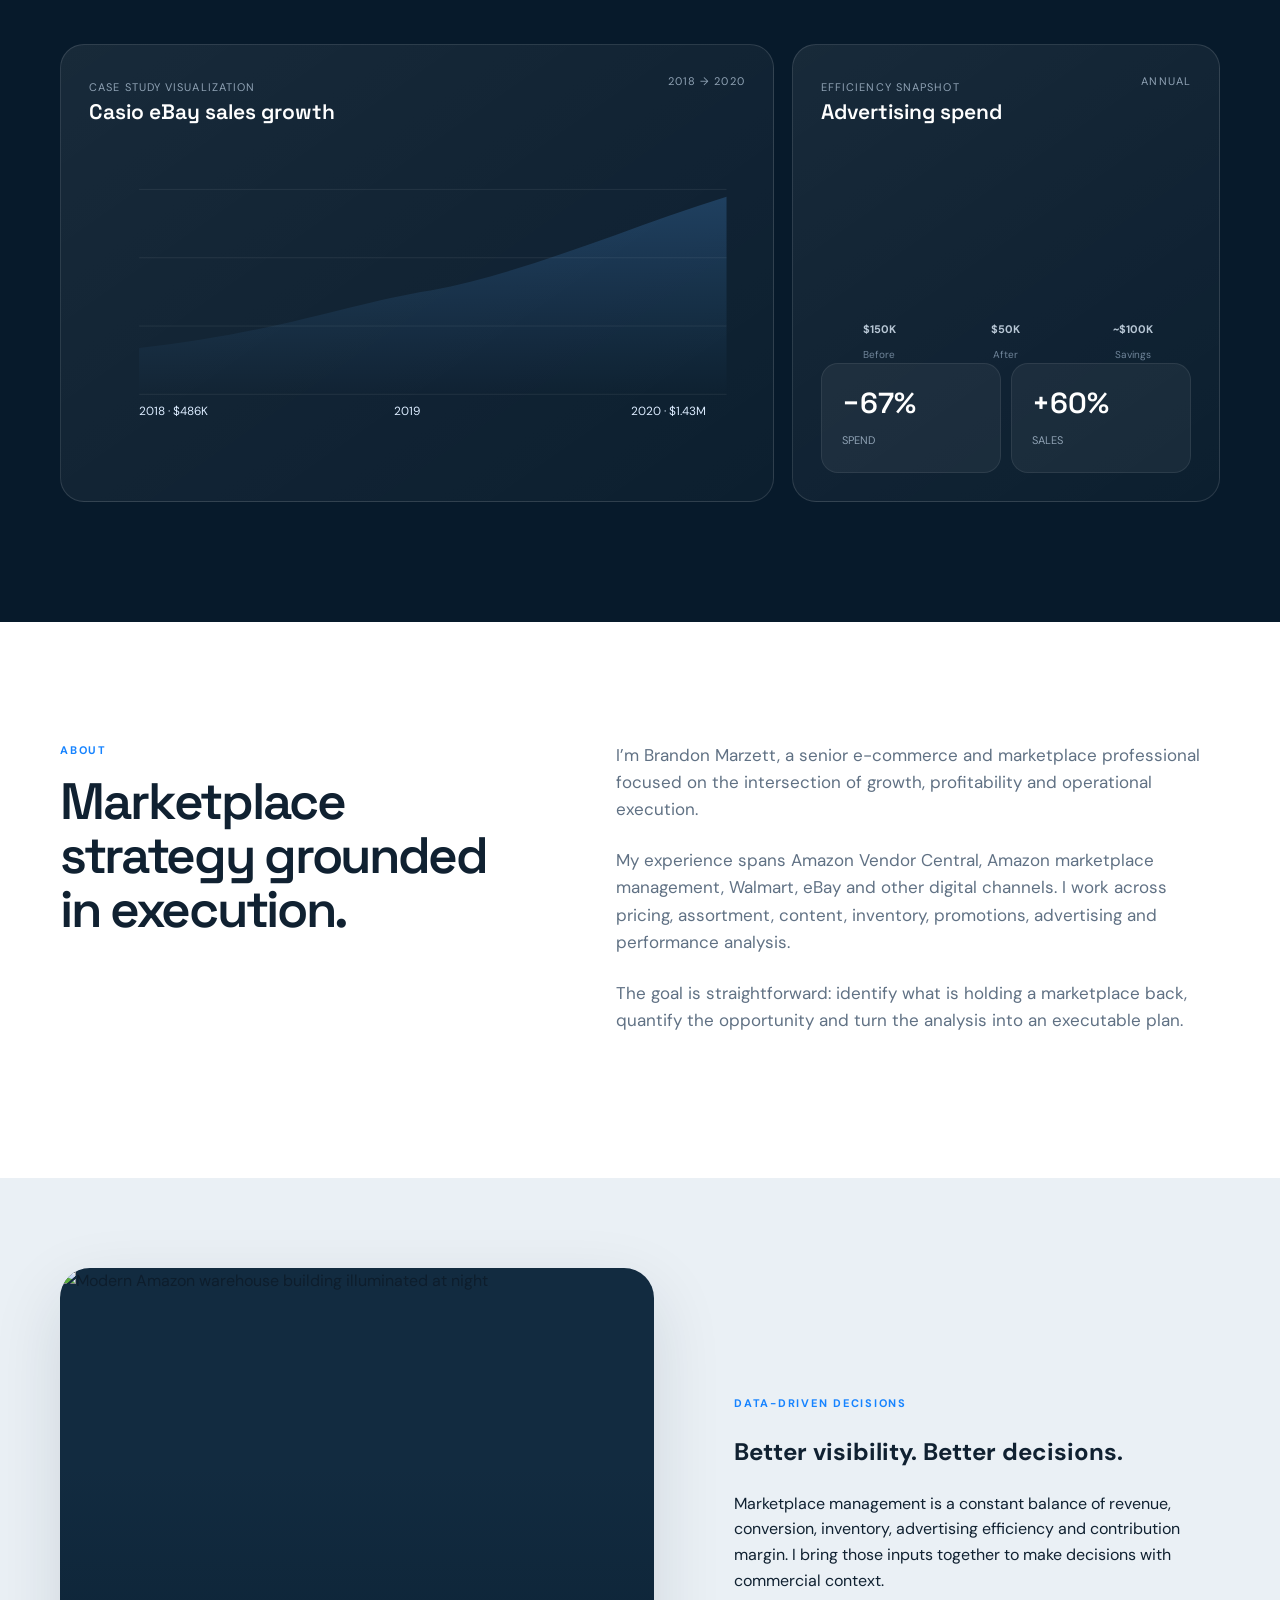
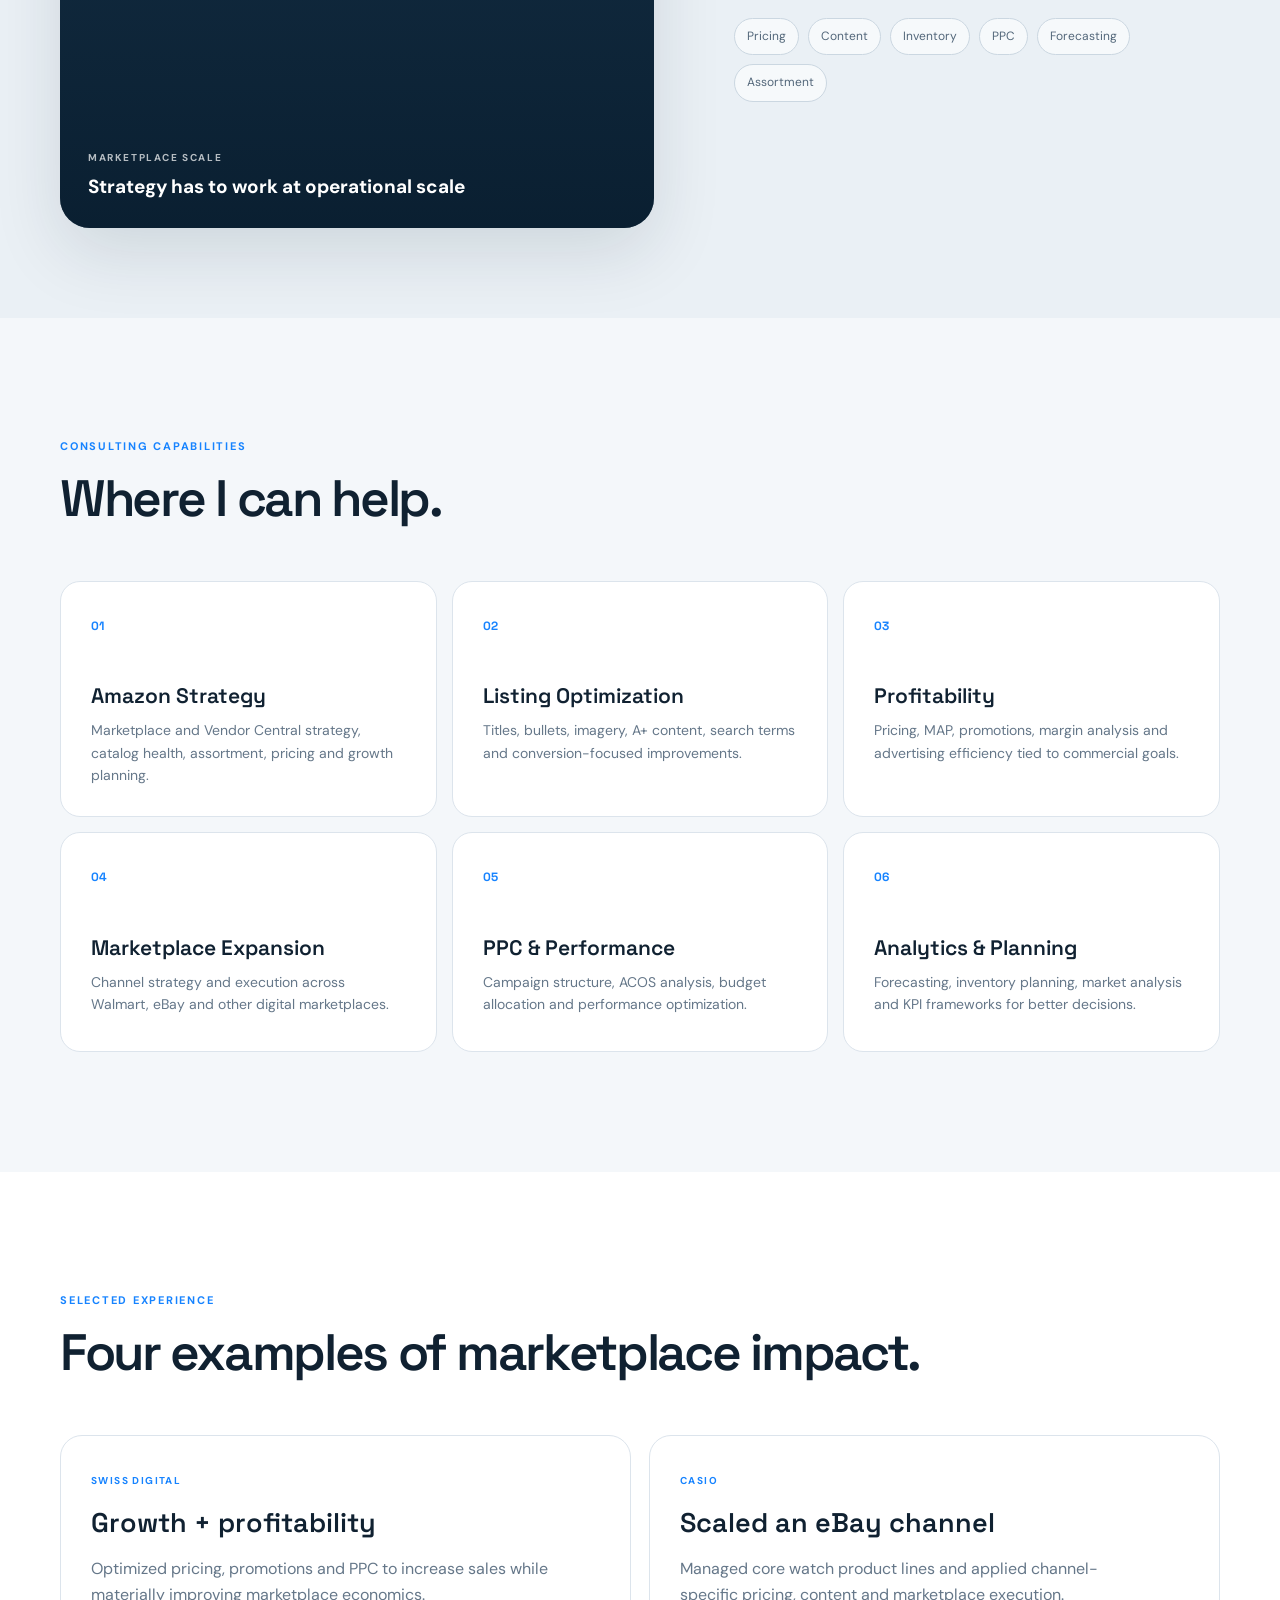
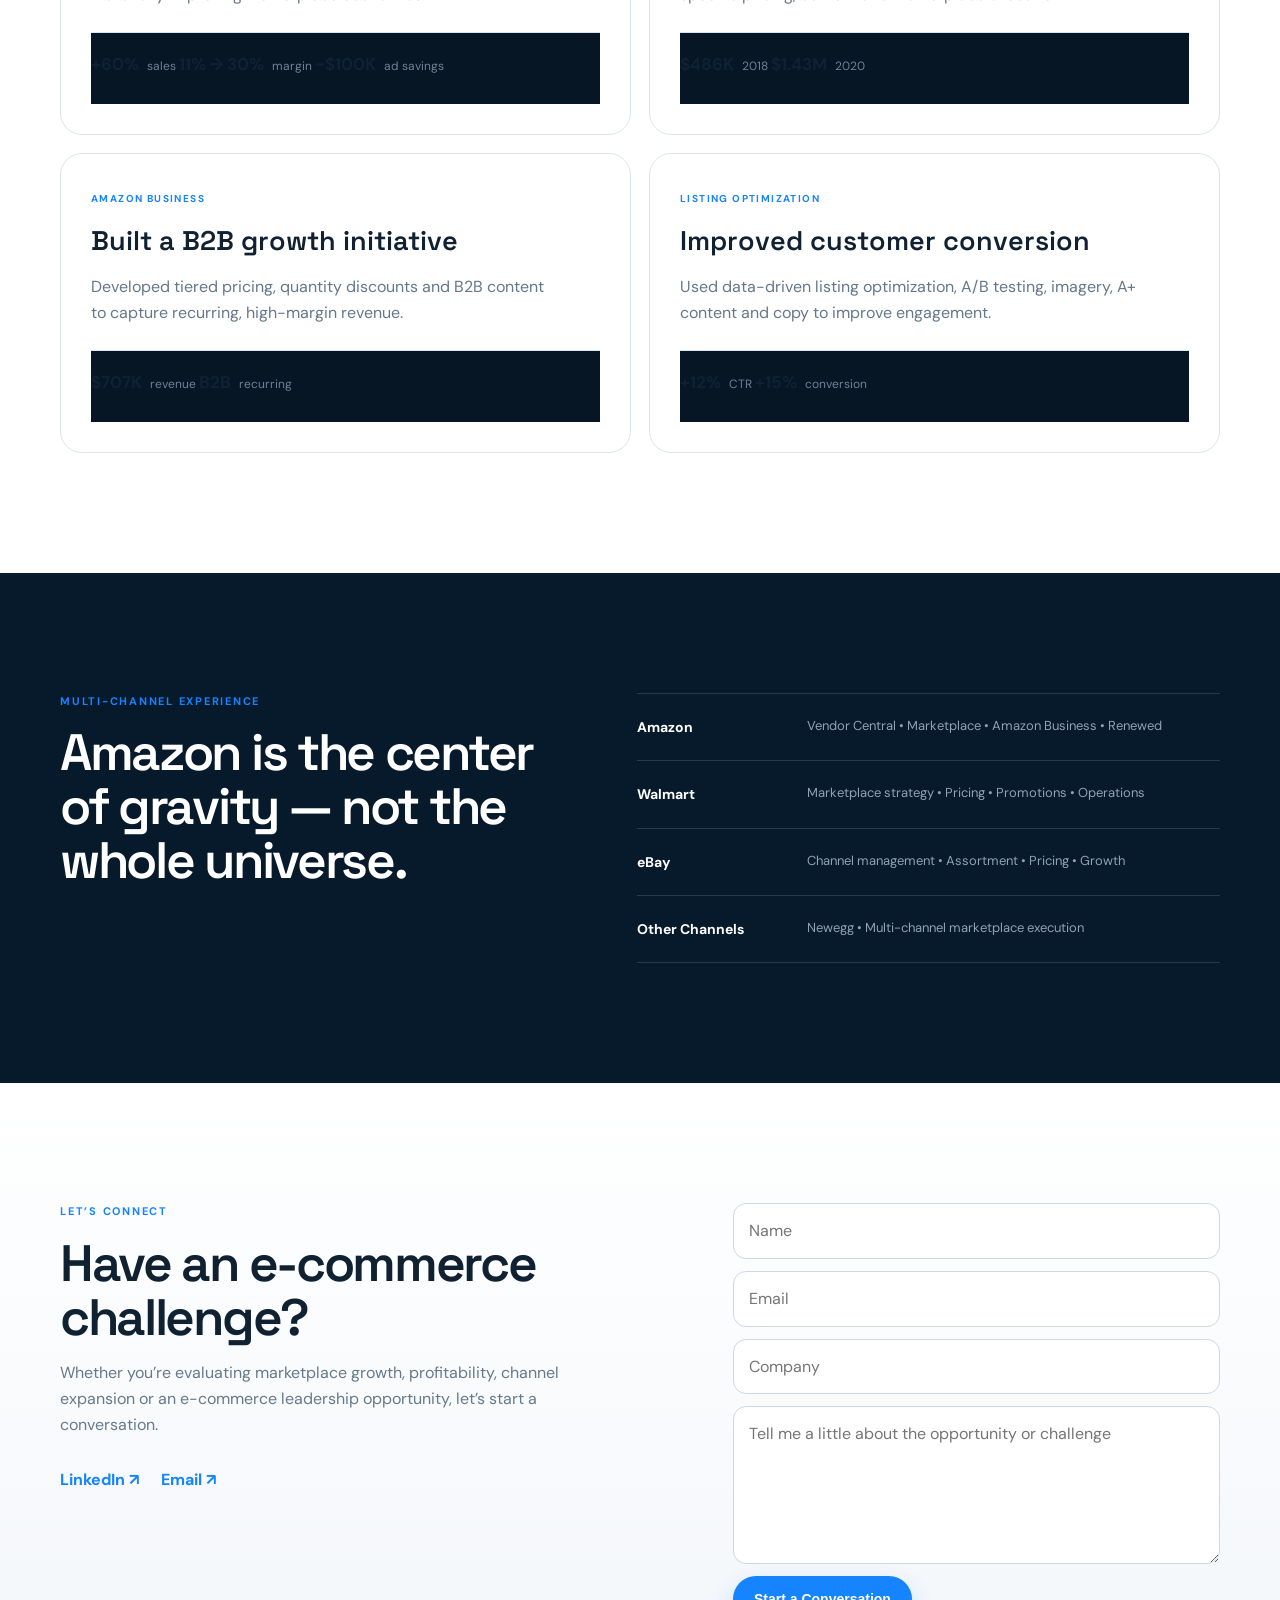
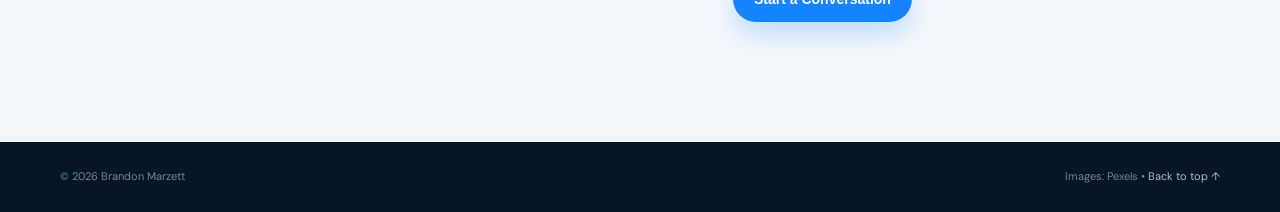
==== commit 60b051ca: "Add files via upload" ====
--- a/index.html
+++ b/index.html
@@ -10,7 +10,7 @@
 <link href="https://fonts.googleapis.com/css2?family=DM+Sans:wght@400;500;600;700&family=Space+Grotesk:wght@500;600;700&display=swap" rel="stylesheet"><link rel="stylesheet" href="styles.css">
 </head>
 <body>
-<header class="site-header"><div class="wrap nav"><a class="logo" href="#top">BRANDON<span> MARZETT</span></a><button id="menu" aria-label="Open navigation">☰</button><nav id="nav"><a href="#about">About</a><a href="#results">Results</a><a href="#services">Services</a><a href="#work">Experience</a><a href="#contact">Contact</a></nav></div></header>
+<header class="site-header"><div class="wrap nav"><a class="logo" href="#top">BRANDON<span> MARZETT</span></a><button id="menu" aria-label="Open navigation">☰</button><nav id="nav"><a href="#about">About</a><a href="#results">Results</a><a href="#services">Services</a><a href="#work">Experience</a><a href="blog.html">Blog</a><a href="#contact">Contact</a></nav></div></header>
 <main id="top">
 <section class="hero"><div class="wrap hero-grid"><div class="hero-copy reveal"><p class="eyebrow">E-COMMERCE • AMAZON • MARKETPLACE STRATEGY</p><h1>Turn marketplace data into <em>profitable growth.</em></h1><p class="lead">Senior e-commerce leader with hands-on experience across Amazon Vendor Central, Amazon Marketplace, Walmart, eBay and multi-channel retail.</p><div class="buttons"><a class="btn blue" href="#contact">Discuss a Project</a><a class="btn outline" href="#results">View Results</a></div><div class="trust-row"><span>Amazon</span><span>Walmart</span><span>eBay</span><span>Vendor Central</span></div></div><div class="hero-visual reveal"><div class="image-card"><img src="https://images.pexels.com/photos/6169635/pexels-photo-6169635.jpeg?auto=compress&cs=tinysrgb&w=1600" alt="E-commerce employee working with packages in a warehouse" loading="eager"><div class="image-label"><span>MARKETPLACE EXECUTION</span><b>Inventory • Operations • Growth</b></div></div><div class="float-card float-a"><strong>+60%</strong><small>SALES GROWTH</small></div><div class="float-card float-b"><strong>11% → 30%</strong><small>MARGIN EXPANSION</small></div></div></div></section>
 
--- a/styles.css
+++ b/styles.css
@@ -1,3 +1,4 @@
 :root{--navy:#071a2b;--navy2:#0d2a43;--blue:#1683ff;--ink:#102131;--muted:#627386;--line:#dce4ec;--soft:#f4f7fa;--white:#fff;--radius:24px;--shadow:0 24px 70px rgba(8,29,48,.12);--ease:cubic-bezier(.2,.75,.25,1)}
 *{box-sizing:border-box}html{scroll-behavior:smooth}body{margin:0;color:var(--ink);font-family:'DM Sans',system-ui,sans-serif;background:#fff;line-height:1.6;overflow-x:hidden}body:before{content:"";position:fixed;inset:0 0 auto;height:4px;background:linear-gradient(90deg,var(--blue),#62b0ff);transform:scaleX(var(--scroll,0));transform-origin:left;z-index:9999}.wrap{width:min(1160px,calc(100% - 44px));margin:auto}.site-header{position:fixed;top:0;left:0;right:0;z-index:1000;background:rgba(255,255,255,.78);backdrop-filter:blur(18px);border-bottom:1px solid rgba(14,40,62,.08);transition:.35s var(--ease)}.site-header.scrolled{background:rgba(255,255,255,.92);box-shadow:0 10px 30px rgba(8,29,48,.07)}.nav{height:76px;display:flex;align-items:center;justify-content:space-between}.logo{font:700 14px/1 'Space Grotesk',sans-serif;letter-spacing:.11em;color:var(--ink);text-decoration:none}.logo span{font-weight:500;color:#718195}.nav nav{display:flex;gap:28px}.nav nav a{font-size:14px;color:#4c6072;text-decoration:none;transition:.2s}.nav nav a:hover{color:var(--blue)}#menu{display:none;border:0;background:none;font-size:26px}.hero{min-height:100vh;padding:150px 0 80px;background:radial-gradient(circle at 75% 30%,rgba(22,131,255,.10),transparent 35%),linear-gradient(180deg,#fff 0%,#f7fafc 100%);display:flex;align-items:center}.hero-grid{display:grid;grid-template-columns:1.03fr .97fr;gap:80px;align-items:center}.eyebrow{margin:0 0 16px;color:var(--blue);font-size:11px;font-weight:700;letter-spacing:.16em}.hero h1{font:600 clamp(48px,6vw,78px)/.98 'Space Grotesk',sans-serif;letter-spacing:-.055em;margin:0 0 28px;max-width:760px}.hero h1 em{font-style:normal;color:#0c4e82}.lead{font-size:19px;line-height:1.65;color:#56697b;max-width:650px}.buttons{display:flex;gap:12px;margin:32px 0}.btn{display:inline-flex;align-items:center;justify-content:center;padding:14px 20px;border-radius:999px;text-decoration:none;border:1px solid transparent;font-weight:700;font-size:14px;cursor:pointer}.btn.blue{background:var(--blue);color:#fff;box-shadow:0 12px 28px rgba(22,131,255,.24)}.btn.outline{border-color:#cbd6e0;color:var(--ink);background:#fff}.trust-row{display:flex;gap:24px;flex-wrap:wrap;margin-top:34px;color:#8190a0;font-size:12px;font-weight:600}.hero-visual{position:relative}.image-card{position:relative;overflow:hidden;border-radius:30px;box-shadow:var(--shadow);background:#122b40;transform:translateY(0);transition:transform 1s var(--ease)}.image-card img{display:block;width:100%;height:620px;object-fit:cover;filter:saturate(.9) contrast(1.04);transition:transform 1.4s var(--ease)}.hero-visual:hover .image-card img{transform:scale(1.045)}.image-card:after{content:"";position:absolute;inset:0;background:linear-gradient(180deg,transparent 45%,rgba(4,20,34,.78));pointer-events:none}.image-label{position:absolute;left:28px;right:28px;bottom:26px;color:#fff;z-index:2}.image-label span{display:block;font-size:10px;letter-spacing:.16em;font-weight:700;opacity:.7;margin-bottom:6px}.image-label b{font-size:19px}.float-card{position:absolute;z-index:3;background:rgba(255,255,255,.94);backdrop-filter:blur(14px);border:1px solid rgba(255,255,255,.8);border-radius:18px;padding:15px 18px;box-shadow:0 20px 50px rgba(0,0,0,.16);animation:float 5s ease-in-out infinite}.float-card strong{display:block;font:700 22px 'Space Grotesk'}.float-card small{font-size:10px;color:#687a8c;letter-spacing:.08em}.float-a{left:-34px;top:14%;}.float-b{right:-30px;bottom:17%;animation-delay:-2s}.section{padding:120px 0}.dark{background:var(--navy);color:#fff}.section-head{display:flex;justify-content:space-between;gap:50px;align-items:end;margin-bottom:55px}.section-head h2,.section h2{font:600 clamp(36px,4vw,56px)/1.05 'Space Grotesk',sans-serif;letter-spacing:-.045em;margin:0}.section-head>p{max-width:410px;color:#93a6b8;margin:0}.results{display:grid;grid-template-columns:repeat(3,1fr);gap:1px;background:rgba(255,255,255,.13);border:1px solid rgba(255,255,255,.13);border-radius:22px;overflow:hidden}.results article{padding:36px 30px;background:rgba(255,255,255,.025);min-height:210px;transition:.45s var(--ease)}.results article:hover{background:rgba(255,255,255,.08);transform:translateY(-4px)}.results strong{display:block;font:600 clamp(32px,3.5vw,50px)/1 'Space Grotesk';letter-spacing:-.05em;color:#fff;margin-bottom:18px}.results h3{margin:0 0 8px;font-size:15px}.results p{color:#93a6b8;margin:0;font-size:14px}.dashboard{margin-top:55px;display:grid;grid-template-columns:1.25fr .75fr;gap:18px}.viz-card{border:1px solid rgba(255,255,255,.12);border-radius:24px;background:linear-gradient(145deg,rgba(255,255,255,.07),rgba(255,255,255,.025));padding:28px;overflow:hidden}.viz-top{display:flex;justify-content:space-between;align-items:start;gap:20px;margin-bottom:28px}.viz-top h3{font:600 21px 'Space Grotesk';margin:0}.viz-top span{font-size:11px;color:#8fa2b4;text-transform:uppercase;letter-spacing:.1em}.chart-svg{width:100%;height:auto;display:block}.chart-line{fill:none;stroke:#55aaff;stroke-width:4;stroke-linecap:round;stroke-linejoin:round;stroke-dasharray:1000;stroke-dashoffset:1000}.chart-area{fill:url(#areaGrad);opacity:.4}.chart-grid{stroke:rgba(255,255,255,.08);stroke-width:1}.viz-card.is-visible .chart-line{animation:draw 1.8s 0.15s var(--ease) forwards}.bar-chart{display:flex;align-items:end;height:210px;gap:18px;padding:15px 4px 0}.bar{flex:1;display:flex;flex-direction:column;align-items:center;justify-content:end;height:100%;gap:9px}.bar i{width:min(54px,70%);height:var(--h);display:block;border-radius:9px 9px 3px 3px;background:linear-gradient(180deg,#5ab1ff,#1677d9);transform-origin:bottom;transform:scaleY(0);transition:transform 1.1s var(--ease)}.viz-card.is-visible .bar i{transform:scaleY(1)}.bar b{font-size:11px;color:#b7c6d4}.bar small{font-size:10px;color:#70859a}.kpi-grid{display:grid;grid-template-columns:1fr 1fr;gap:10px}.kpi{padding:20px;border-radius:17px;background:rgba(255,255,255,.05);border:1px solid rgba(255,255,255,.08)}.kpi strong{display:block;font:600 29px 'Space Grotesk';margin-bottom:5px}.kpi span{font-size:11px;color:#8fa2b4}.split{display:grid;grid-template-columns:.85fr 1.15fr;gap:110px}.copy{font-size:17px;color:#607184}.copy p{margin-top:0;margin-bottom:24px}.image-band{padding:90px 0;background:#eaf0f5;overflow:hidden}.image-band-grid{display:grid;grid-template-columns:1.1fr .9fr;gap:80px;align-items:center}.image-card.wide img{height:560px}.image-band .image-card:after{background:linear-gradient(180deg,transparent 35%,rgba(5,24,40,.62))}.pill-row{display:flex;flex-wrap:wrap;gap:9px;margin-top:25px}.pill-row span{padding:8px 12px;border:1px solid #cbd7e1;border-radius:999px;font-size:12px;color:#53677a;background:rgba(255,255,255,.6)}.gray{background:var(--soft)}.services{display:grid;grid-template-columns:repeat(3,1fr);gap:15px;margin-top:55px}.services article{background:#fff;border:1px solid var(--line);border-radius:20px;padding:30px;min-height:220px;transition:.45s var(--ease)}.services article:hover{transform:translateY(-8px);box-shadow:0 20px 45px rgba(8,29,48,.08);border-color:#c8d8e6}.services span{color:var(--blue);font:700 12px 'Space Grotesk'}.services h3{font:600 21px 'Space Grotesk';margin:45px 0 10px}.services p{font-size:14px;color:#657789;margin:0}.cases{display:grid;grid-template-columns:1fr 1fr;gap:18px;margin-top:55px}.cases article{min-height:300px;border:1px solid var(--line);border-radius:22px;padding:30px;display:flex;flex-direction:column;justify-content:space-between;background:#fff;transition:.45s var(--ease)}.cases article:hover{transform:translateY(-6px);box-shadow:var(--shadow)}.cases article>div>span{font-size:10px;color:var(--blue);font-weight:700;letter-spacing:.14em}.cases h3{font:600 27px 'Space Grotesk';margin:14px 0}.cases p{color:#657789;max-width:470px}.cases footer{border-top:1px solid var(--line);padding-top:18px;font-size:12px;color:#718193}.cases footer b{font-size:17px;color:var(--ink);margin-right:5px}.credentials{display:grid;grid-template-columns:.9fr 1.1fr;gap:100px;align-items:start}.channel-list{border-top:1px solid rgba(255,255,255,.13)}.channel-list div{padding:22px 0;border-bottom:1px solid rgba(255,255,255,.13);display:grid;grid-template-columns:150px 1fr;gap:20px}.channel-list b{font-size:14px}.channel-list span{color:#8fa2b4;font-size:13px}.contact-section{background:linear-gradient(180deg,#fff,#f2f6fa)}.contact{display:grid;grid-template-columns:1fr .85fr;gap:100px}.contact p:not(.eyebrow){color:#66798b;max-width:580px}.links{display:flex;gap:22px;margin-top:30px}.links a{color:var(--blue);font-weight:700;text-decoration:none}.contact form{display:grid;gap:12px}.contact input,.contact textarea{width:100%;border:1px solid #cdd8e2;background:#fff;border-radius:13px;padding:14px 15px;font:inherit;outline:none;transition:.2s}.contact input:focus,.contact textarea:focus{border-color:#75b8ff;box-shadow:0 0 0 4px rgba(22,131,255,.1)}.contact textarea{resize:vertical}.contact form .btn{justify-self:start}footer{background:#061624;color:#718598;padding:26px 0;font-size:11px}footer .wrap{display:flex;justify-content:space-between;gap:20px}footer a{color:#a9bdcf;text-decoration:none}.reveal{opacity:0;transform:translateY(45px);transition:opacity .9s var(--ease),transform .9s var(--ease)}.reveal.visible{opacity:1;transform:none}.stagger>*{opacity:0;transform:translateY(24px);transition:opacity .7s var(--ease),transform .7s var(--ease)}.stagger.visible>*{opacity:1;transform:none}.stagger.visible>*:nth-child(2){transition-delay:.08s}.stagger.visible>*:nth-child(3){transition-delay:.16s}.stagger.visible>*:nth-child(4){transition-delay:.24s}.stagger.visible>*:nth-child(5){transition-delay:.32s}.stagger.visible>*:nth-child(6){transition-delay:.4s}@keyframes draw{to{stroke-dashoffset:0}}@keyframes float{0%,100%{transform:translateY(0)}50%{transform:translateY(-12px)}}@media(max-width:900px){.hero-grid,.image-band-grid,.split,.credentials,.contact{grid-template-columns:1fr;gap:45px}.hero{padding-top:125px}.hero h1{font-size:clamp(46px,10vw,68px)}.hero-visual{max-width:700px}.image-card img{height:520px}.float-a{left:10px}.float-b{right:10px}.results{grid-template-columns:1fr 1fr}.dashboard{grid-template-columns:1fr}.services{grid-template-columns:1fr 1fr}.section-head{align-items:start;flex-direction:column;gap:20px}.split{gap:25px}.credentials{gap:40px}.contact{gap:35px}}@media(max-width:650px){.wrap{width:min(100% - 28px,1160px)}.nav{height:68px}.nav nav{display:none;position:absolute;top:68px;left:0;right:0;background:#fff;padding:15px 20px;border-bottom:1px solid var(--line);flex-direction:column;gap:0}.nav nav.open{display:flex}.nav nav a{padding:12px 0}.nav #menu{display:block}.hero{padding:105px 0 55px}.hero h1{font-size:48px}.lead{font-size:17px}.image-card img,.image-card.wide img{height:440px}.float-card{padding:11px 13px}.float-card strong{font-size:18px}.float-b{bottom:9%;}.float-a{top:8%}.section{padding:85px 0}.results,.services,.cases{grid-template-columns:1fr}.results article{min-height:auto}.services article{min-height:190px}.services h3{margin-top:30px}.cases article{min-height:280px}.channel-list div{grid-template-columns:1fr;gap:4px}.contact form .btn{width:100%}footer .wrap{flex-direction:column}}
 @media(prefers-reduced-motion:reduce){html{scroll-behavior:auto}.image-card img,.float-card,.reveal,.stagger>*{transition:none;animation:none}.chart-line{animation:none!important;stroke-dashoffset:0}.bar i{transform:scaleY(1)}}
+.nav nav a.active{color:var(--blue)}
